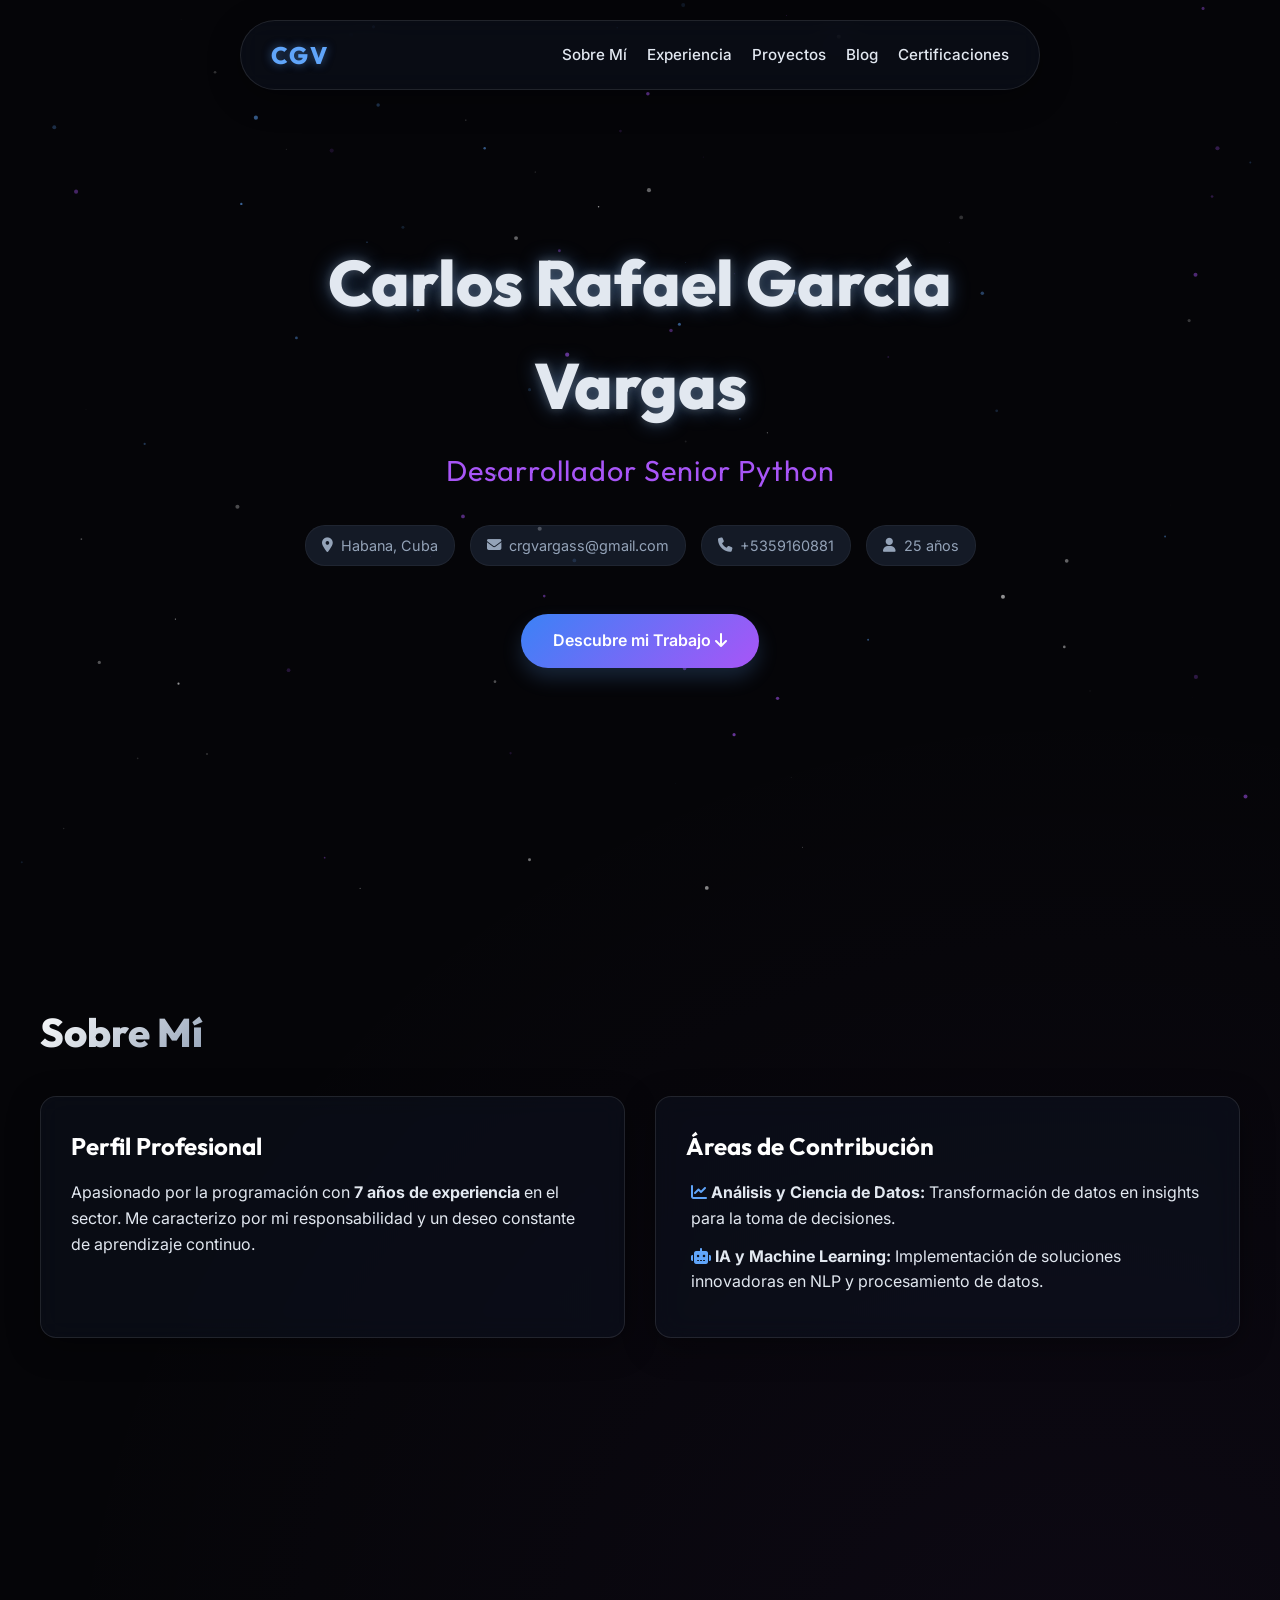
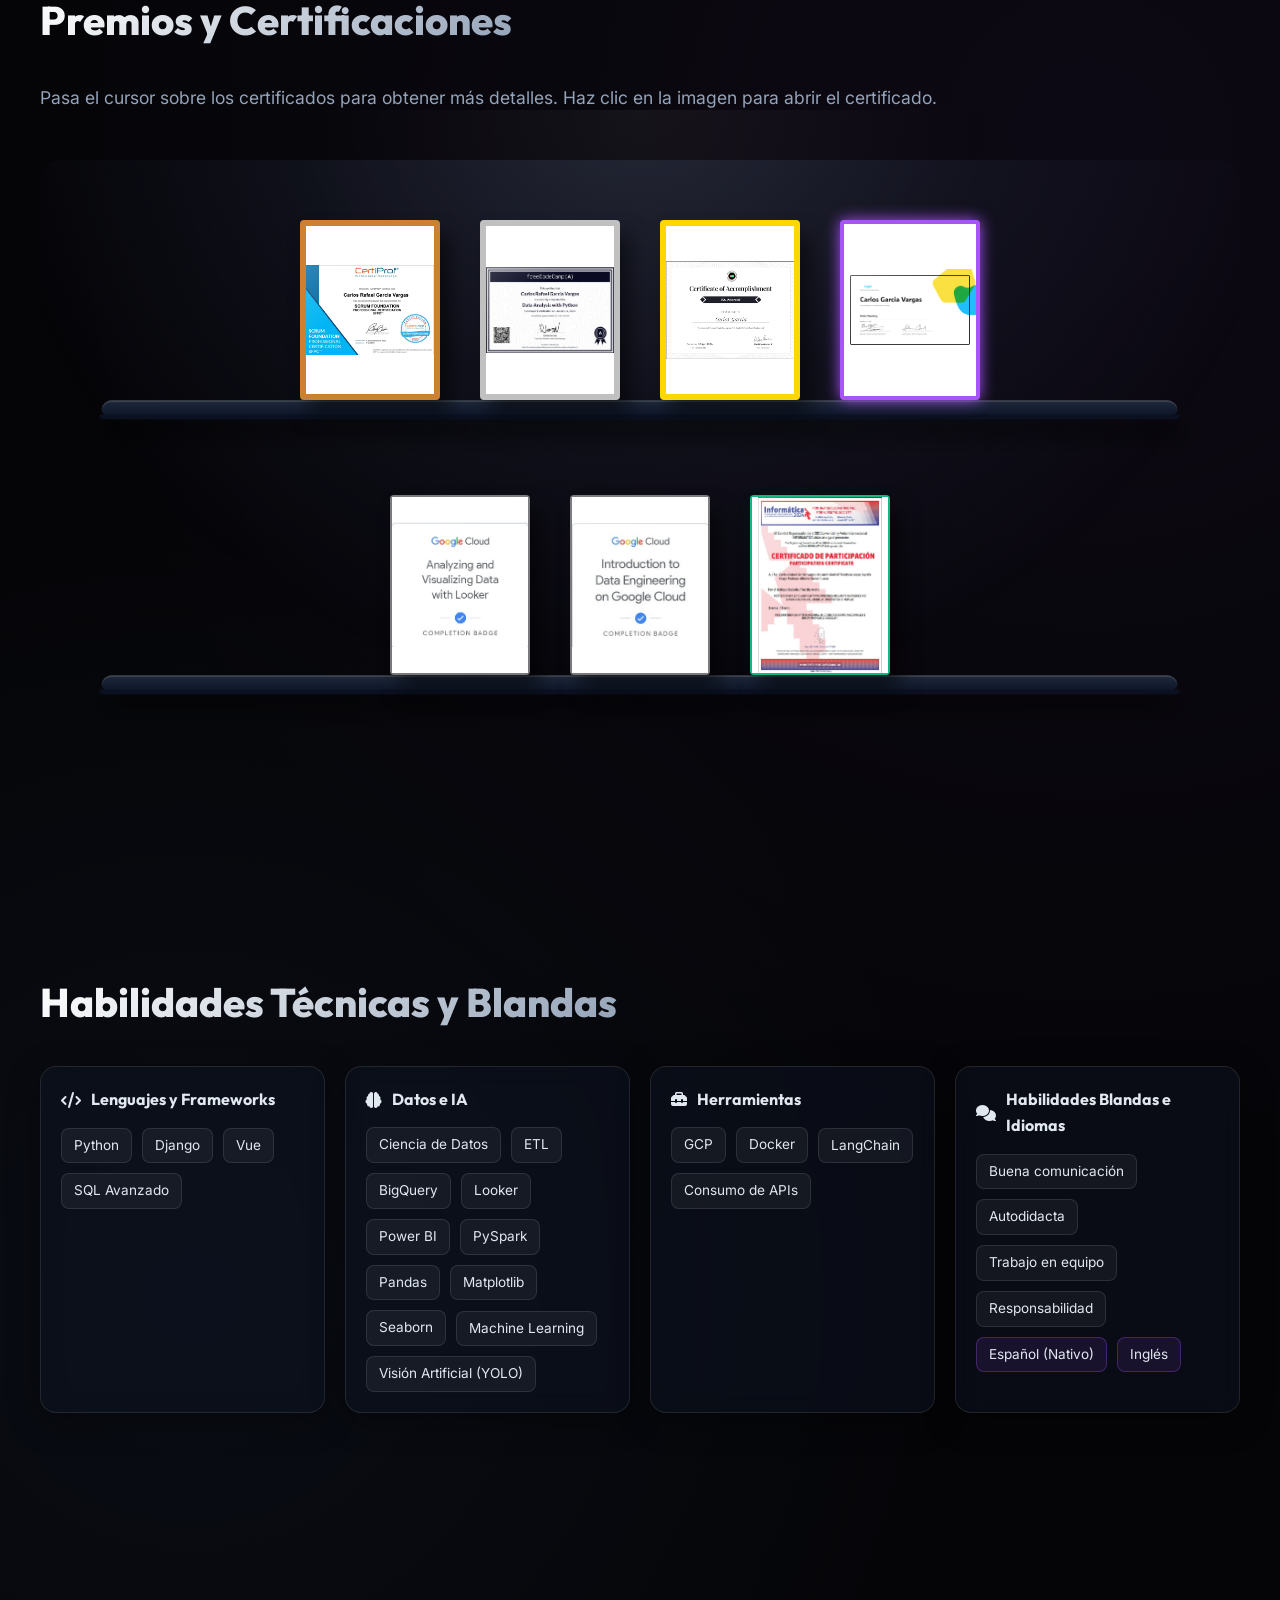
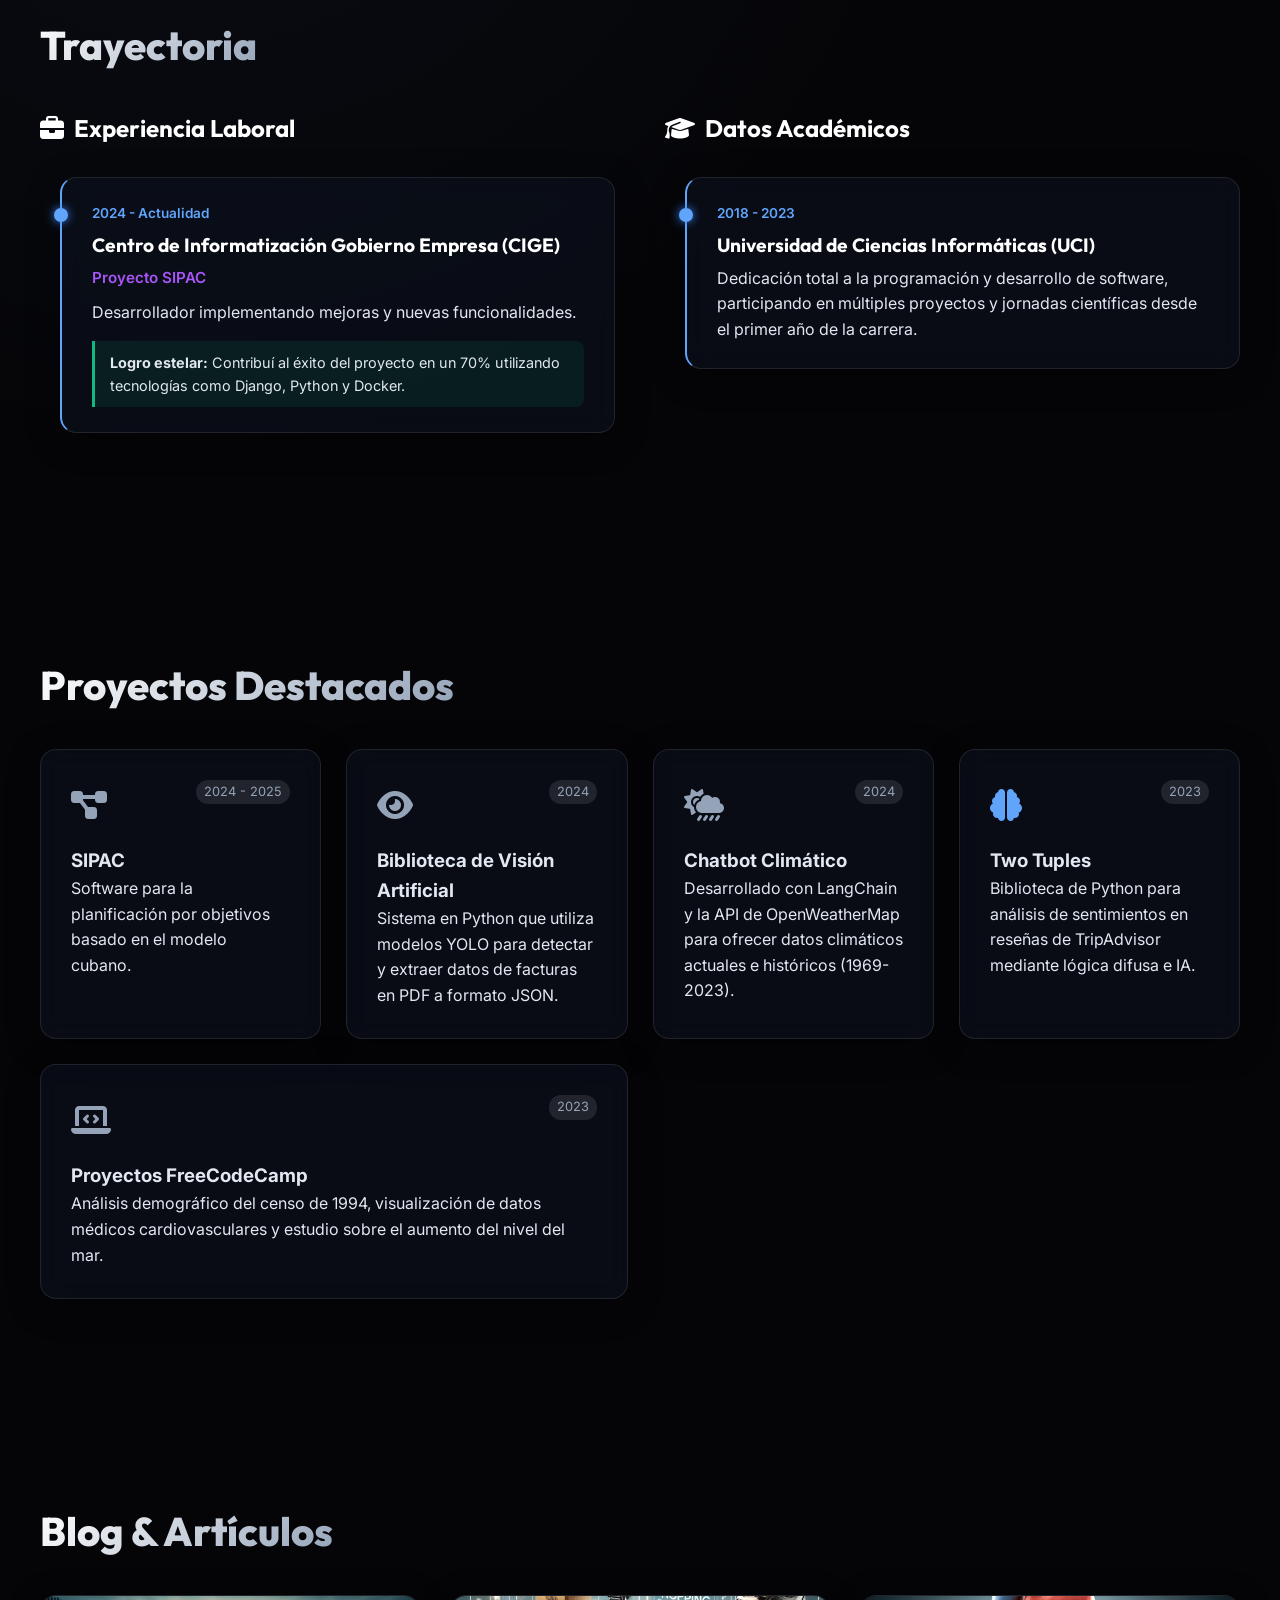
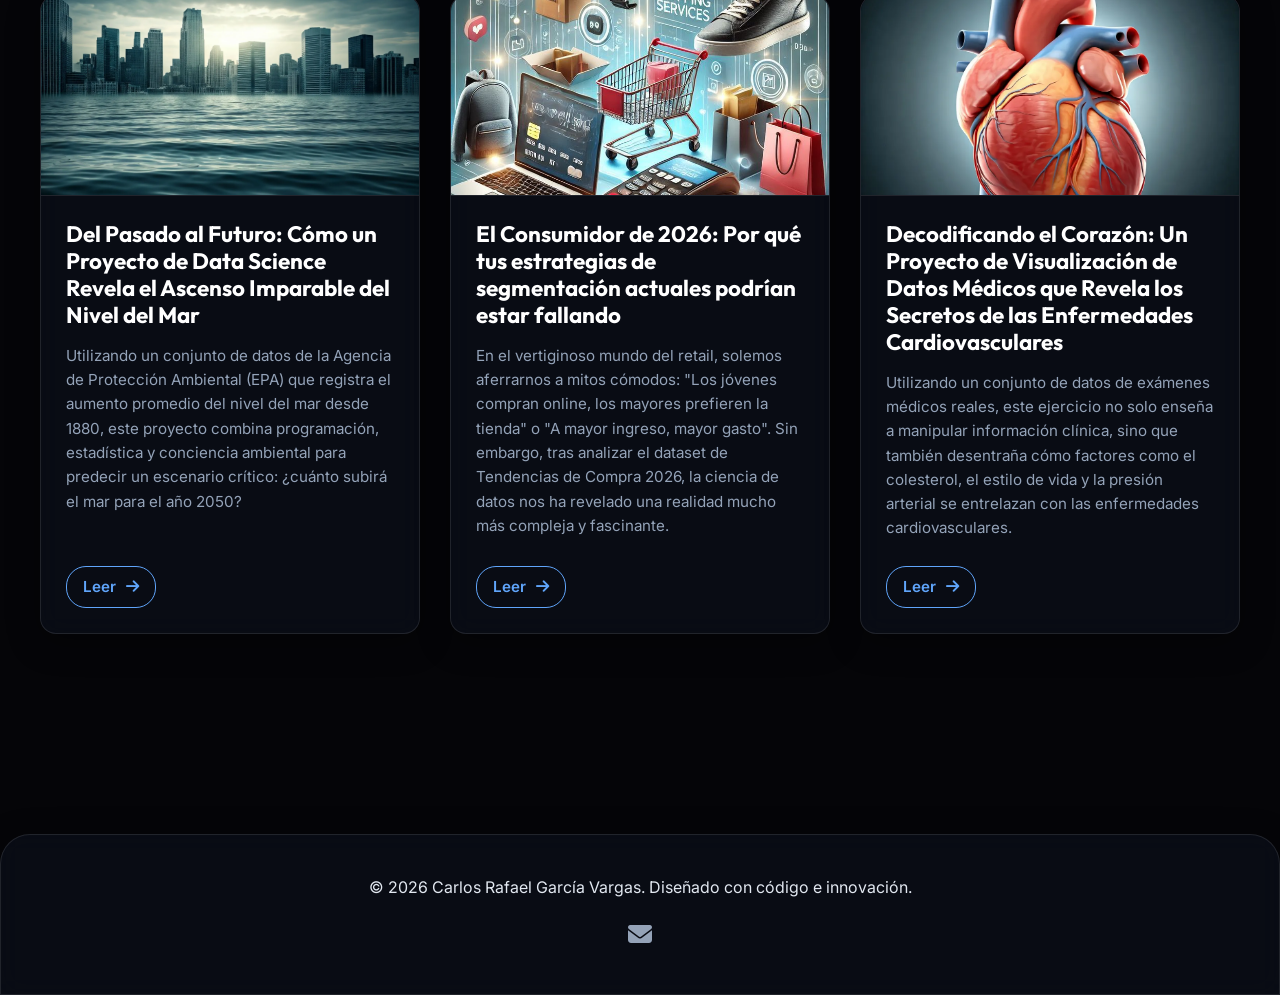
==== index.html @ f87a9d44 "crendo blog" ====
<!DOCTYPE html>
<html lang="es">

<head>
    <meta charset="UTF-8">
    <meta name="viewport" content="width=device-width, initial-scale=1.0">
    <title>Carlos García - Desarrollador Senior Python</title>
    <link
        href="https://fonts.googleapis.com/css2?family=Outfit:wght@300;400;600;800&family=Inter:wght@400;500;700&display=swap"
        rel="stylesheet">
    <link rel="stylesheet" href="style.css">
    <link rel="stylesheet" href="https://cdnjs.cloudflare.com/ajax/libs/font-awesome/6.4.0/css/all.min.css">
</head>

<body>
    <!-- Partículas de fondo / Estrellas / Espacio -->
    <div id="particles-bg"></div>

    <nav class="navbar glass">
        <div class="nav-brand">CGV</div>
        <ul class="nav-links">
            <li><a href="#about">Sobre Mí</a></li>
            <li><a href="#experience">Experiencia</a></li>
            <li><a href="#projects">Proyectos</a></li>
            <li><a href="#blog">Blog</a></li>
            <li><a href="#certifications">Certificaciones</a></li>
        </ul>
    </nav>

    <header class="hero" id="home">
        <div class="hero-content fade-in">
            <h1 class="glitch" data-text="Carlos Rafael García Vargas">Carlos Rafael García Vargas</h1>
            <h2 class="subtitle">Desarrollador Senior Python</h2>
            <div class="contact-info">
                <span class="badge"><i class="fas fa-map-marker-alt"></i> Habana, Cuba</span>
                <span class="badge"><i class="fas fa-envelope"></i> crgvargass@gmail.com</span>
                <span class="badge"><i class="fas fa-phone"></i> +5359160881</span>
                <span class="badge"><i class="fas fa-user"></i> 25 años</span>
            </div>
            <a href="#about" class="btn-primary">Descubre mi Trabajo <i class="fas fa-arrow-down"></i></a>
        </div>
    </header>

    <main>
        <!-- SOBRE MI -->
        <section id="about" class="section">
            <div class="container fade-in">
                <h2 class="section-title">Sobre Mí</h2>
                <div class="about-grid">
                    <div class="about-card glass">
                        <h3>Perfil Profesional</h3>
                        <p>Apasionado por la programación con <strong>7 años de experiencia</strong> en el sector. Me
                            caracterizo por mi responsabilidad y un deseo constante de aprendizaje continuo.</p>
                    </div>
                    <div class="about-card glass">
                        <h3>Áreas de Contribución</h3>
                        <ul class="contribution-list">
                            <li><i class="fas fa-chart-line text-accent"></i> <strong>Análisis y Ciencia de
                                    Datos:</strong> Transformación de datos en insights para la toma de decisiones.</li>
                            <li><i class="fas fa-robot text-accent"></i> <strong>IA y Machine Learning:</strong>
                                Implementación de soluciones innovadoras en NLP y procesamiento de datos.</li>
                        </ul>
                    </div>
                </div>

            </div>
        </section>

        <!-- PREMIOS Y CERTIFICACIONES (EL ESTANTE) -->
        <section id="certifications" class="section">
            <div class="container">
                <h2 class="section-title fade-in">Premios y Certificaciones</h2>
                <p class="section-subtitle fade-in">Pasa el cursor sobre los certificados para obtener más detalles. Haz
                    clic en la imagen para abrir el certificado.</p>

                <div class="wall-environment fade-in">
                    <!-- Light effect on the wall -->
                    <div class="wall-light"></div>

                    <!-- Shelf and wall items -->
                    <div class="shelf-container">
                        <div class="wall-grid">

                            <!-- Certificado 1 -->
                            <div class="cert-frame bronze-frame" tabindex="0">
                                <a href="https://www.credly.com/badges/8314c0b2-046e-4b58-b0bf-1d7f9577ef21/public_url"
                                    target="_blank" class="cert-inner-link"
                                    style="display: block; width: 100%; height: 100%;">
                                    <img src="6.jpg" alt="SFPC™"
                                        style="width: 100%; height: 100%; object-fit: contain; background-color: #fff; border-radius: inherit;">
                                </a>
                                <div class="cert-shine"></div>
                                <div class="cert-tooltip glass">
                                    <h4>Scrum Foundation Professional Certification (SFPC™)</h4>
                                    <p class="cert-date"><i class="fas fa-calendar-alt"></i> 11 de noviembre de 2023</p>
                                    <p>Validando conocimientos en metodologías ágiles.</p>
                                </div>
                            </div>

                            <!-- Certificado 2 -->
                            <div class="cert-frame silver-frame" tabindex="0">
                                <a href="https://www.freecodecamp.org/certification/carlosrgv99/data-analysis-with-python-v7"
                                    target="_blank" class="cert-inner-link"
                                    style="display: block; width: 100%; height: 100%;">
                                    <img src="5.jpg" alt="FCC"
                                        style="width: 100%; height: 100%; object-fit: contain; background-color: #fff; border-radius: inherit;">
                                </a>
                                <div class="cert-shine"></div>
                                <div class="cert-tooltip glass">
                                    <h4>Data Analysis with Python</h4>
                                    <p class="cert-date"><i class="fas fa-calendar-alt"></i> 24 de enero de 2024</p>
                                    <p>Otorgado por FreeCodeCamp. Pruebas superadas en análisis de datos con ecosistema
                                        Python.</p>
                                </div>
                            </div>

                            <!-- Certificado 3 -->
                            <div class="cert-frame gold-frame" tabindex="0">
                                <a href="https://www.hackerrank.com/certificates/fe15d62f1e8d" target="_blank"
                                    class="cert-inner-link" style="display: block; width: 100%; height: 100%;">
                                    <img src="2.jpg" alt="SQL Adv"
                                        style="width: 100%; height: 100%; object-fit: contain; background-color: #fff; border-radius: inherit;">
                                </a>
                                <div class="cert-shine"></div>
                                <div class="cert-tooltip glass">
                                    <h4>Advanced SQL (HackerRank)</h4>
                                    <p class="cert-date"><i class="fas fa-calendar-alt"></i> 2024</p>
                                    <p>Especialista en consultas complejas y automatización de procesos.</p>
                                </div>
                            </div>

                            <!-- Certificado 4 -->
                            <div class="cert-frame neon-frame" tabindex="0">
                                <a href="https://www.kaggle.com/learn/certification/carlosgarciavargas/data-cleaning"
                                    target="_blank" class="cert-inner-link"
                                    style="display: block; width: 100%; height: 100%;">
                                    <img src="3.png" alt="Kaggle"
                                        style="width: 100%; height: 100%; object-fit: contain; background-color: #fff; border-radius: inherit;">
                                </a>
                                <div class="cert-shine"></div>
                                <div class="cert-tooltip glass">
                                    <h4>Data Cleaning with Python (Kaggle)</h4>
                                    <p class="cert-date"><i class="fas fa-calendar-alt"></i> 2026</p>
                                    <p>Acreditación en saneamiento y análisis visual de información.</p>
                                </div>
                            </div>

                        </div>
                        <div class="wood-shelf">
                            <div class="shelf-edge"></div>
                            <div class="shelf-shadow"></div>
                        </div>
                    </div>

                    <div class="shelf-container" style="margin-top: 80px;">
                        <div class="wall-grid">

                            <!-- Certificado 5 -->
                            <div class="cert-frame glass-frame" tabindex="0">
                                <a href="https://www.skills.google/public_profiles/56981cb4-8067-48f9-b7c7-7e701fced62c/badges/23692061"
                                    target="_blank" class="cert-inner-link"
                                    style="display: block; width: 100%; height: 100%;">
                                    <img src="1.jpg" alt="Looker"
                                        style="width: 100%; height: 100%; object-fit: contain; background-color: #fff; border-radius: inherit;">
                                </a>
                                <div class="cert-shine"></div>
                                <div class="cert-tooltip glass">
                                    <h4>Analyzing and Visualizing Data with Looker (Google Cloud)</h4>
                                    <p class="cert-date"><i class="fas fa-calendar-alt"></i> 2026</p>
                                    <p>Especialización en dashboards interactivos para Business Intelligence.</p>
                                </div>
                            </div>

                            <div class="cert-frame glass-frame" tabindex="0">
                                <a href="https://www.skills.google/public_profiles/56981cb4-8067-48f9-b7c7-7e701fced62c/badges/23730218"
                                    target="_blank" class="cert-inner-link"
                                    style="display: block; width: 100%; height: 100%;">
                                    <img src="32.jpg" alt="Looker"
                                        style="width: 100%; height: 100%; object-fit: contain; background-color: #fff; border-radius: inherit;">
                                </a>
                                <div class="cert-shine"></div>
                                <div class="cert-tooltip glass">
                                    <h4>Google Cloud | Introduction to Data Engineering</h4>
                                    <p class="cert-date"><i class="fas fa-calendar-alt"></i> 2026</p>
                                    <p>Competencias adquiridas: Pipeline de datos, almacenamiento escalable
                                        (BigQuery/Cloud Storage) y fundamentos de analítica en la nube.</p>
                                </div>
                            </div>

                            <!-- Certificado 6 -->
                            <div class="cert-frame cyber-frame" tabindex="0">
                                <a href="https://www.canva.com/design/DAGdHoaZs_Q/wWjKJNlVRxASJ-v2mp9iyA/view"
                                    target="_blank" class="cert-inner-link"
                                    style="display: block; width: 100%; height: 100%;">
                                    <img src="4.jpg" alt="Informática 2024"
                                        style="width: 100%; height: 100%; object-fit: contain; background-color: #fff; border-radius: inherit;">
                                </a>
                                <div class="cert-shine"></div>
                                <div class="cert-tooltip glass">
                                    <h4>Evento Informática</h4>
                                    <p class="cert-date"><i class="fas fa-calendar-alt"></i> marzo 2024</p>
                                    <p>Exposición oral del paper <em>"Sistema de clasificación de opiniones mediante
                                            modelos lingüísticos 2-tuplas y técnicas no supervisadas"</em> en la sesión
                                        de Procesamiento de Lenguaje Natural (NLP).</p>
                                </div>
                            </div>

                        </div>
                        <div class="wood-shelf">
                            <div class="shelf-edge"></div>
                            <div class="shelf-shadow"></div>
                        </div>
                    </div>
                </div>

            </div>
        </section>

        <!-- SKILLS -->
        <section id="skills" class="section">
            <div class="container fade-in">
                <h2 class="section-title">Habilidades Técnicas y Blandas</h2>
                <div class="skills-container">
                    <div class="skill-category glass fade-in">
                        <h4><i class="fas fa-code"></i> Lenguajes y Frameworks</h4>
                        <div class="tags">
                            <span>Python</span><span>Django</span><span>Vue</span><span>SQL
                                Avanzado</span>
                        </div>
                    </div>
                    <div class="skill-category glass fade-in">
                        <h4><i class="fas fa-brain"></i> Datos e IA</h4>
                        <div class="tags">
                            <span>Ciencia de
                                Datos</span><span>ETL</span><span>BigQuery</span><span>Looker</span><span>Power
                                BI</span><span>PySpark</span><span>Pandas</span><span>Matplotlib</span><span>Seaborn</span><span>Machine
                                Learning</span><span>Visión Artificial (YOLO)</span>
                        </div>
                    </div>
                    <div class="skill-category glass fade-in">
                        <h4><i class="fas fa-toolbox"></i> Herramientas</h4>
                        <div class="tags">
                            <span>GCP</span><span>Docker</span><span>LangChain</span><span>Consumo de APIs</span>
                        </div>
                    </div>
                    <div class="skill-category glass fade-in">
                        <h4><i class="fas fa-comments"></i> Habilidades Blandas e Idiomas</h4>
                        <div class="tags">
                            <span>Buena comunicación</span><span>Autodidacta</span><span>Trabajo en
                                equipo</span><span>Responsabilidad</span>
                            <span class="lang-tag">Español (Nativo)</span><span class="lang-tag">Inglés</span>
                        </div>
                    </div>
                </div>
            </div>
        </section>

        <!-- EXPERIENCIA Y EDUCACION -->
        <section id="experience" class="section">
            <div class="container fade-in">
                <h2 class="section-title">Trayectoria</h2>
                <div class="timeline-grid">

                    <!-- Laboral -->
                    <div class="timeline-column">
                        <h3><i class="fas fa-briefcase"></i> Experiencia Laboral</h3>
                        <div class="timeline-item glass">
                            <div class="timeline-dot"></div>
                            <div class="timeline-date">2024 - Actualidad</div>
                            <h4>Centro de Informatización Gobierno Empresa (CIGE)</h4>
                            <p class="project-name">Proyecto SIPAC</p>
                            <p>Desarrollador implementando mejoras y nuevas funcionalidades.</p>
                            <div class="achievement">
                                <strong>Logro estelar:</strong> Contribuí al éxito del proyecto en un 70% utilizando
                                tecnologías como Django, Python y Docker.
                            </div>
                        </div>
                    </div>

                    <!-- Academica -->
                    <div class="timeline-column">
                        <h3><i class="fas fa-graduation-cap"></i> Datos Académicos</h3>
                        <div class="timeline-item glass">
                            <div class="timeline-dot"></div>
                            <div class="timeline-date">2018 - 2023</div>
                            <h4>Universidad de Ciencias Informáticas (UCI)</h4>
                            <p>Dedicación total a la programación y desarrollo de software, participando en múltiples
                                proyectos y jornadas científicas desde el primer año de la carrera.</p>
                        </div>
                    </div>

                </div>
            </div>
        </section>

        <!-- PROYECTOS -->
        <section id="projects" class="section">
            <div class="container fade-in">
                <h2 class="section-title">Proyectos Destacados</h2>
                <div class="projects-grid">

                    <div class="project-card glass">
                        <div class="project-icon"><i class="fas fa-project-diagram"></i></div>
                        <h3>SIPAC</h3>
                        <span class="project-year">2024 - 2025</span>
                        <p>Software para la planificación por objetivos basado en el modelo cubano.</p>
                    </div>

                    <div class="project-card glass">
                        <div class="project-icon"><i class="fas fa-eye"></i></div>
                        <h3>Biblioteca de Visión Artificial</h3>
                        <span class="project-year">2024</span>
                        <p>Sistema en Python que utiliza modelos YOLO para detectar y extraer datos de facturas en PDF a
                            formato JSON.</p>
                    </div>

                    <div class="project-card glass">
                        <div class="project-icon"><i class="fas fa-cloud-sun-rain"></i></div>
                        <h3>Chatbot Climático</h3>
                        <span class="project-year">2024</span>
                        <p>Desarrollado con LangChain y la API de OpenWeatherMap para ofrecer datos climáticos actuales
                            e históricos (1969-2023).</p>
                    </div>

                    <div class="project-card glass">
                        <div class="project-icon"><i class="fas fa-brain text-accent"></i></div>
                        <h3>Two Tuples</h3>
                        <span class="project-year">2023</span>
                        <p>Biblioteca de Python para análisis de sentimientos en reseñas de TripAdvisor mediante lógica
                            difusa e IA.</p>
                    </div>

                    <div class="project-card glass col-span-2">
                        <div class="project-icon"><i class="fas fa-laptop-code"></i></div>
                        <h3>Proyectos FreeCodeCamp</h3>
                        <span class="project-year">2023</span>
                        <p>Análisis demográfico del censo de 1994, visualización de datos médicos cardiovasculares y
                            estudio sobre el aumento del nivel del mar.</p>
                    </div>

                </div>
            </div>
        </section>

        <!-- BLOG -->
        <section id="blog" class="section">
            <div class="container fade-in">
                <h2 class="section-title">Blog & Artículos</h2>
                <div class="blog-grid">
                    <article class="blog-card glass">
                        <div class="blog-image">
                            <img src="7.webp" alt="PySpark Optimization">
                        </div>
                        <div class="blog-content">
                            <h3>Del Pasado al Futuro: Cómo un Proyecto de Data Science Revela el Ascenso Imparable del
                                Nivel del Mar</h3>
                            <p>Utilizando un conjunto de datos de la Agencia de Protección Ambiental (EPA) que registra
                                el aumento promedio del nivel del mar desde 1880, este proyecto combina programación,
                                estadística y conciencia ambiental para predecir un escenario crítico: ¿cuánto subirá el
                                mar para el año 2050?</p>
                            <a href="https://medium.com/@dangeveryrgooddog/del-pasado-al-futuro-c%C3%B3mo-un-proyecto-de-data-science-revela-el-ascenso-imparable-del-nivel-del-cf8fa39a4102"
                                class="btn-blog">Leer <i class="fas fa-arrow-right"></i></a>
                        </div>
                    </article>

                    <article class="blog-card glass">
                        <div class="blog-image">
                            <img src="9.jpg" alt="Future of AI">
                        </div>
                        <div class="blog-content">
                            <h3>El Consumidor de 2026: Por qué tus estrategias de segmentación actuales podrían estar
                                fallando</h3>
                            <p>En el vertiginoso mundo del retail, solemos aferrarnos a mitos cómodos: "Los jóvenes
                                compran online, los mayores prefieren la tienda" o "A mayor ingreso, mayor gasto". Sin
                                embargo, tras analizar el dataset de Tendencias de Compra 2026, la ciencia de datos nos
                                ha revelado una realidad mucho más compleja y fascinante.</p>
                            <a href="https://medium.com/@carlosrgarcia/el-consumidor-de-2026-por-qu%C3%A9-tus-estrategias-de-segmentaci%C3%B3n-actuales-podr%C3%ADan-estar-fallando-344791d4250e"
                                class="btn-blog">Leer <i class="fas fa-arrow-right"></i></a>
                        </div>
                    </article>

                    <article class="blog-card glass">
                        <div class="blog-image">
                            <img src="8.webp" alt="Microservices Architecture">
                        </div>
                        <div class="blog-content">
                            <h3>Decodificando el Corazón: Un Proyecto de Visualización de Datos Médicos que Revela los
                                Secretos de las Enfermedades Cardiovasculares</h3>
                            <p>Utilizando un conjunto de datos de exámenes médicos reales, este ejercicio no solo enseña
                                a manipular información clínica, sino que también desentraña cómo factores como el
                                colesterol, el estilo de vida y la presión arterial se entrelazan con las enfermedades
                                cardiovasculares.</p>
                            <a href="https://medium.com/@carlosrgarcia/decodificando-el-coraz%C3%B3n-un-proyecto-de-visualizaci%C3%B3n-de-datos-m%C3%A9dicos-que-revela-los-secretos-de-5470920f572c"
                                class="btn-blog">Leer <i class="fas fa-arrow-right"></i></a>
                        </div>
                    </article>
                </div>
            </div>
        </section>


    </main>

    <footer class="footer glass">
        <p>&copy; 2026 Carlos Rafael García Vargas. Diseñado con código e innovación.</p>
        <div class="social-links">
            <a href="mailto:crgvargass@gmail.com"><i class="fas fa-envelope"></i></a>
            <!-- Agrega tus enlaces reales de github o linkedin si los tienes -->
        </div>
    </footer>

    <script src="app.js"></script>
</body>

</html>
---- style.css ----
/* ==========================================================================
   Variables y Reseteo
   ========================================================================== */
:root {
    --bg-main: #050508;
    --bg-secondary: #0a0b12;
    --text-main: #e2e8f0;
    --text-muted: #94a3b8;
    --accent: #60a5fa;
    --accent-glow: #3b82f6;
    --accent-purple: #a855f7;
    --accent-green: #10b981;
    --accent-gold: #fbbf24;
    
    --glass-bg: rgba(15, 23, 42, 0.4);
    --glass-border: rgba(255, 255, 255, 0.1);
    --glass-shadow: 0 8px 32px 0 rgba(0, 0, 0, 0.37);
    
    --font-heading: 'Outfit', sans-serif;
    --font-body: 'Inter', sans-serif;
}

* {
    margin: 0;
    padding: 0;
    box-sizing: border-box;
    scroll-behavior: smooth;
}

body {
    background-color: var(--bg-main);
    color: var(--text-main);
    font-family: var(--font-body);
    line-height: 1.6;
    overflow-x: hidden;
    position: relative;
    background-image: 
        radial-gradient(circle at 15% 50%, rgba(96, 165, 250, 0.05), transparent 25%),
        radial-gradient(circle at 85% 30%, rgba(168, 85, 247, 0.05), transparent 25%);
}

/* Fondo animado */
#particles-bg {
    position: fixed;
    top: 0;
    left: 0;
    width: 100vw;
    height: 100vh;
    z-index: -1;
    pointer-events: none;
}

/* ==========================================================================
   Utilidades (Glassmorphism, Textos)
   ========================================================================== */
.glass {
    background: var(--glass-bg);
    backdrop-filter: blur(12px);
    -webkit-backdrop-filter: blur(12px);
    border: 1px solid var(--glass-border);
    border-radius: 16px;
    box-shadow: var(--glass-shadow);
}

.text-accent {
    color: var(--accent);
}

.section {
    padding: 100px 20px;
    position: relative;
}

.container {
    max-width: 1200px;
    margin: 0 auto;
}

.section-title {
    font-family: var(--font-heading);
    font-size: 2.5rem;
    font-weight: 800;
    margin-bottom: 2rem;
    background: linear-gradient(135deg, #fff, var(--text-muted));
    -webkit-background-clip: text;
    -webkit-text-fill-color: transparent;
    display: inline-block;
}

.section-subtitle {
    font-size: 1.1rem;
    color: var(--text-muted);
    margin-bottom: 3rem;
}

/* ==========================================================================
   Navegación
   ========================================================================== */
.navbar {
    position: fixed;
    top: 20px;
    left: 50%;
    transform: translateX(-50%);
    width: 90%;
    max-width: 800px;
    z-index: 1000;
    display: flex;
    justify-content: space-between;
    align-items: center;
    padding: 15px 30px;
    border-radius: 50px;
    transition: all 0.3s ease;
}

.nav-brand {
    font-family: var(--font-heading);
    font-weight: 800;
    font-size: 1.5rem;
    letter-spacing: 2px;
    color: var(--accent);
    text-shadow: 0 0 10px rgba(96, 165, 250, 0.5);
}

.nav-links {
    list-style: none;
    display: flex;
    gap: 20px;
}

.nav-links a {
    color: var(--text-main);
    text-decoration: none;
    font-weight: 500;
    font-size: 0.95rem;
    transition: color 0.2s;
}

.nav-links a:hover {
    color: var(--accent);
}

/* ==========================================================================
   Hero Section
   ========================================================================== */
.hero {
    height: 100vh;
    display: flex;
    align-items: center;
    justify-content: center;
    text-align: center;
    padding: 0 20px;
    position: relative;
}

.hero-content {
    max-width: 800px;
    z-index: 1;
}

.glitch {
    font-family: var(--font-heading);
    font-size: clamp(3rem, 5vw, 5rem);
    font-weight: 800;
    margin-bottom: 10px;
    position: relative;
    /* Efecto neon basico */
    text-shadow: 0 0 10px rgba(255,255,255,0.2), 0 0 20px rgba(96, 165, 250, 0.4);
}

.subtitle {
    font-family: var(--font-heading);
    font-weight: 400;
    font-size: 1.8rem;
    color: var(--accent-purple);
    margin-bottom: 2rem;
    letter-spacing: 1px;
}

.contact-info {
    display: flex;
    flex-wrap: wrap;
    justify-content: center;
    gap: 15px;
    margin-bottom: 3rem;
}

.badge {
    background: rgba(30, 41, 59, 0.6);
    border: 1px solid rgba(255, 255, 255, 0.05);
    padding: 8px 16px;
    border-radius: 20px;
    font-size: 0.9rem;
    color: var(--text-muted);
    display: flex;
    align-items: center;
    gap: 8px;
    transition: all 0.3s ease;
}

.badge:hover {
    background: rgba(96, 165, 250, 0.1);
    color: var(--text-main);
    border-color: rgba(96, 165, 250, 0.3);
    transform: translateY(-2px);
}

.btn-primary {
    display: inline-block;
    padding: 14px 32px;
    background: linear-gradient(135deg, var(--accent-glow), var(--accent-purple));
    color: #fff;
    text-decoration: none;
    border-radius: 30px;
    font-weight: 600;
    box-shadow: 0 10px 20px rgba(96, 165, 250, 0.2);
    transition: all 0.3s ease;
}

.btn-primary:hover {
    box-shadow: 0 15px 30px rgba(168, 85, 247, 0.4);
    transform: translateY(-3px);
}

/* ==========================================================================
   Sobre Mi & Skills
   ========================================================================== */
.about-grid {
    display: grid;
    grid-template-columns: 1fr 1fr;
    gap: 30px;
    margin-bottom: 50px;
}

.about-card {
    padding: 30px;
    transition: transform 0.3s ease;
}

.about-card:hover {
    transform: translateY(-5px);
}

.about-card h3 {
    font-family: var(--font-heading);
    font-size: 1.5rem;
    margin-bottom: 15px;
    color: #fff;
}

.contribution-list {
    list-style: none;
}

.contribution-list li {
    margin-bottom: 12px;
    padding-left: 5px;
}

.subsection-title {
    font-family: var(--font-heading);
    font-size: 1.8rem;
    margin: 2rem 0;
    color: #fff;
}

.skills-container {
    display: grid;
    grid-template-columns: repeat(auto-fit, minmax(250px, 1fr));
    gap: 20px;
}

.skill-category {
    padding: 20px;
}

.skill-category h4 {
    margin-bottom: 15px;
    display: flex;
    align-items: center;
    gap: 10px;
    font-family: var(--font-heading);
}

.tags {
    display: flex;
    flex-wrap: wrap;
    gap: 10px;
}

.tags span {
    background: rgba(255, 255, 255, 0.05);
    border: 1px solid rgba(255, 255, 255, 0.1);
    padding: 6px 12px;
    border-radius: 8px;
    font-size: 0.85rem;
    transition: all 0.2s;
}

.tags span:hover {
    background: rgba(96, 165, 250, 0.2);
    border-color: rgba(96, 165, 250, 0.5);
    color: #fff;
}

.lang-tag {
    background: rgba(168, 85, 247, 0.1) !important;
    border-color: rgba(168, 85, 247, 0.3) !important;
}

/* ==========================================================================
   Experiencia
   ========================================================================== */
.timeline-grid {
    display: grid;
    grid-template-columns: 1fr 1fr;
    gap: 50px;
}

.timeline-column h3 {
    font-family: var(--font-heading);
    font-size: 1.5rem;
    margin-bottom: 30px;
    color: #fff;
    display: flex;
    align-items: center;
    gap: 10px;
}

.timeline-item {
    position: relative;
    padding: 25px 30px;
    margin-bottom: 20px;
    margin-left: 20px;
    border-left: 2px solid var(--accent);
}

.timeline-dot {
    position: absolute;
    left: -8px;
    top: 30px;
    width: 14px;
    height: 14px;
    border-radius: 50%;
    background: var(--accent);
    box-shadow: 0 0 10px var(--accent-glow);
}

.timeline-date {
    font-size: 0.85rem;
    color: var(--accent);
    font-weight: 600;
    margin-bottom: 5px;
}

.timeline-item h4 {
    font-family: var(--font-heading);
    font-size: 1.2rem;
    margin-bottom: 5px;
    color: #fff;
}

.project-name {
    color: var(--accent-purple);
    font-weight: 600;
    margin-bottom: 10px;
    font-size: 0.95rem;
}

.achievement {
    margin-top: 15px;
    padding: 10px 15px;
    background: rgba(16, 185, 129, 0.1);
    border-left: 3px solid var(--accent-green);
    font-size: 0.9rem;
    border-radius: 0 8px 8px 0;
}

/* ==========================================================================
   Proyectos
   ========================================================================== */
.projects-grid {
    display: grid;
    grid-template-columns: repeat(auto-fit, minmax(280px, 1fr));
    gap: 25px;
}

.col-span-2 {
    grid-column: span 2;
}

.project-card {
    padding: 30px;
    position: relative;
    overflow: hidden;
    transition: all 0.3s cubic-bezier(0.4, 0, 0.2, 1);
}

.project-card::before {
    content: '';
    position: absolute;
    top: 0; left: 0; width: 100%; height: 100%;
    background: linear-gradient(45deg, transparent, rgba(255,255,255,0.03), transparent);
    transform: translateX(-100%);
    transition: transform 0.6s;
}

.project-card:hover {
    transform: translateY(-10px);
    box-shadow: 0 20px 40px rgba(0,0,0,0.4);
    border-color: rgba(96, 165, 250, 0.4);
}

.project-card:hover::before {
    transform: translateX(100%);
}

.project-icon {
    font-size: 2rem;
    color: var(--text-muted);
    margin-bottom: 15px;
    transition: color 0.3s;
}

.project-card:hover .project-icon {
    color: var(--accent);
}

.project-year {
    font-size: 0.8rem;
    background: rgba(255,255,255,0.1);
    padding: 2px 8px;
    border-radius: 12px;
    color: var(--text-muted);
    position: absolute;
    top: 30px;
    right: 30px;
}

/* ==========================================================================
   Muro de Certificaciones (SHELF EN 3D/CSS)
   ========================================================================== */
.wall-environment {
    position: relative;
    padding: 60px 40px;
    margin-top: 20px;
    perspective: 1000px;
    border-radius: 20px;
    background: radial-gradient(circle at 50% -20%, #1a1e2e 0%, transparent 70%);
}

.wall-light {
    position: absolute;
    top: -50px;
    left: 50%;
    transform: translateX(-50%);
    width: 60%;
    height: 300px;
    background: radial-gradient(ellipse at top, rgba(255,255,255,0.05) 0%, transparent 70%);
    pointer-events: none;
    z-index: 0;
}

.shelf-container {
    position: relative;
    z-index: 2;
    margin-bottom: 20px;
}

/* El grid de cuadros reclinados en la repisa */
.wall-grid {
    display: flex;
    justify-content: center;
    flex-wrap: wrap;
    gap: 40px;
    padding-bottom: 15px; /* Espacio para que descansen sobre la repisa */
    position: relative;
    z-index: 3;
}

/* Diseño del Marco del Certificado */
.cert-frame {
    width: 140px;
    height: 180px;
    position: relative;
    cursor: pointer;
    border-radius: 4px;
    transition: all 0.4s cubic-bezier(0.175, 0.885, 0.32, 1.275);
    transform-style: preserve-3d;
    box-shadow: 
        10px 15px 20px rgba(0,0,0,0.5),
        inset 0 0 0 1px rgba(255,255,255,0.1);
    background-color: #111;
    display: flex;
    align-items: center;
    justify-content: center;
    text-align: center;
}

.cert-inner {
    font-family: var(--font-heading);
    font-weight: 800;
    font-size: 1.2rem;
    color: rgba(255,255,255,0.7);
    padding: 10px;
    text-shadow: 1px 1px 2px #000;
}

/* Variaciones de Marcos (Oro, Plata, Bronce, Neon, Glass, Cyber) */
.bronze-frame { border: 6px solid #cd7f32; background: linear-gradient(45deg, #2a1b10, #362215); }
.silver-frame { border: 6px solid #c0c0c0; background: linear-gradient(45deg, #1f2228, #2b3038); }
.gold-frame { border: 6px solid #ffd700; background: linear-gradient(45deg, #2e2600, #403600); }
.neon-frame { border: 4px solid var(--accent-purple); box-shadow: 0 0 15px var(--accent-purple), inset 0 0 10px var(--accent-purple); }
.glass-frame { border: 2px solid rgba(255,255,255,0.4); background: rgba(255,255,255,0.1); backdrop-filter: blur(10px); }
.cyber-frame { border: 2px solid var(--accent-green); background: #000; background-image: repeating-linear-gradient(45deg, transparent, transparent 10px, rgba(16, 185, 129, 0.1) 10px, rgba(16, 185, 129, 0.1) 20px); }

/* Brillo del cristal */
.cert-shine {
    position: absolute;
    top: 0; left: 0; width: 100%; height: 100%;
    background: linear-gradient(135deg, rgba(255,255,255,0.3) 0%, transparent 40%, rgba(255,255,255,0) 100%);
    pointer-events: none;
}

/* Hover State de los cuadros */
.cert-frame:hover {
    transform: translateY(-20px) scale(1.05) rotateX(5deg);
    z-index: 10;
    box-shadow: 
        0 25px 40px rgba(0,0,0,0.8),
        0 0 20px rgba(255,255,255,0.1);
}

.cert-frame:hover .cert-inner {
    color: #fff;
    text-shadow: 0 0 10px rgba(255,255,255,0.5);
}

/* Tooltip (Información Flotante) */
.cert-tooltip {
    position: absolute;
    bottom: 200px;
    left: 50%;
    transform: translateX(-50%) translateY(20px);
    width: 260px;
    padding: 20px;
    opacity: 0;
    visibility: hidden;
    transition: all 0.3s ease;
    border-left: 3px solid var(--accent);
    text-align: left;
    pointer-events: none;
    background: rgba(10, 11, 18, 0.95) !important; /* Fondo más sólido para legibilidad */
    backdrop-filter: blur(20px);
    z-index: 100;
    box-shadow: 0 10px 30px rgba(0,0,0,0.8);
}

.cert-frame:hover .cert-tooltip {
    opacity: 1;
    visibility: visible;
    transform: translateX(-50%) translateY(0);
}

.cert-tooltip h4 {
    font-size: 1.1rem;
    color: #fff;
    margin-bottom: 8px;
    line-height: 1.3;
}

.cert-date {
    font-size: 0.8rem;
    color: var(--accent);
    margin-bottom: 10px;
    font-weight: 500;
}

.cert-tooltip p:last-child {
    font-size: 0.85rem;
    color: #cbd5e1; /* Color más claro que el muted original para mejor contraste */
    line-height: 1.4;
}

/* La Repisa (Shelf base) */
.wood-shelf {
    position: absolute;
    bottom: 0;
    left: 2%;
    width: 96%;
    height: 15px;
    background: linear-gradient(to bottom, #1e293b, #0f172a);
    border-radius: 8px;
    box-shadow: 
        inset 0 1px 1px rgba(255,255,255,0.3),
        0 20px 30px rgba(0,0,0,0.8);
    z-index: 2;
    transform: perspective(600px) rotateX(20deg);
}

.shelf-edge {
    position: absolute;
    bottom: -5px;
    width: 100%;
    height: 5px;
    background: #0b1121;
    border-radius: 0 0 8px 8px;
}

/* ==========================================================================
   Animaciones de Scroll (Fade In)
   ========================================================================== */
.fade-in {
    opacity: 0;
    transform: translateY(30px);
    transition: opacity 0.8s ease-out, transform 0.8s ease-out;
}

.fade-in.visible {
    opacity: 1;
    transform: translateY(0);
}

/* ==========================================================================
   Footer
   ========================================================================== */
.footer {
    text-align: center;
    padding: 40px 20px;
    margin-top: 100px;
    border-radius: 30px 30px 0 0;
}

.social-links {
    margin-top: 15px;
}

.social-links a {
    color: var(--text-muted);
    font-size: 1.5rem;
    margin: 0 10px;
    transition: color 0.3s, transform 0.3s;
    display: inline-block;
}

.social-links a:hover {
    color: var(--accent);
    transform: translateY(-3px);
}

/* ==========================================================================
   Blog Section
   ========================================================================== */
.blog-grid {
    display: grid;
    grid-template-columns: repeat(auto-fit, minmax(300px, 1fr));
    gap: 30px;
}

.blog-card {
    display: flex;
    flex-direction: column;
    overflow: hidden;
    transition: transform 0.4s cubic-bezier(0.175, 0.885, 0.32, 1.275), box-shadow 0.4s;
    height: 100%;
}

.blog-card:hover {
    transform: translateY(-10px) scale(1.02);
    box-shadow: 0 20px 40px rgba(0, 0, 0, 0.4);
    border-color: var(--accent);
}

.blog-image {
    width: 100%;
    height: 200px;
    overflow: hidden;
    border-bottom: 1px solid var(--glass-border);
}

.blog-image img {
    width: 100%;
    height: 100%;
    object-fit: cover;
    transition: transform 0.5s ease;
}

.blog-card:hover .blog-image img {
    transform: scale(1.1);
}

.blog-content {
    padding: 25px;
    display: flex;
    flex-direction: column;
    flex-grow: 1;
}

.blog-content h3 {
    font-family: var(--font-heading);
    font-size: 1.4rem;
    margin-bottom: 15px;
    color: #fff;
    line-height: 1.2;
}

.blog-content p {
    font-size: 0.95rem;
    color: var(--text-muted);
    margin-bottom: 25px;
    flex-grow: 1;
}

.btn-blog {
    display: inline-flex;
    align-items: center;
    gap: 10px;
    color: var(--accent);
    text-decoration: none;
    font-weight: 600;
    font-size: 0.95rem;
    transition: all 0.3s;
    align-self: flex-start;
    padding: 8px 16px;
    border: 1px solid var(--accent);
    border-radius: 20px;
}

.btn-blog:hover {
    background: var(--accent);
    color: #fff;
    box-shadow: 0 0 15px var(--accent-glow);
}

/* ==========================================================================
   Media Queries
   ========================================================================== */
@media (max-width: 900px) {
    .about-grid, .timeline-grid {
        grid-template-columns: 1fr;
    }
    .col-span-2 {
        grid-column: span 1;
    }
    
    .navbar {
        width: 95%;
        padding: 10px 20px;
    }
    
    .nav-links {
        display: none; /* simple hidden para mobile sin burger menu */
    }
}

@media (max-width: 600px) {
    .glitch { font-size: 2.5rem; }
    .subtitle { font-size: 1.3rem; }
    .cert-tooltip {
        width: 200px;
        bottom: 180px;
    }
    .wall-grid {
        gap: 20px;
    }
    .cert-frame {
        width: 110px;
        height: 150px;
    }
}
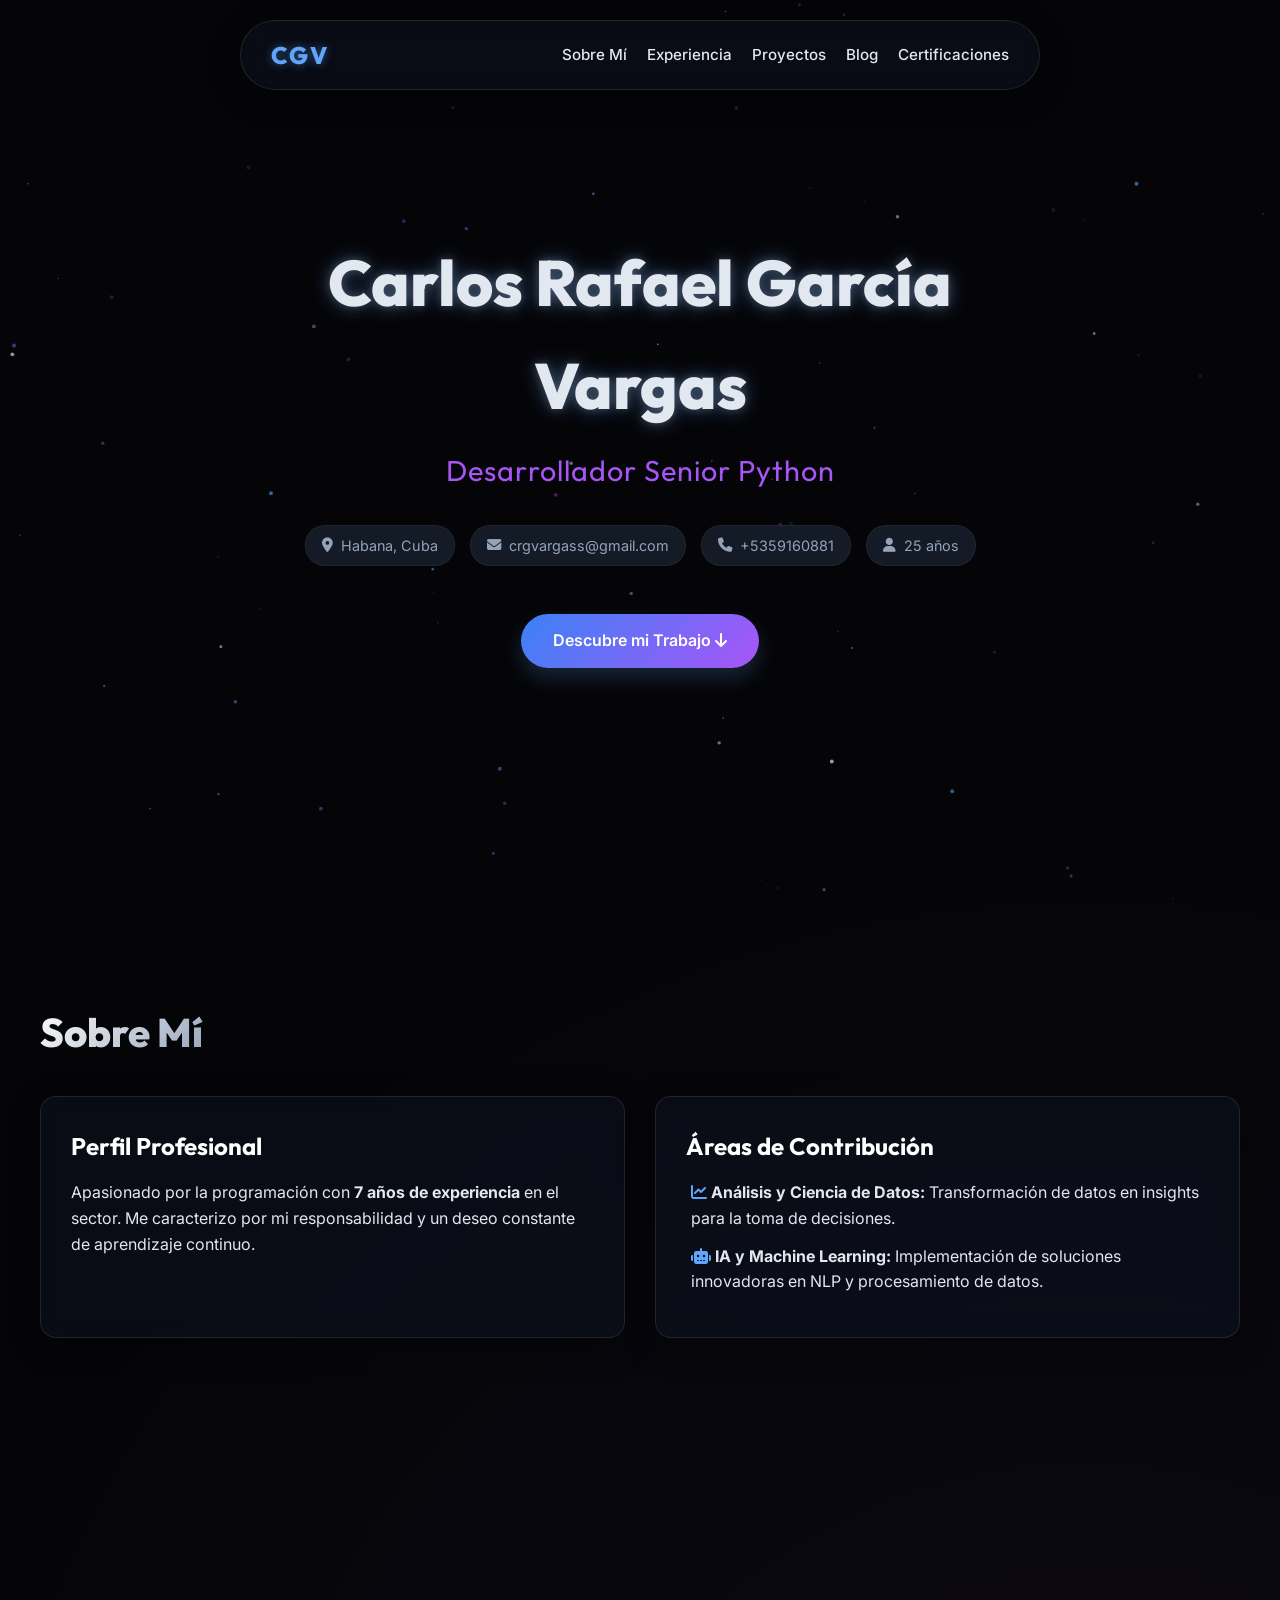
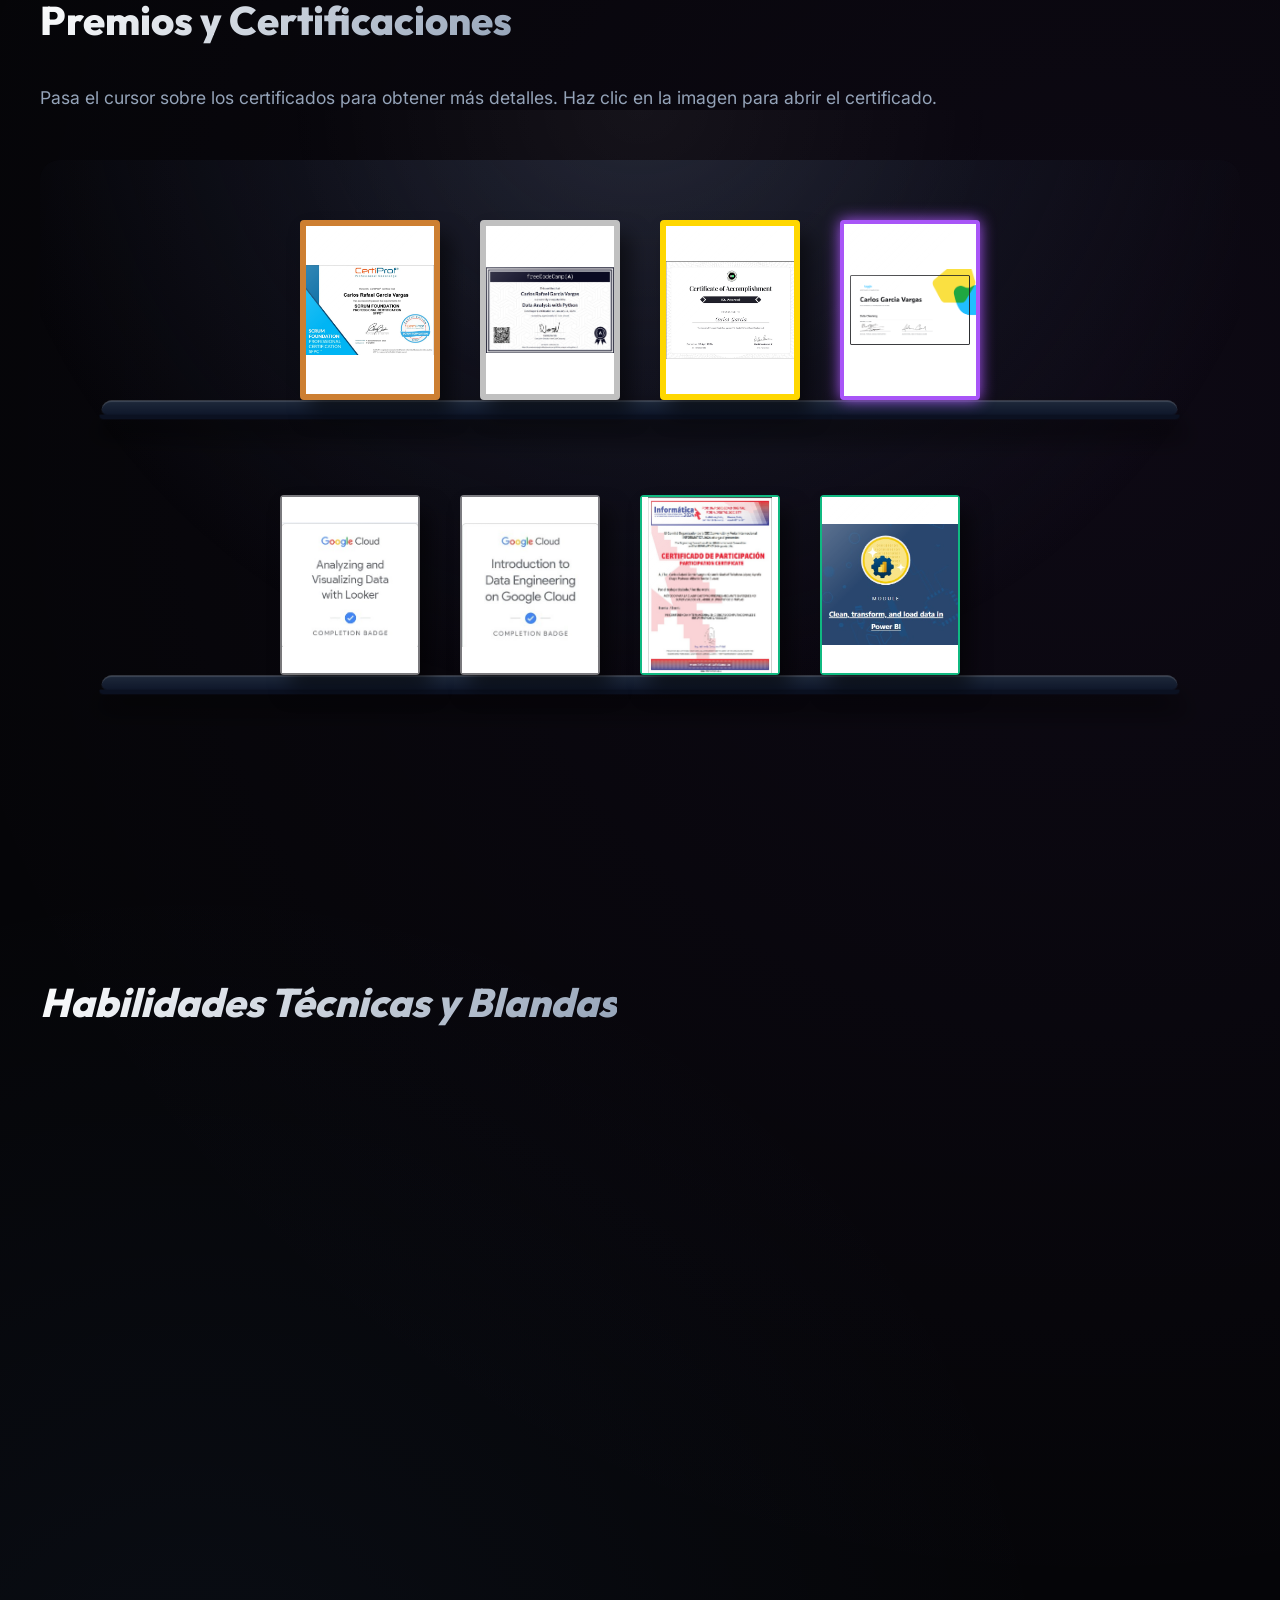
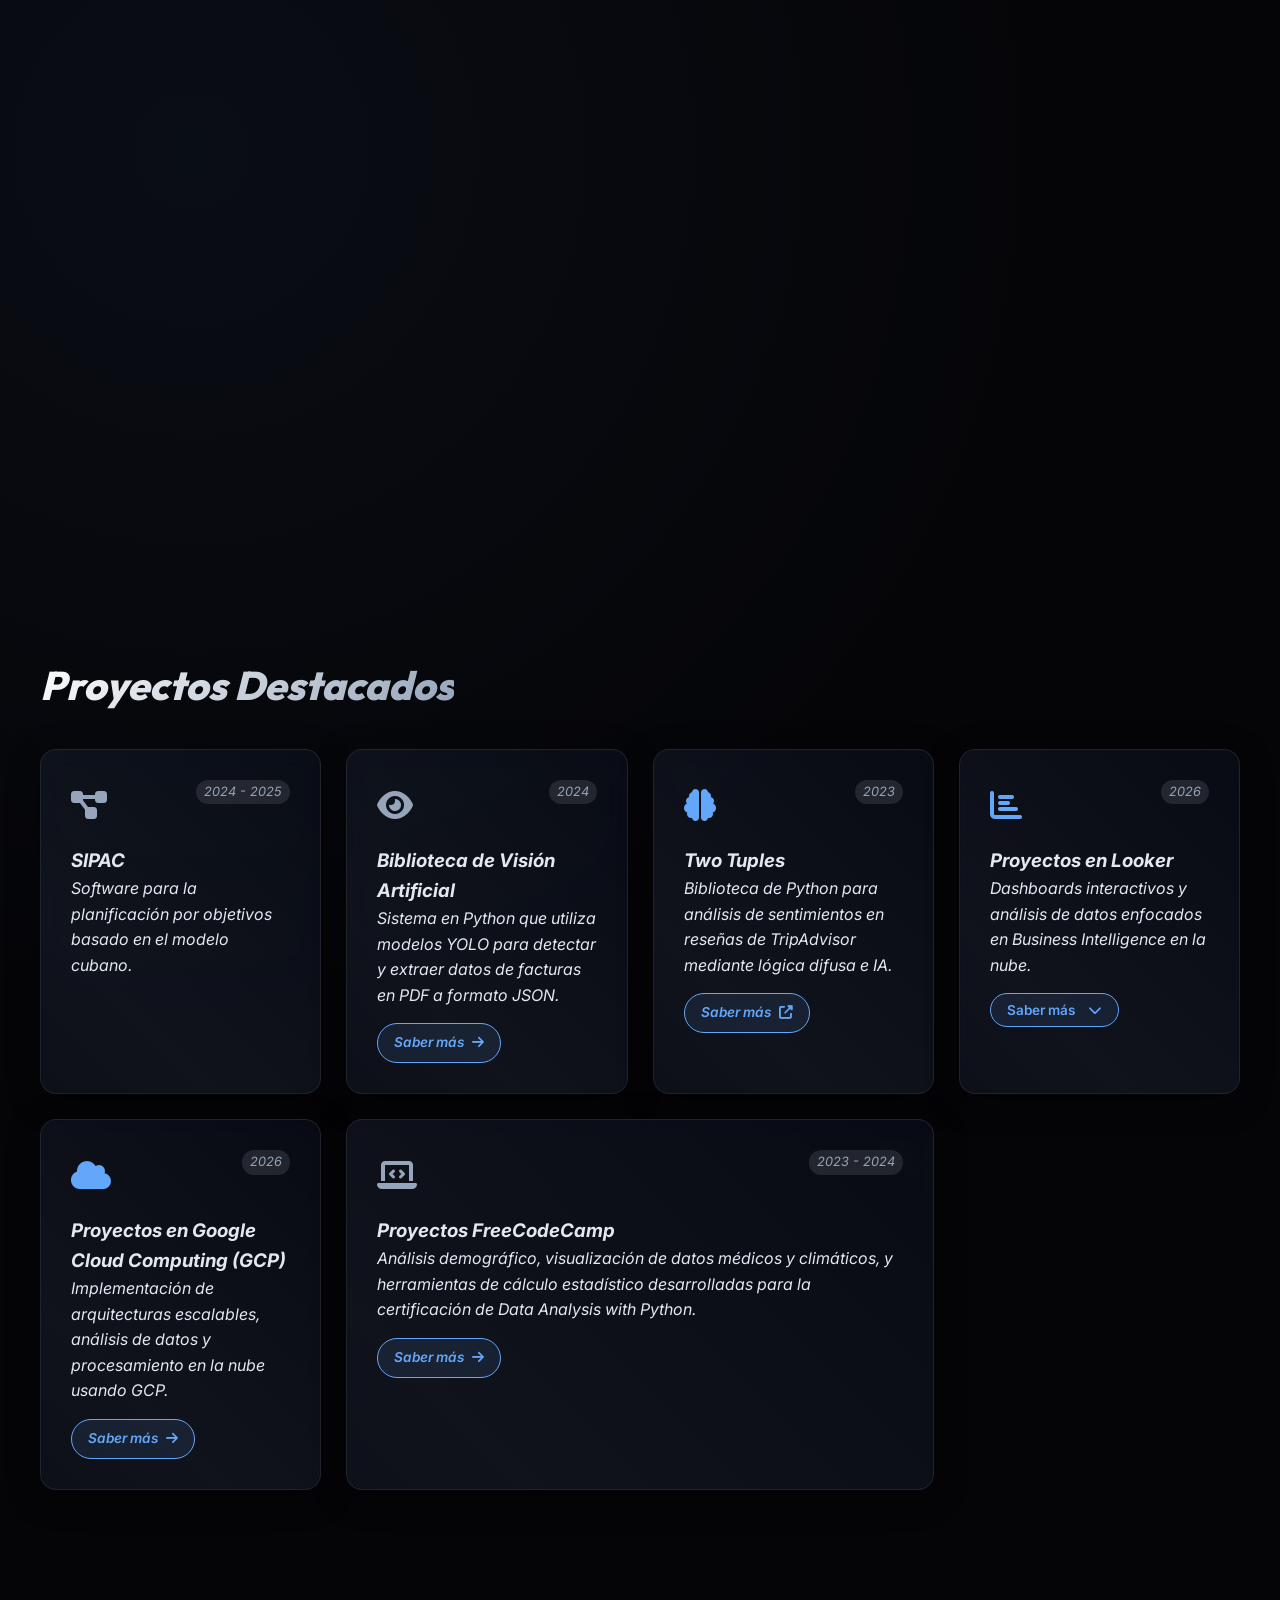
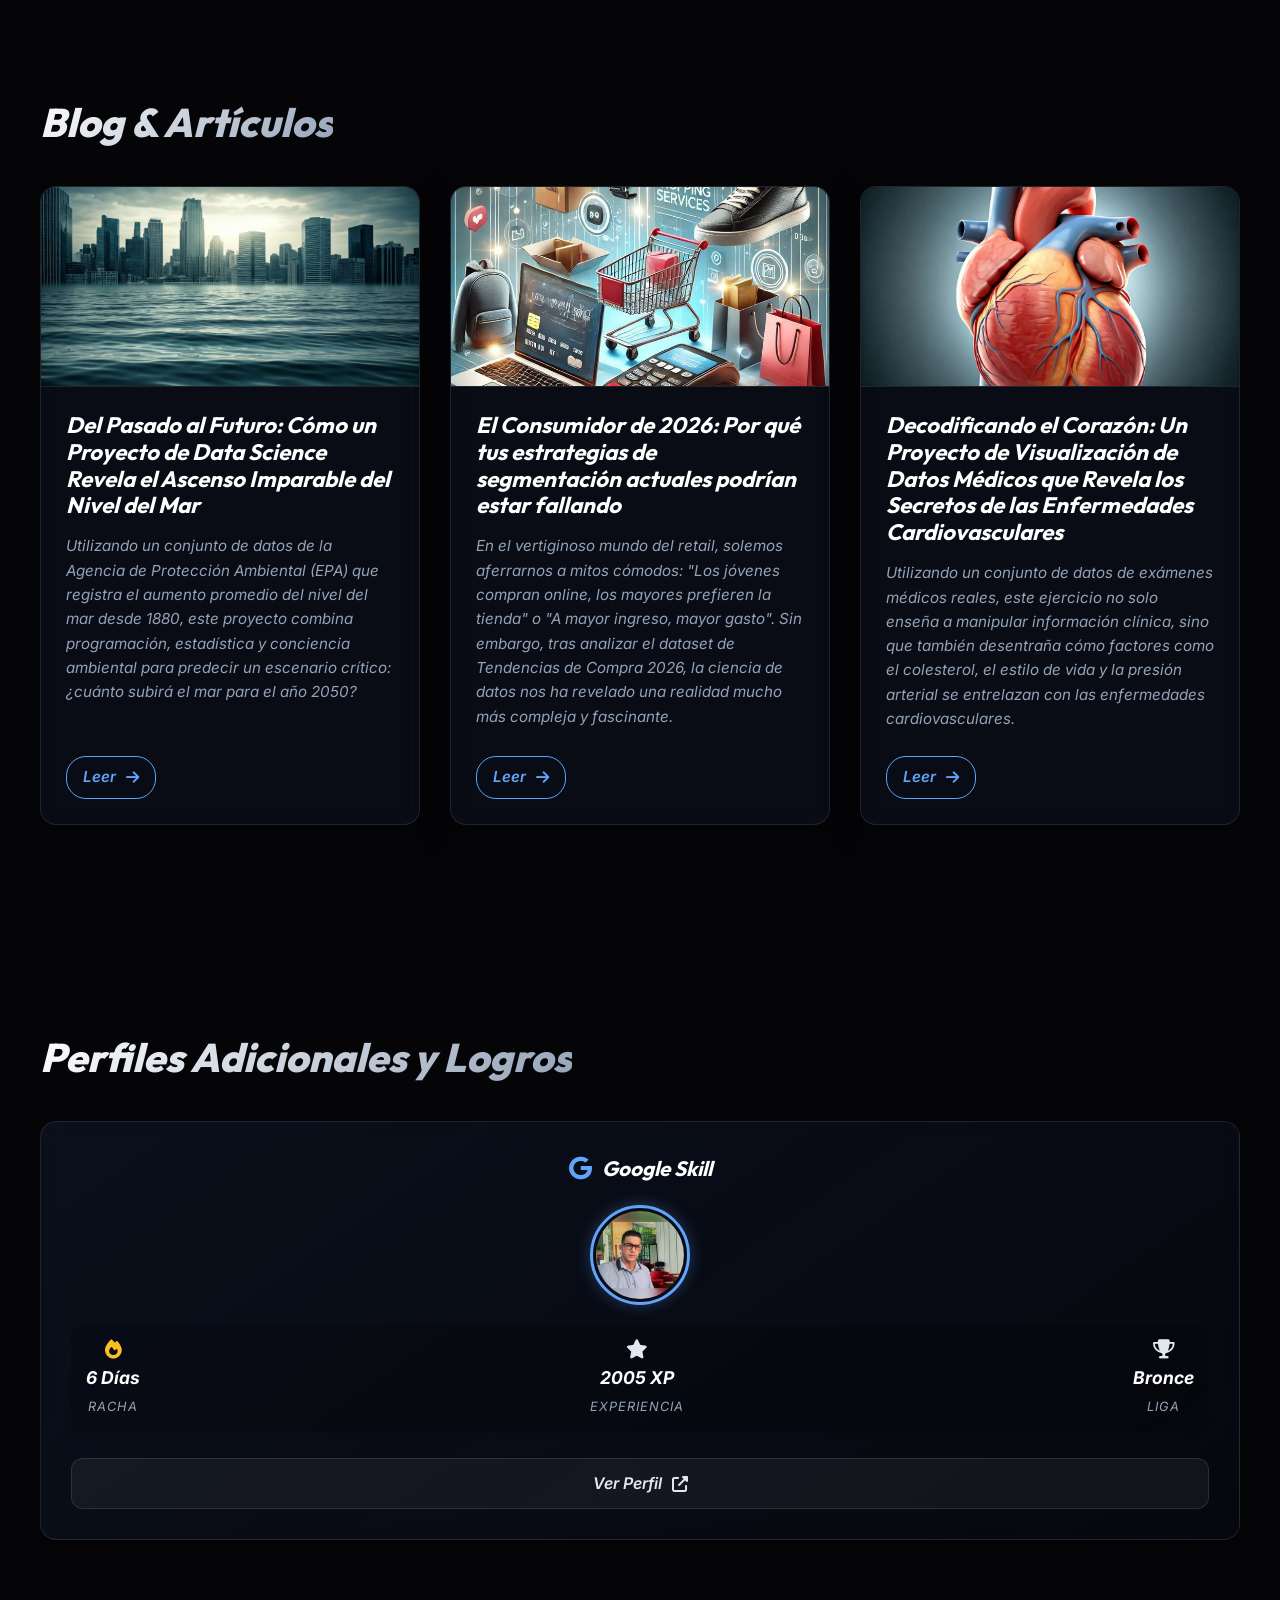
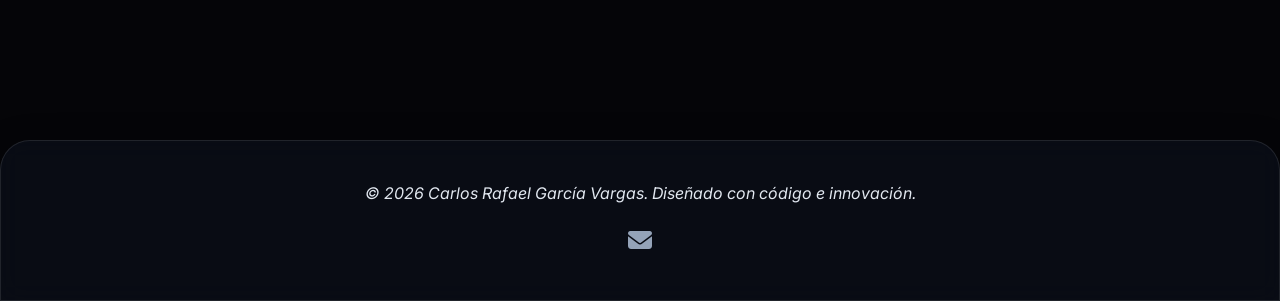
==== commit 522eb38c: "version1" ====
--- a/index.html
+++ b/index.html
@@ -202,6 +202,24 @@
                                     <p>Exposición oral del paper <em>"Sistema de clasificación de opiniones mediante
                                             modelos lingüísticos 2-tuplas y técnicas no supervisadas"</em> en la sesión
                                         de Procesamiento de Lenguaje Natural (NLP).</p>
+                                </div>
+                            </div>
+
+
+
+                            <div class="cert-frame cyber-frame" tabindex="0">
+                                <a href="powerbi-badges.html" class="cert-inner-link"
+                                    style="display: block; width: 100%; height: 100%;">
+                                    <img src="7649.jpg" alt="Informática 2024"
+                                        style="width: 100%; height: 100%; object-fit: contain; background-color: #fff; border-radius: inherit;">
+                                </a>
+                                <div class="cert-shine"></div>
+                                <div class="cert-tooltip glass">
+                                    <h4>Bagde Data transformation Power BI</h4>
+                                    <p class="cert-date"><i class="fas fa-calendar-alt"></i> marzo 2024</p>
+                                    <p>Bagde Data transformation Power BI <em>"Optimización de flujos de datos mediante
+                                            procesos de limpieza y modelado avanzado, reduciendo errores en los reportes
+                                            y facilitando la toma de decisiones basada en datos.</p>
                                 </div>
                             </div>
 
@@ -312,15 +330,11 @@
                         <span class="project-year">2024</span>
                         <p>Sistema en Python que utiliza modelos YOLO para detectar y extraer datos de facturas en PDF a
                             formato JSON.</p>
-                    </div>
-
-                    <div class="project-card glass">
-                        <div class="project-icon"><i class="fas fa-cloud-sun-rain"></i></div>
-                        <h3>Chatbot Climático</h3>
-                        <span class="project-year">2024</span>
-                        <p>Desarrollado con LangChain y la API de OpenWeatherMap para ofrecer datos climáticos actuales
-                            e históricos (1969-2023).</p>
-                    </div>
+                        <a href="ocr-details.html" class="btn-project">Saber más
+                            <i class="fas fa-arrow-right"></i></a>
+                    </div>
+
+
 
                     <div class="project-card glass">
                         <div class="project-icon"><i class="fas fa-brain text-accent"></i></div>
@@ -328,14 +342,45 @@
                         <span class="project-year">2023</span>
                         <p>Biblioteca de Python para análisis de sentimientos en reseñas de TripAdvisor mediante lógica
                             difusa e IA.</p>
+                        <a href="https://pypi.org/project/Twotuples" target="_blank" class="btn-project">Saber más <i
+                                class="fas fa-external-link-alt"></i></a>
+                    </div>
+
+                    <div class="project-card glass">
+                        <div class="project-icon"><i class="fas fa-chart-bar text-accent"></i></div>
+                        <h3>Proyectos en Looker</h3>
+                        <span class="project-year">2026</span>
+                        <p>Dashboards interactivos y análisis de datos enfocados en Business Intelligence en la nube.
+                        </p>
+                        <div class="dropdown">
+                            <button class="btn-project dropbtn" style="cursor: pointer; font-family: inherit;">Saber más
+                                <i class="fas fa-chevron-down" style="margin-left: 5px;"></i></button>
+                            <div class="dropdown-content">
+                                <a href="looker-project-1.html"><i class="fas fa-chart-line"></i> Proyecto 1</a>
+                                <a href="looker-project-2.html"><i class="fas fa-chart-pie"></i> Proyecto 2</a>
+                                <a href="looker-project-3.html"><i class="fas fa-table"></i> Proyecto 3</a>
+                                <a href="looker-project-4.html"><i class="fas fa-chart-area"></i> Proyecto 4</a>
+                            </div>
+                        </div>
+                    </div>
+
+                    <div class="project-card glass">
+                        <div class="project-icon"><i class="fas fa-cloud text-accent"></i></div>
+                        <h3>Proyectos en Google Cloud Computing (GCP)</h3>
+                        <span class="project-year">2026</span>
+                        <p>Implementación de arquitecturas escalables, análisis de datos y procesamiento en la nube
+                            usando GCP.</p>
+                        <a href="gcp-project-1.html" class="btn-project">Saber más
+                            <i class="fas fa-arrow-right"></i></a>
                     </div>
 
                     <div class="project-card glass col-span-2">
                         <div class="project-icon"><i class="fas fa-laptop-code"></i></div>
                         <h3>Proyectos FreeCodeCamp</h3>
-                        <span class="project-year">2023</span>
-                        <p>Análisis demográfico del censo de 1994, visualización de datos médicos cardiovasculares y
-                            estudio sobre el aumento del nivel del mar.</p>
+                        <span class="project-year">2023 - 2024</span>
+                        <p>Análisis demográfico, visualización de datos médicos y climáticos, y herramientas de cálculo
+                            estadístico desarrolladas para la certificación de Data Analysis with Python.</p>
+                        <a href="fcc-details.html" class="btn-project">Saber más <i class="fas fa-arrow-right"></i></a>
                     </div>
 
                 </div>
@@ -401,6 +446,44 @@
 
     </main>
 
+    <!-- OTROS PERFILES -->
+    <section id="profiles" class="section">
+        <div class="container fade-in">
+            <h2 class="section-title">Perfiles Adicionales y Logros</h2>
+            <div class="profiles-grid">
+                <!-- Tarjeta Google Skill -->
+                <div class="profile-card glass">
+                    <div class="profile-header">
+                        <i class="fab fa-google"></i>
+                        <h3>Google Skill</h3>
+                    </div>
+                    <div class="profile-avatar">
+                        <img src="10.jpg" alt="Mi Avatar">
+                    </div>
+                    <div class="profile-stats">
+                        <div class="stat-item">
+                            <i class="fas fa-fire text-accent-gold"></i>
+                            <span class="stat-value">6 Días</span>
+                            <span class="stat-label">Racha</span>
+                        </div>
+                        <div class="stat-item">
+                            <i class="fas fa-star text-accent-purple"></i>
+                            <span class="stat-value">2005 XP</span>
+                            <span class="stat-label">Experiencia</span>
+                        </div>
+                        <div class="stat-item">
+                            <i class="fas fa-trophy text-accent-green"></i>
+                            <span class="stat-value">Bronce</span>
+                            <span class="stat-label">Liga</span>
+                        </div>
+                    </div>
+                    <a href=" https://www.skills.google/public_profiles/56981cb4-8067-48f9-b7c7-7e701fced62c"
+                        target="_blank" class="btn-profile">Ver Perfil <i class="fas fa-external-link-alt"></i></a>
+                </div>
+            </div>
+        </div>
+    </section>
+
     <footer class="footer glass">
         <p>&copy; 2026 Carlos Rafael García Vargas. Diseñado con código e innovación.</p>
         <div class="social-links">
--- a/style.css
+++ b/style.css
@@ -391,8 +391,8 @@
 .project-card {
     padding: 30px;
     position: relative;
-    overflow: hidden;
     transition: all 0.3s cubic-bezier(0.4, 0, 0.2, 1);
+    border-radius: 16px;
 }
 
 .project-card::before {
@@ -400,8 +400,11 @@
     position: absolute;
     top: 0; left: 0; width: 100%; height: 100%;
     background: linear-gradient(45deg, transparent, rgba(255,255,255,0.03), transparent);
-    transform: translateX(-100%);
-    transition: transform 0.6s;
+    background-size: 200% 100%;
+    background-position: -100% 0;
+    transition: background-position 0.6s;
+    border-radius: inherit;
+    pointer-events: none;
 }
 
 .project-card:hover {
@@ -411,7 +414,7 @@
 }
 
 .project-card:hover::before {
-    transform: translateX(100%);
+    background-position: 100% 0;
 }
 
 .project-icon {
@@ -434,6 +437,80 @@
     position: absolute;
     top: 30px;
     right: 30px;
+}
+
+.btn-project {
+    display: inline-flex;
+    align-items: center;
+    gap: 8px;
+    margin-top: 15px;
+    padding: 8px 16px;
+    background: rgba(96, 165, 250, 0.1);
+    border: 1px solid var(--accent);
+    color: var(--accent);
+    text-decoration: none;
+    border-radius: 20px;
+    font-size: 0.85rem;
+    font-weight: 600;
+    transition: all 0.3s ease;
+}
+
+.btn-project:hover {
+    background: var(--accent);
+    color: #fff;
+    box-shadow: 0 0 15px var(--accent-glow);
+    transform: translateY(-2px);
+}
+
+/* ==========================================================================
+   Dropdowns (Proyectos)
+   ========================================================================== */
+.dropdown {
+    position: relative;
+    display: inline-block;
+}
+
+.dropdown-content {
+    display: none;
+    position: absolute;
+    background: var(--glass-bg);
+    backdrop-filter: blur(12px);
+    -webkit-backdrop-filter: blur(12px);
+    min-width: 200px;
+    box-shadow: var(--glass-shadow);
+    border: 1px solid var(--glass-border);
+    border-radius: 12px;
+    z-index: 100;
+    top: 100%;
+    left: 0;
+    margin-top: 10px;
+    overflow: hidden;
+    opacity: 0;
+    transform: translateY(-10px);
+    transition: all 0.3s ease;
+}
+
+.dropdown:hover .dropdown-content,
+.dropdown:focus-within .dropdown-content {
+    display: block;
+    opacity: 1;
+    transform: translateY(0);
+}
+
+.dropdown-content a {
+    color: var(--text-main);
+    padding: 12px 16px;
+    text-decoration: none;
+    display: flex;
+    align-items: center;
+    gap: 10px;
+    font-size: 0.9rem;
+    transition: background 0.3s, color 0.3s;
+}
+
+.dropdown-content a:hover {
+    background: rgba(96, 165, 250, 0.1);
+    color: var(--accent);
 }
 
 /* ==========================================================================
@@ -732,6 +809,126 @@
 }
 
 /* ==========================================================================
+   Otros Perfiles (Gamificación)
+   ========================================================================== */
+.profiles-grid {
+    display: grid;
+    grid-template-columns: repeat(auto-fit, minmax(280px, 1fr));
+    gap: 30px;
+    justify-content: center;
+}
+
+.profile-card {
+    padding: 30px;
+    display: flex;
+    flex-direction: column;
+    align-items: center;
+    text-align: center;
+    transition: transform 0.4s cubic-bezier(0.175, 0.885, 0.32, 1.275), box-shadow 0.4s;
+    background: linear-gradient(145deg, rgba(15, 23, 42, 0.6), rgba(15, 23, 42, 0.2));
+}
+
+.profile-card:hover {
+    transform: translateY(-10px);
+    box-shadow: 0 20px 40px rgba(0, 0, 0, 0.4);
+    border-color: var(--accent);
+}
+
+.profile-header {
+    display: flex;
+    align-items: center;
+    gap: 10px;
+    margin-bottom: 20px;
+    color: #fff;
+    font-family: var(--font-heading);
+}
+
+.profile-header i {
+    font-size: 1.5rem;
+    color: var(--accent);
+}
+
+.profile-header h3 {
+    font-size: 1.3rem;
+}
+
+.profile-avatar {
+    width: 100px;
+    height: 100px;
+    border-radius: 50%;
+    border: 3px solid var(--accent);
+    padding: 3px;
+    margin-bottom: 20px;
+    box-shadow: 0 0 15px rgba(96, 165, 250, 0.3);
+}
+
+.profile-avatar img {
+    width: 100%;
+    height: 100%;
+    border-radius: 50%;
+    object-fit: cover;
+}
+
+.profile-stats {
+    display: flex;
+    justify-content: space-between;
+    width: 100%;
+    margin-bottom: 25px;
+    background: rgba(0, 0, 0, 0.2);
+    padding: 15px;
+    border-radius: 12px;
+}
+
+.stat-item {
+    display: flex;
+    flex-direction: column;
+    align-items: center;
+    gap: 5px;
+}
+
+.stat-item i {
+    font-size: 1.2rem;
+}
+
+.text-accent-gold { color: var(--accent-gold); }
+
+.stat-value {
+    font-weight: 700;
+    color: #fff;
+    font-size: 1.1rem;
+}
+
+.stat-label {
+    font-size: 0.8rem;
+    color: var(--text-muted);
+    text-transform: uppercase;
+    letter-spacing: 1px;
+}
+
+.btn-profile {
+    display: inline-flex;
+    align-items: center;
+    gap: 10px;
+    width: 100%;
+    justify-content: center;
+    padding: 12px;
+    background: rgba(255, 255, 255, 0.05);
+    border: 1px solid rgba(255, 255, 255, 0.1);
+    color: var(--text-main);
+    text-decoration: none;
+    border-radius: 12px;
+    font-weight: 600;
+    transition: all 0.3s;
+}
+
+.btn-profile:hover {
+    background: var(--accent);
+    border-color: var(--accent);
+    color: #fff;
+    box-shadow: 0 0 15px rgba(96, 165, 250, 0.4);
+}
+
+/* ==========================================================================
    Media Queries
    ========================================================================== */
 @media (max-width: 900px) {
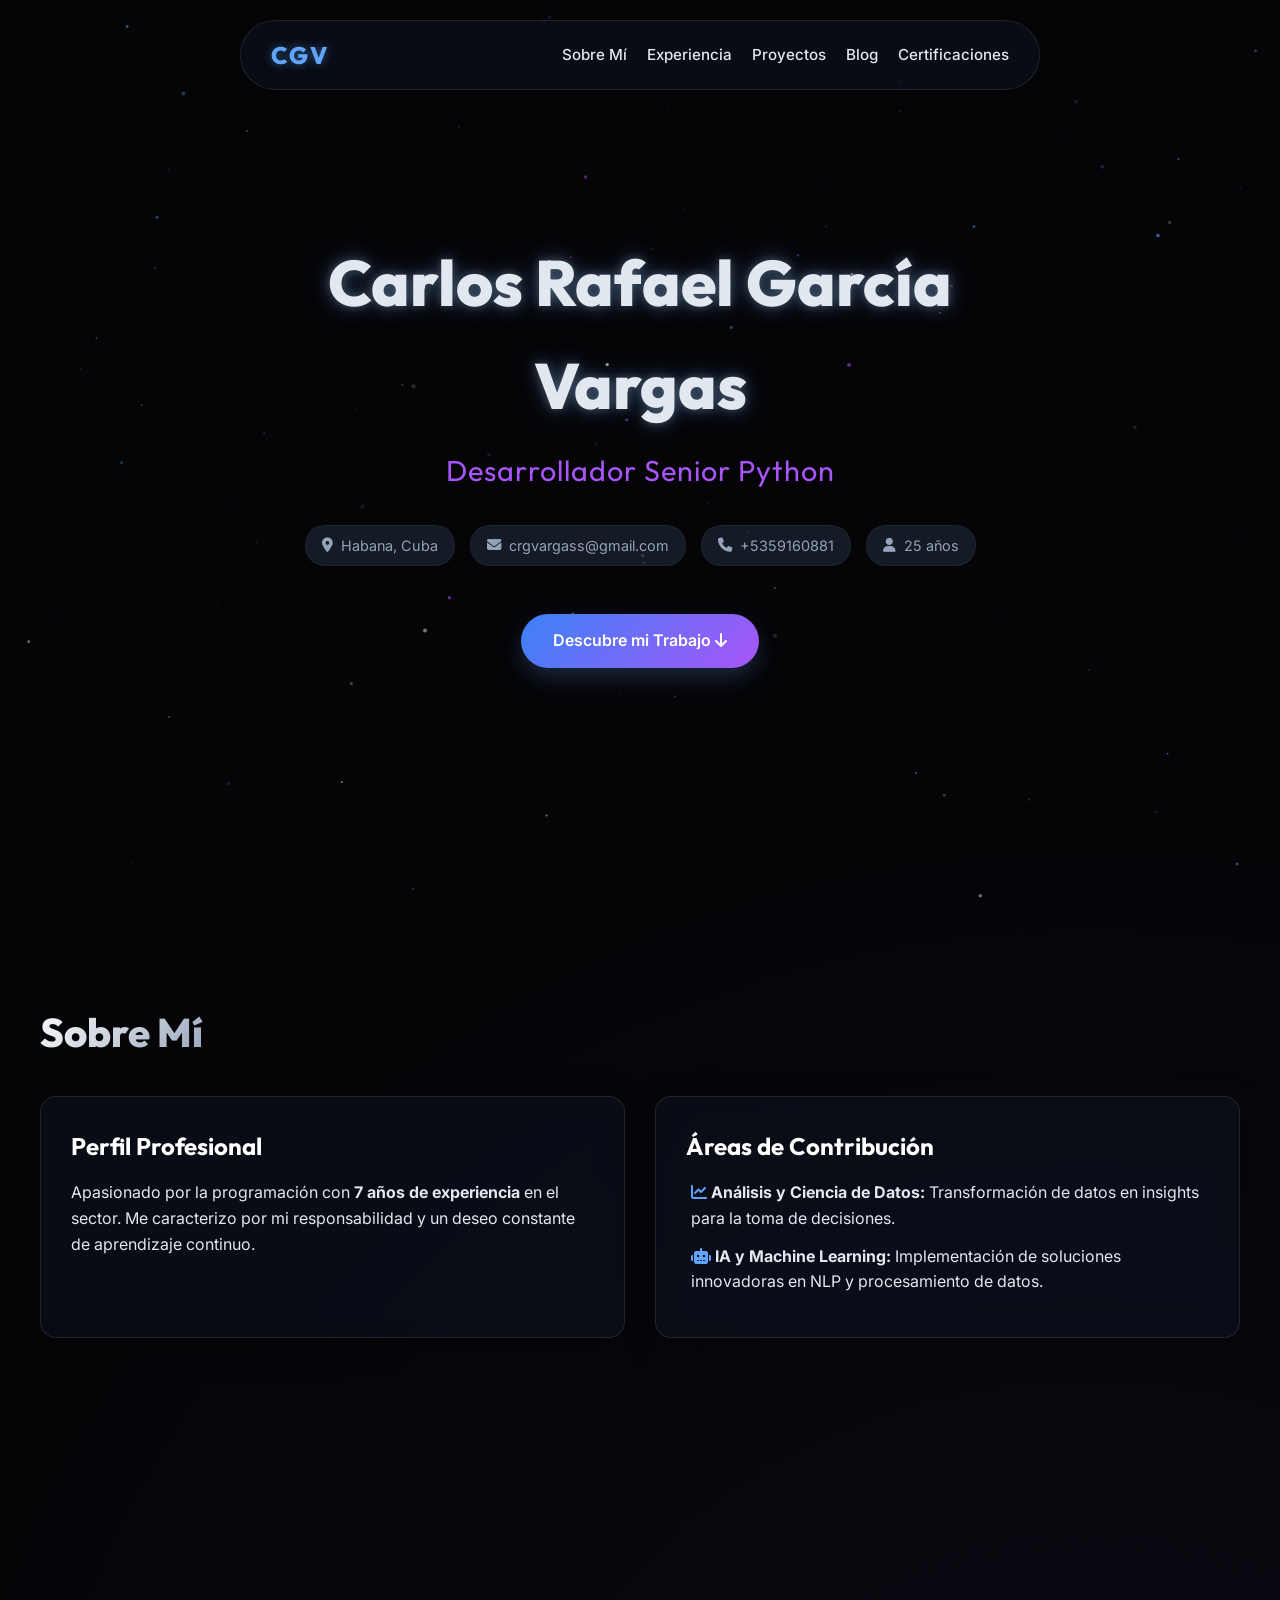
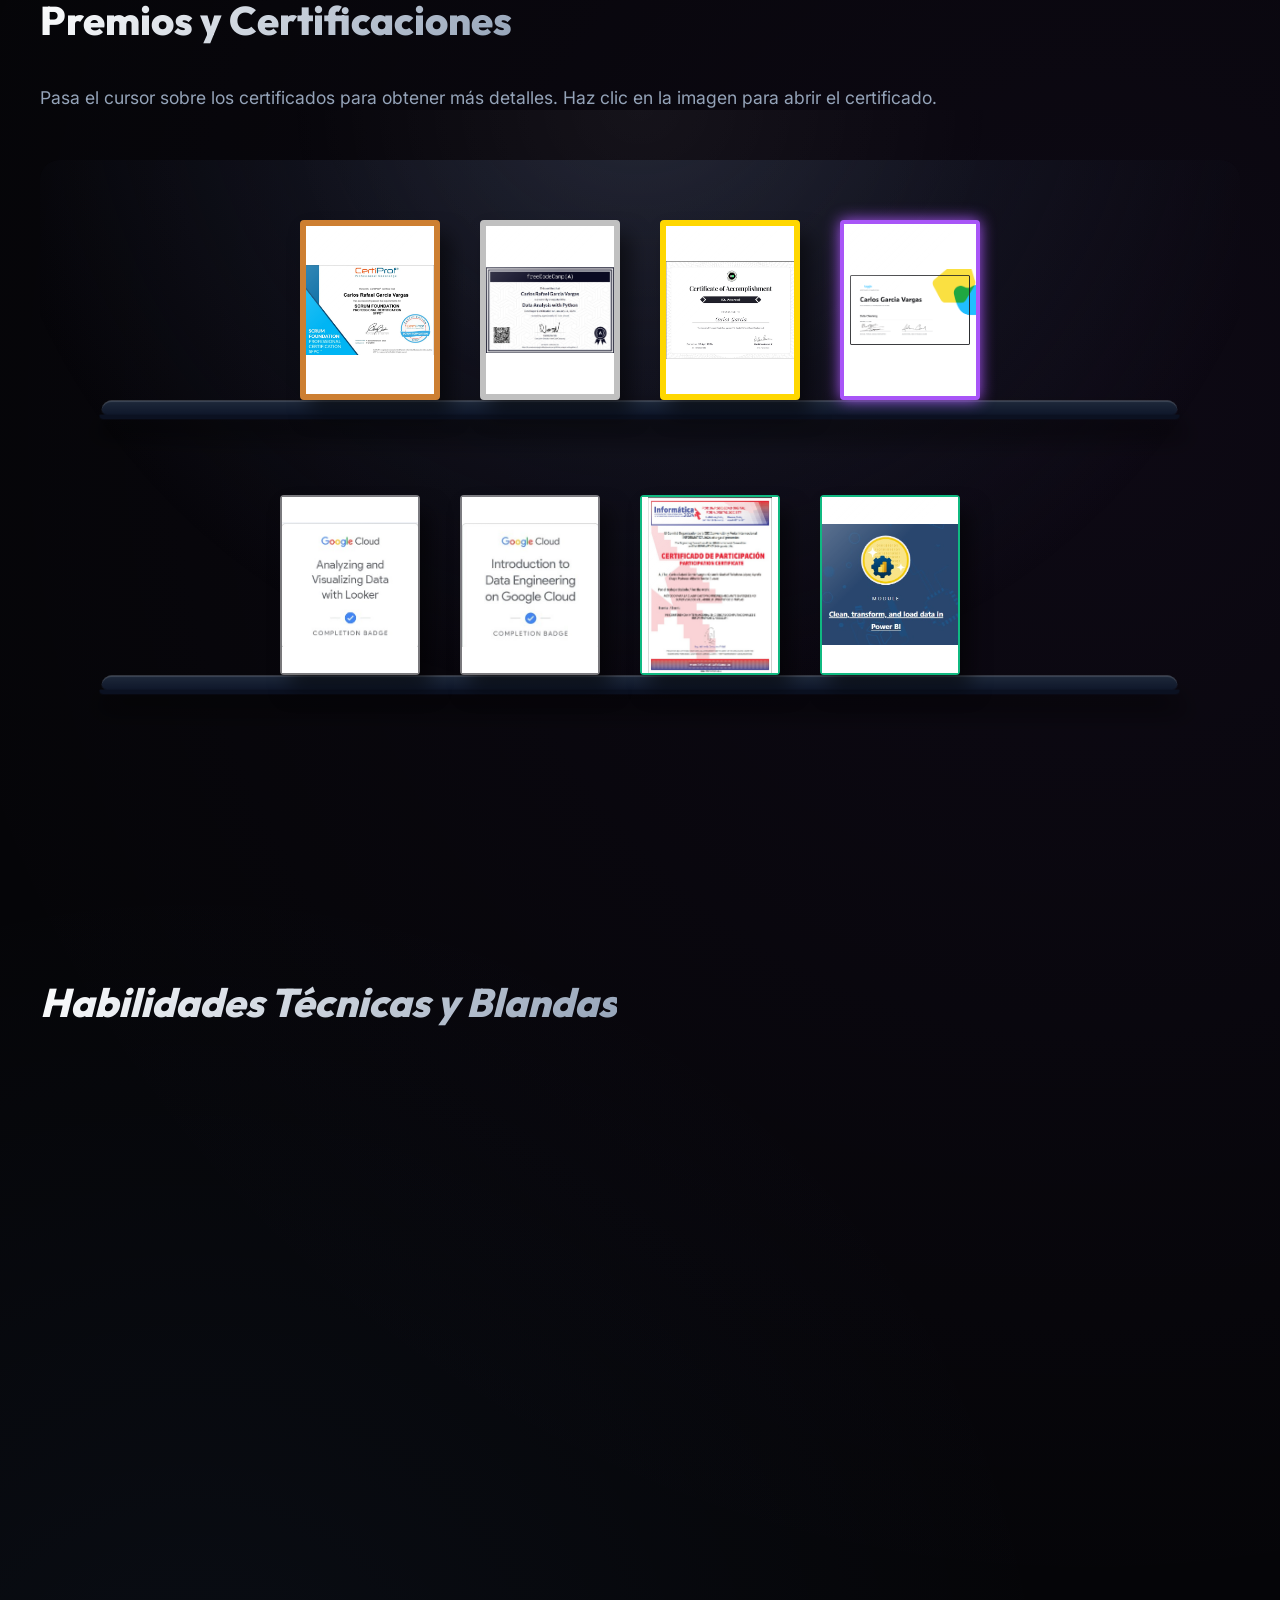
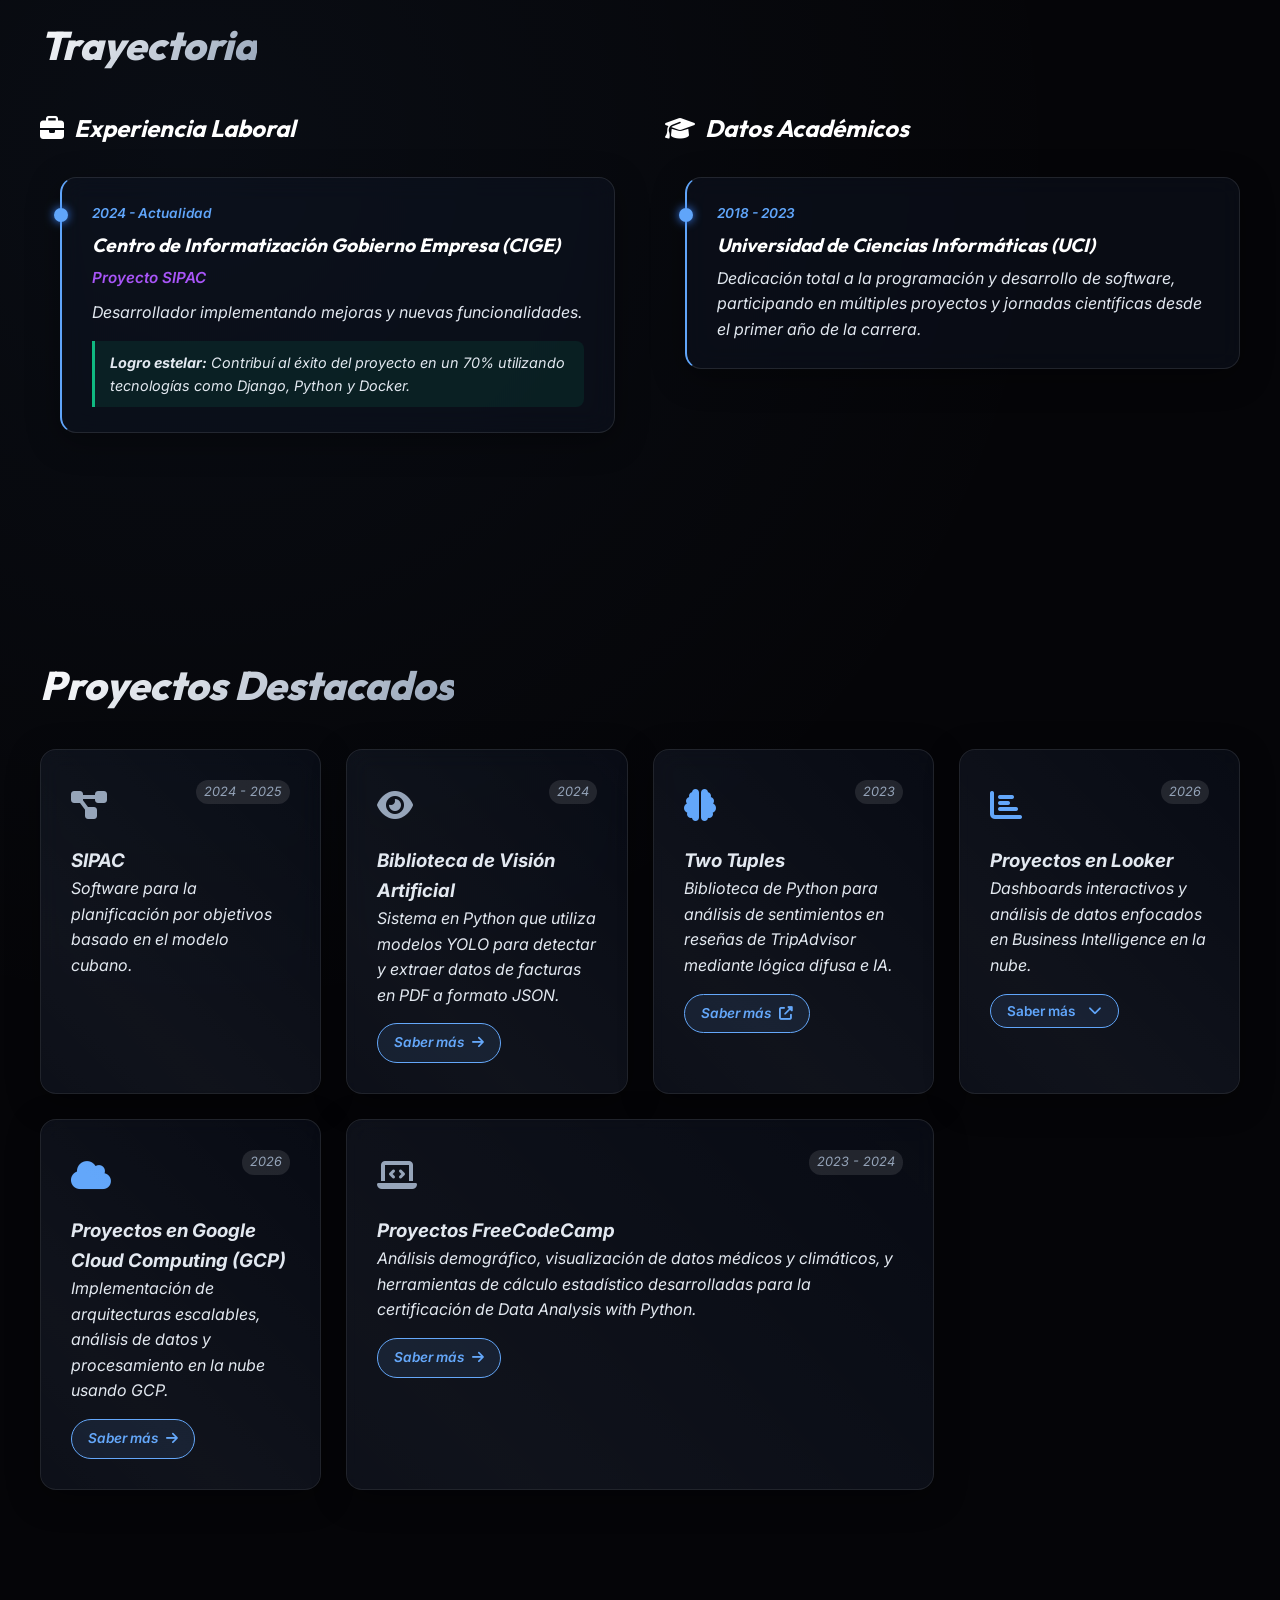
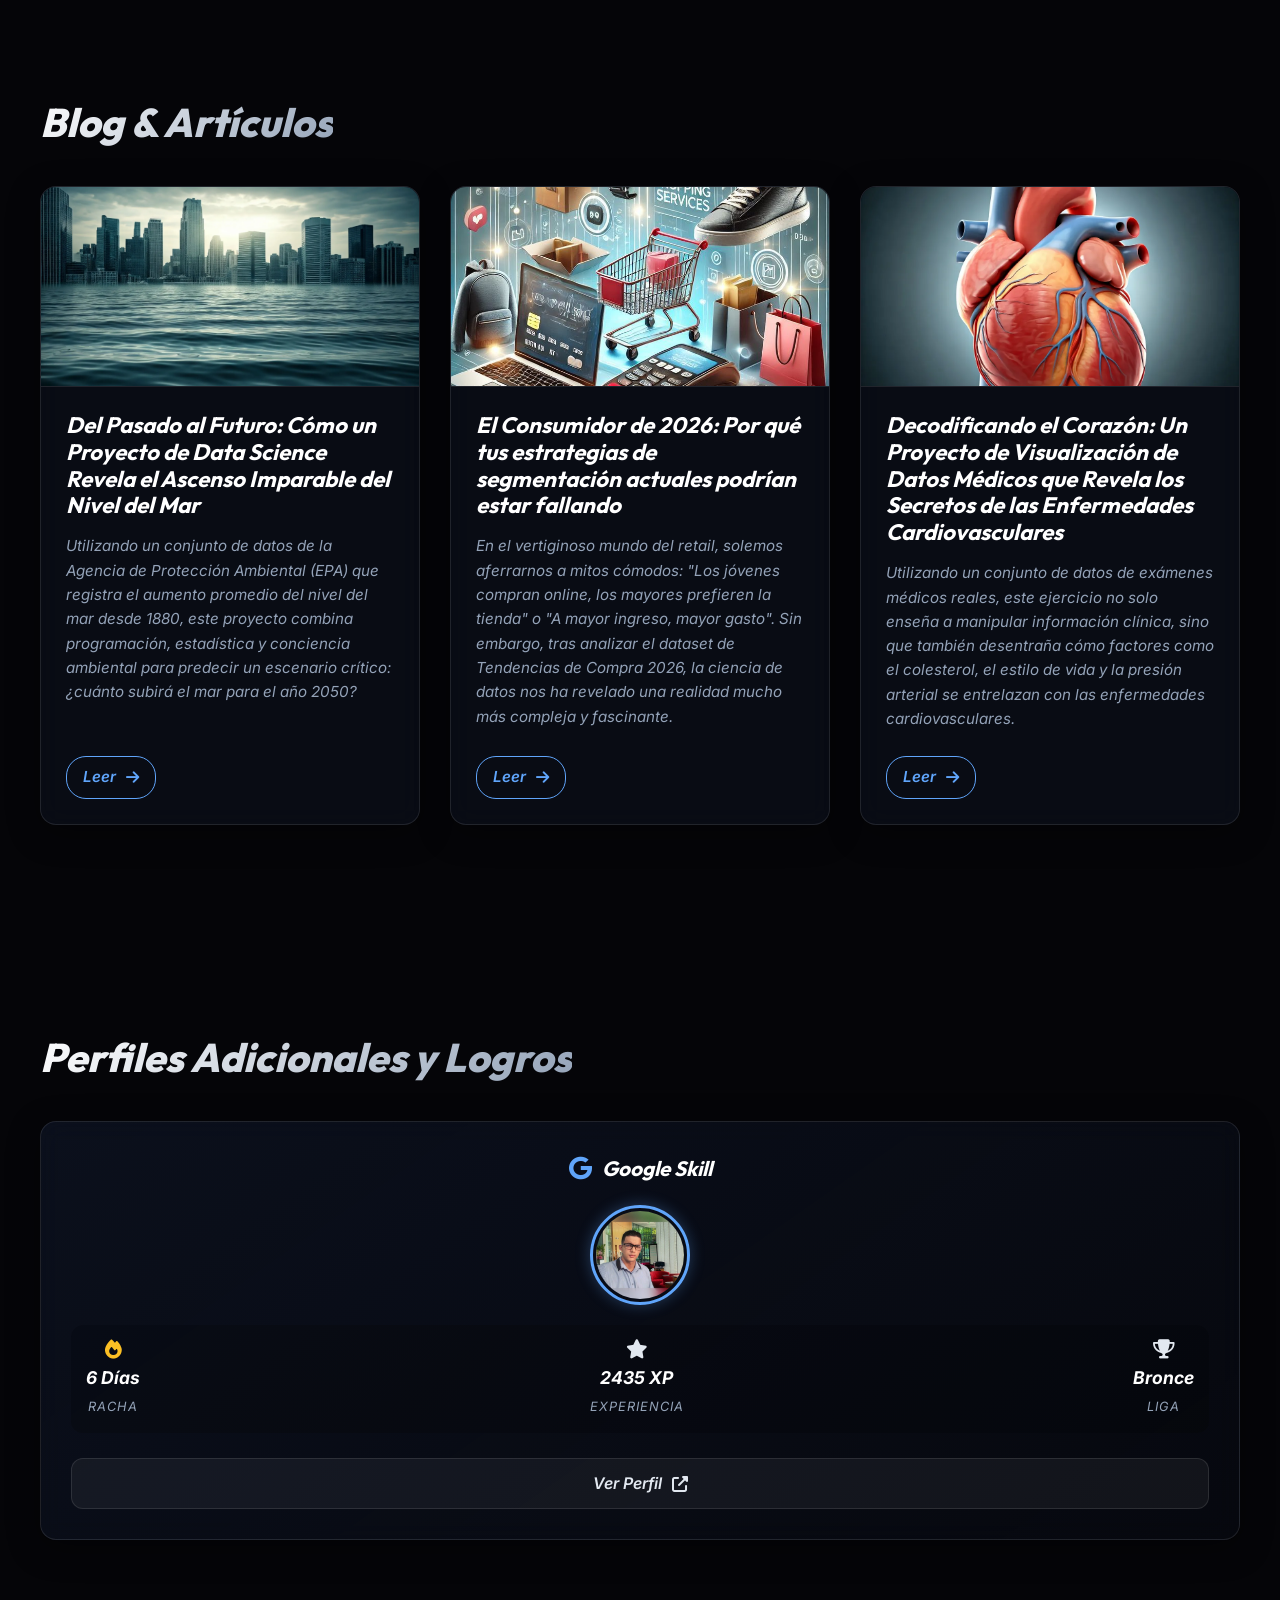
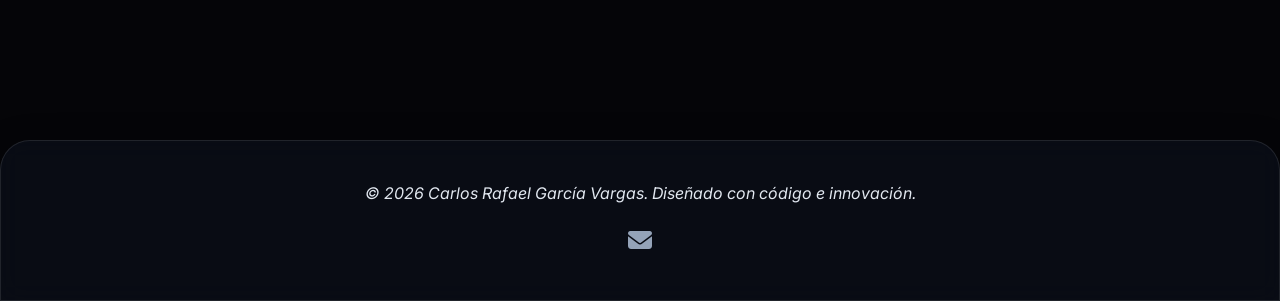
==== commit 540927a0: "update exp" ====
--- a/index.html
+++ b/index.html
@@ -468,7 +468,7 @@
                         </div>
                         <div class="stat-item">
                             <i class="fas fa-star text-accent-purple"></i>
-                            <span class="stat-value">2005 XP</span>
+                            <span class="stat-value">2435 XP</span>
                             <span class="stat-label">Experiencia</span>
                         </div>
                         <div class="stat-item">
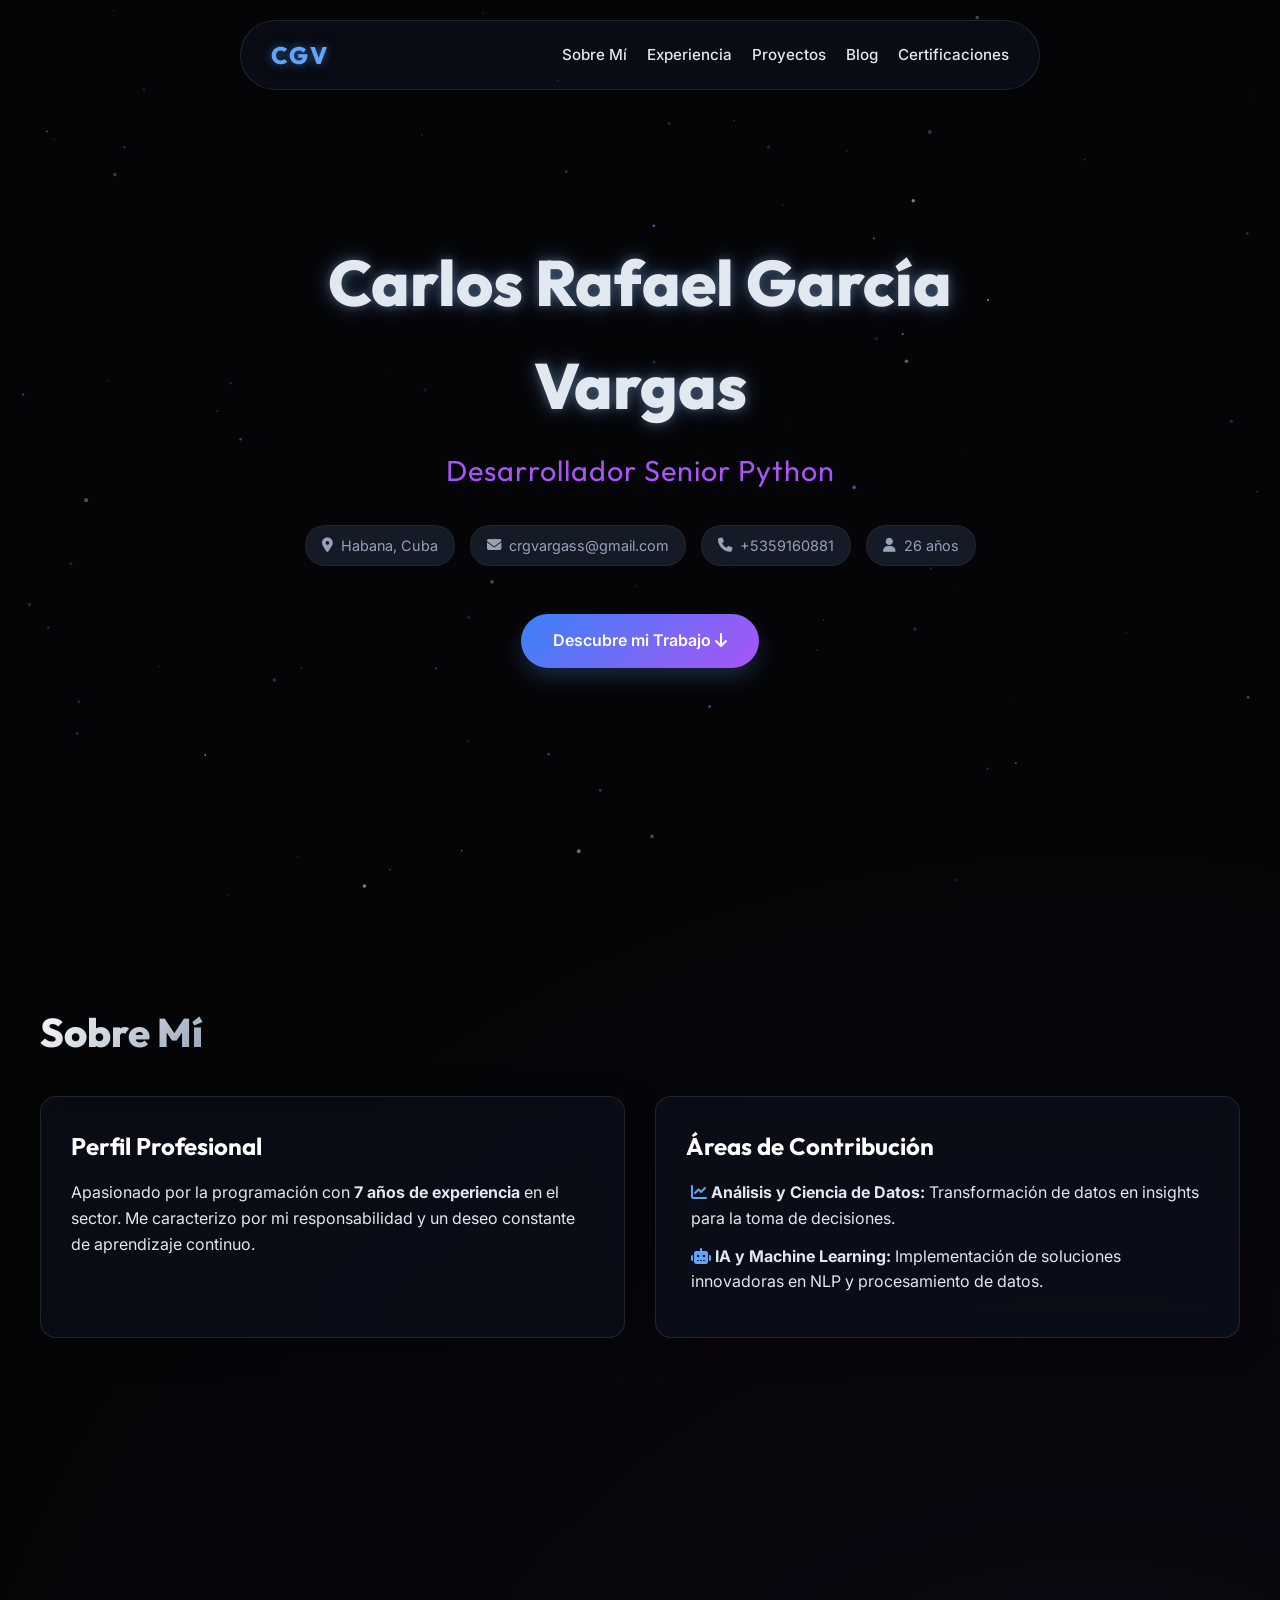
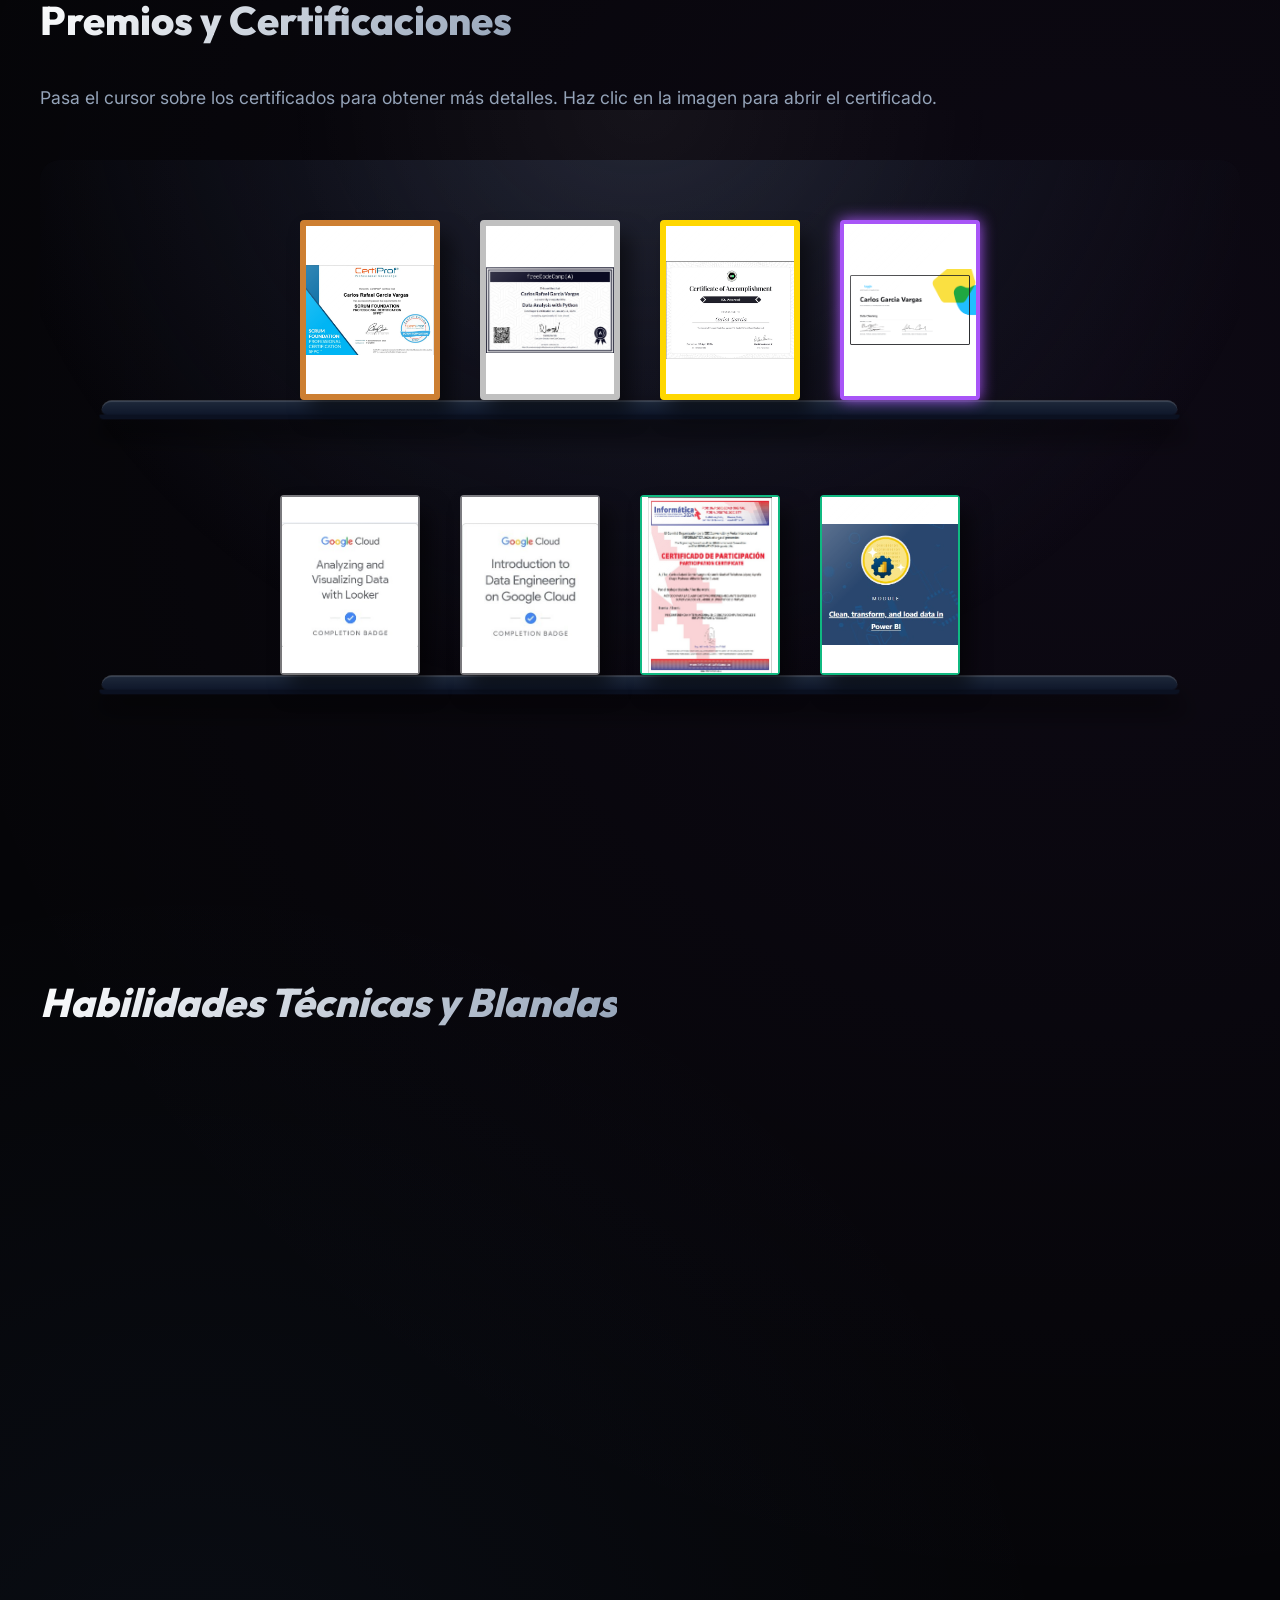
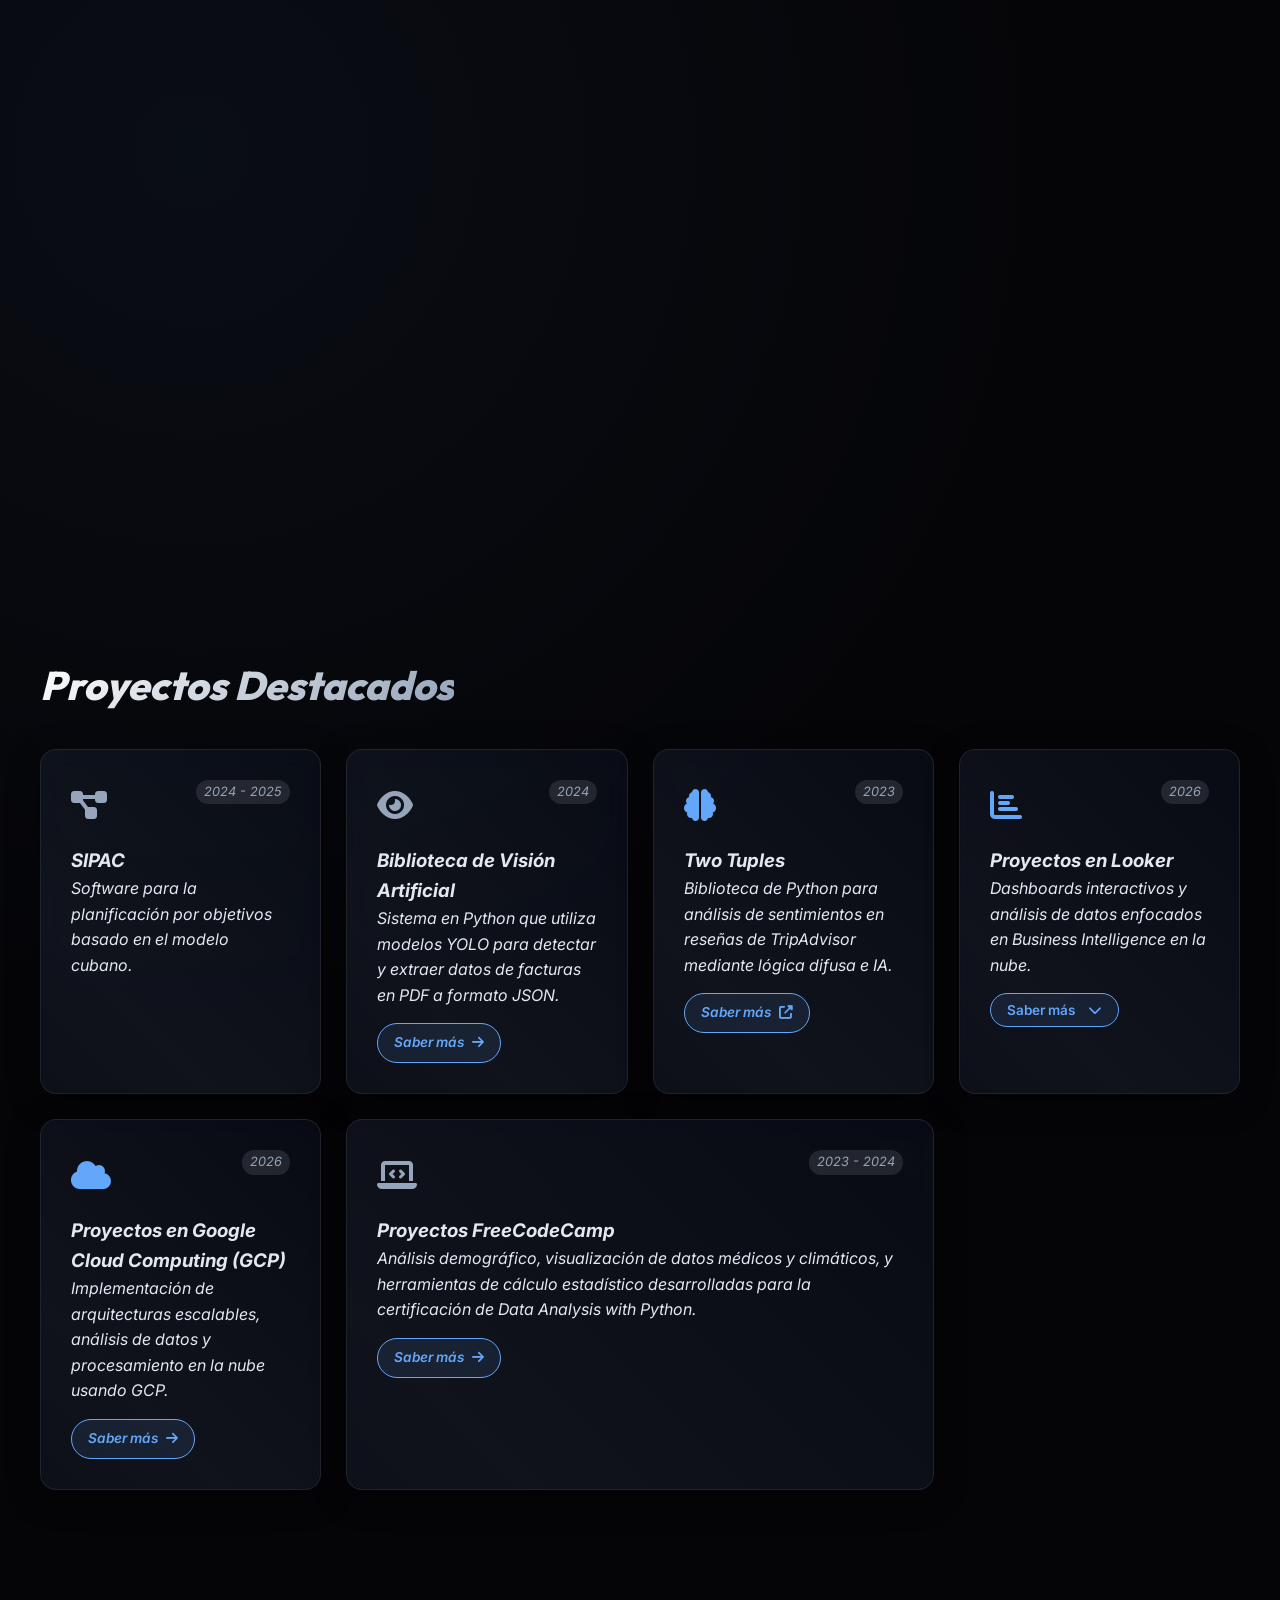
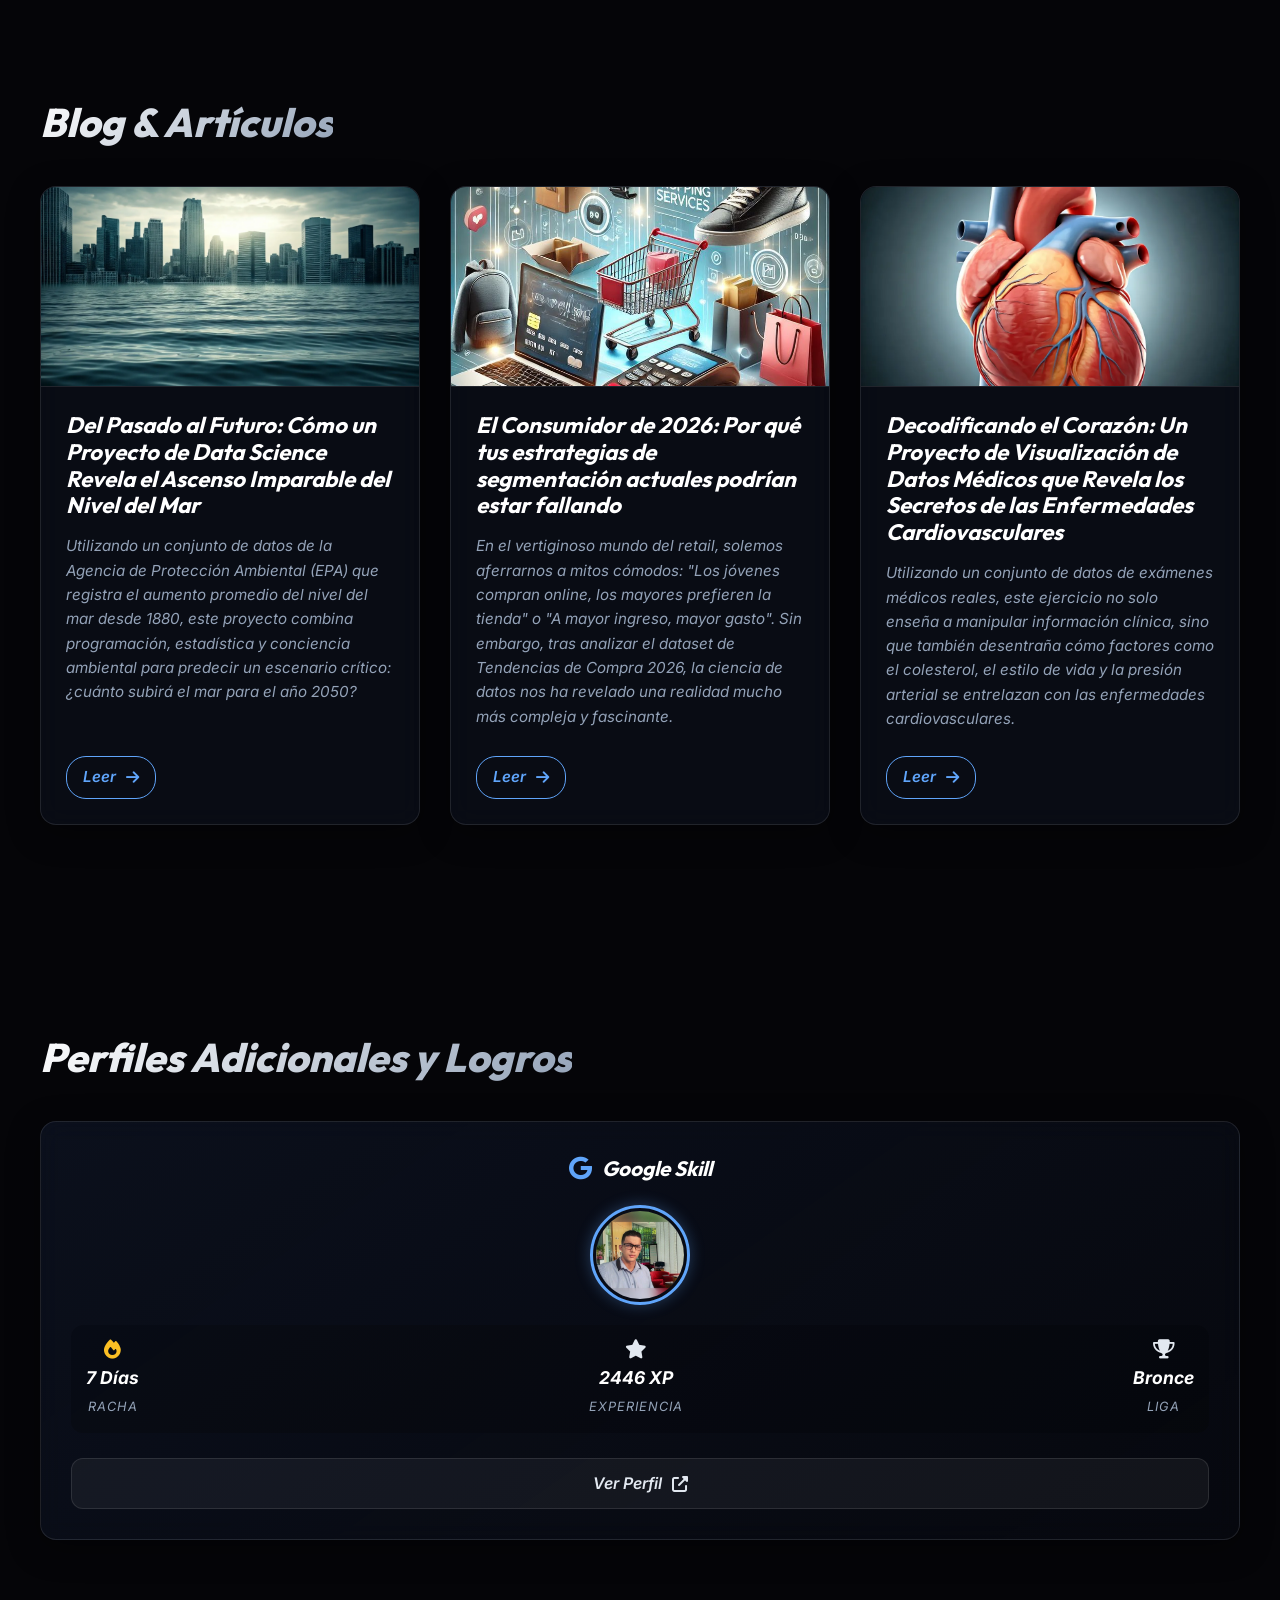
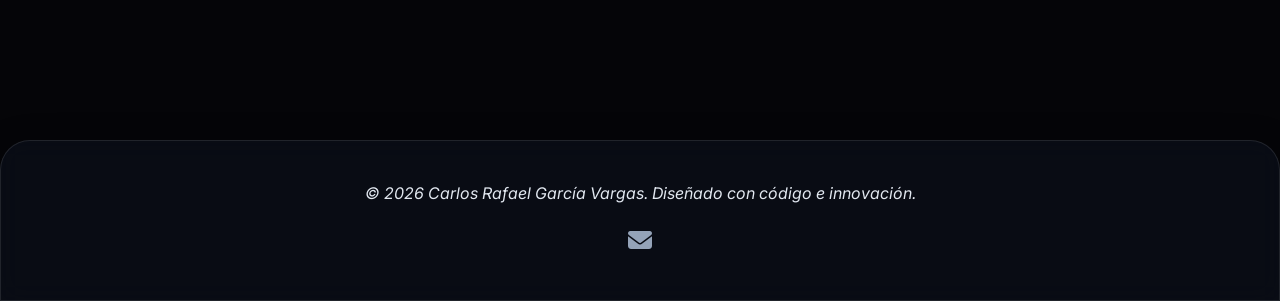
==== commit bb0f15a9: "update" ====
--- a/index.html
+++ b/index.html
@@ -35,7 +35,7 @@
                 <span class="badge"><i class="fas fa-map-marker-alt"></i> Habana, Cuba</span>
                 <span class="badge"><i class="fas fa-envelope"></i> crgvargass@gmail.com</span>
                 <span class="badge"><i class="fas fa-phone"></i> +5359160881</span>
-                <span class="badge"><i class="fas fa-user"></i> 25 años</span>
+                <span class="badge"><i class="fas fa-user"></i> 26 años</span>
             </div>
             <a href="#about" class="btn-primary">Descubre mi Trabajo <i class="fas fa-arrow-down"></i></a>
         </div>
@@ -463,12 +463,12 @@
                     <div class="profile-stats">
                         <div class="stat-item">
                             <i class="fas fa-fire text-accent-gold"></i>
-                            <span class="stat-value">6 Días</span>
+                            <span class="stat-value">7 Días</span>
                             <span class="stat-label">Racha</span>
                         </div>
                         <div class="stat-item">
                             <i class="fas fa-star text-accent-purple"></i>
-                            <span class="stat-value">2435 XP</span>
+                            <span class="stat-value">2446 XP</span>
                             <span class="stat-label">Experiencia</span>
                         </div>
                         <div class="stat-item">
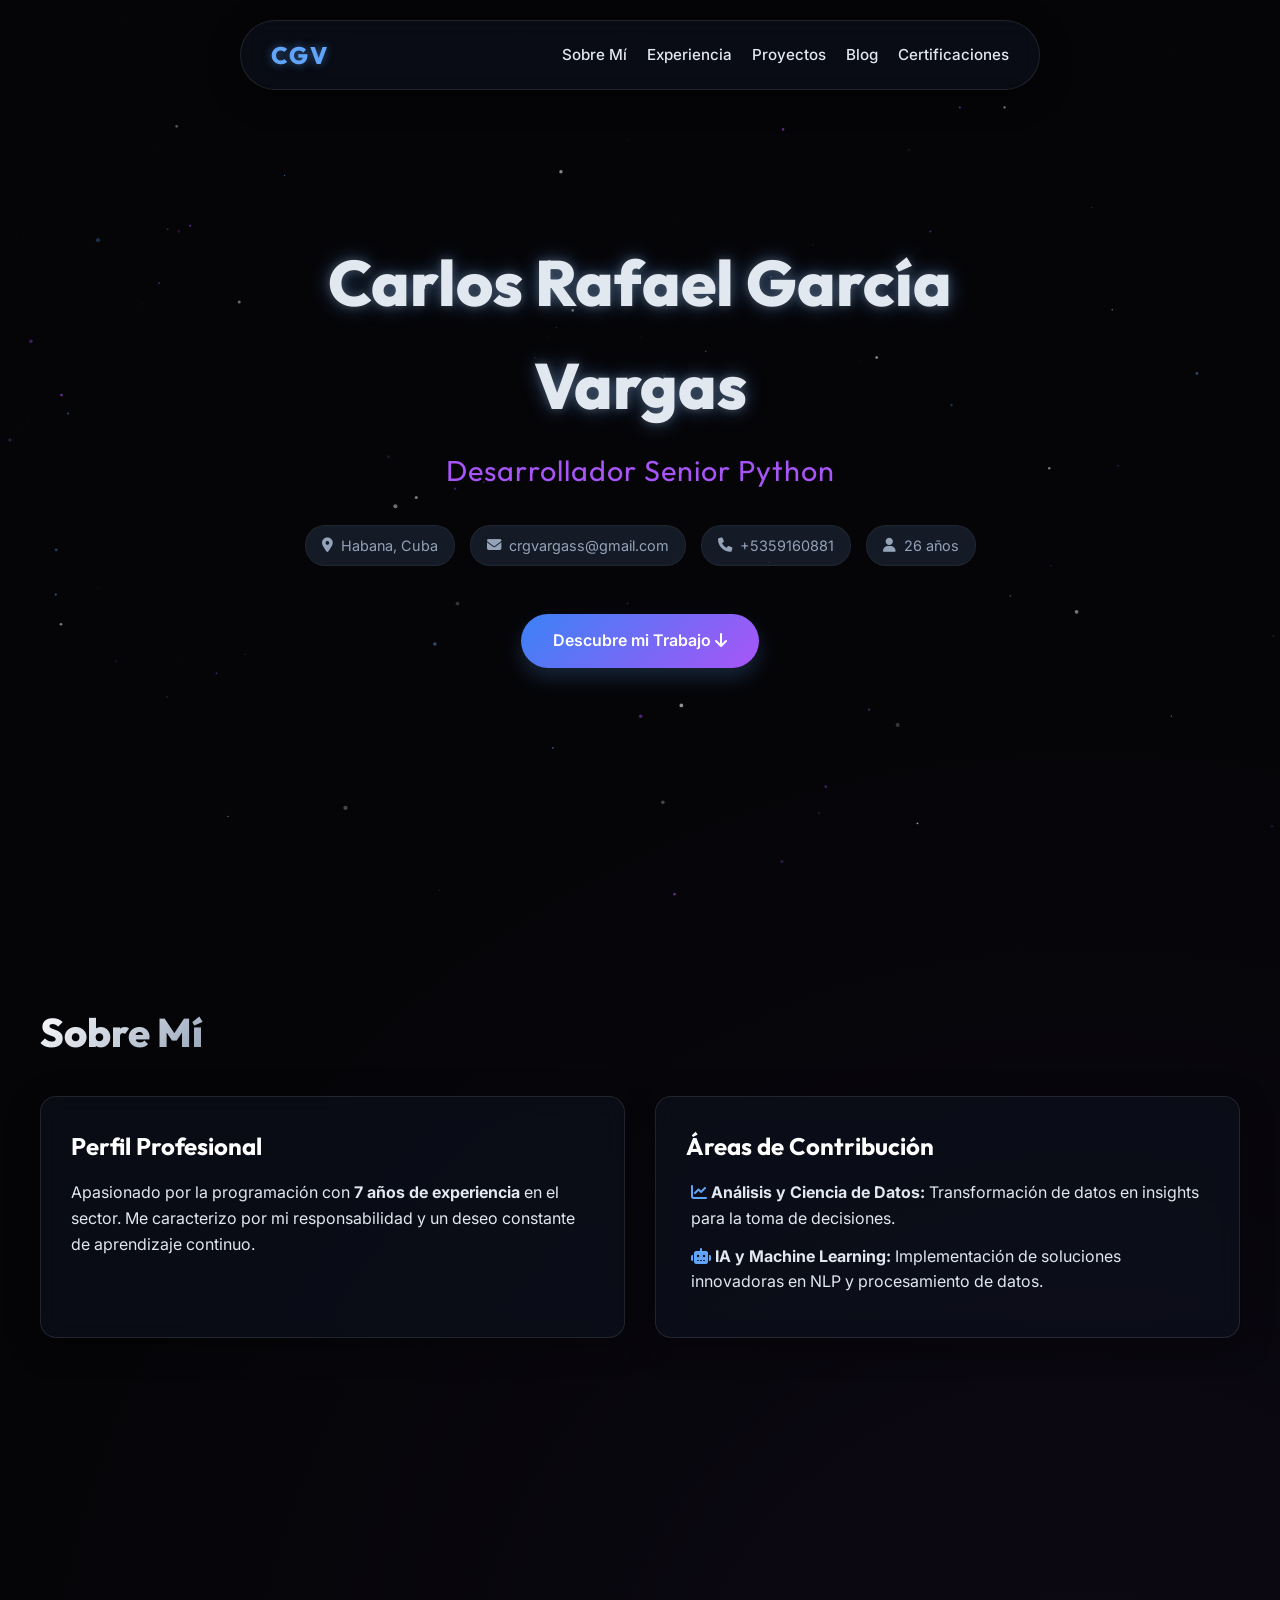
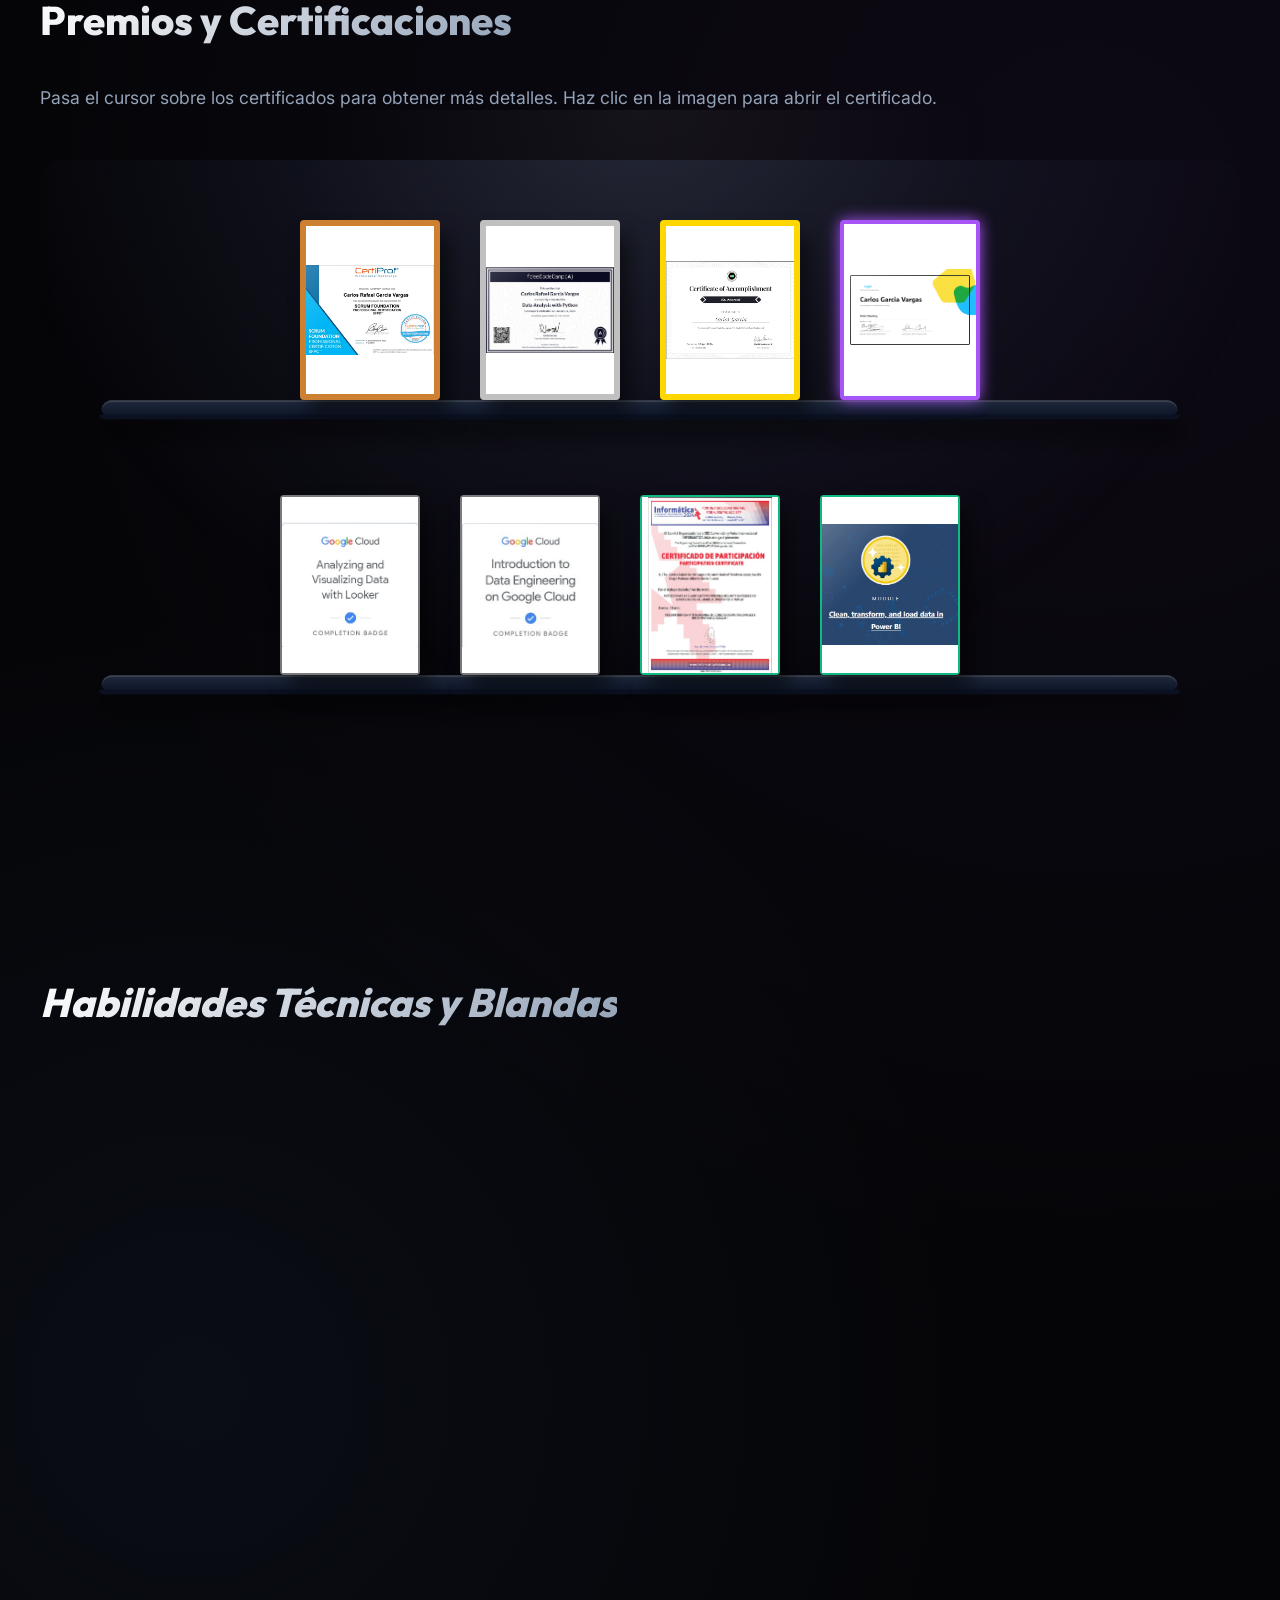
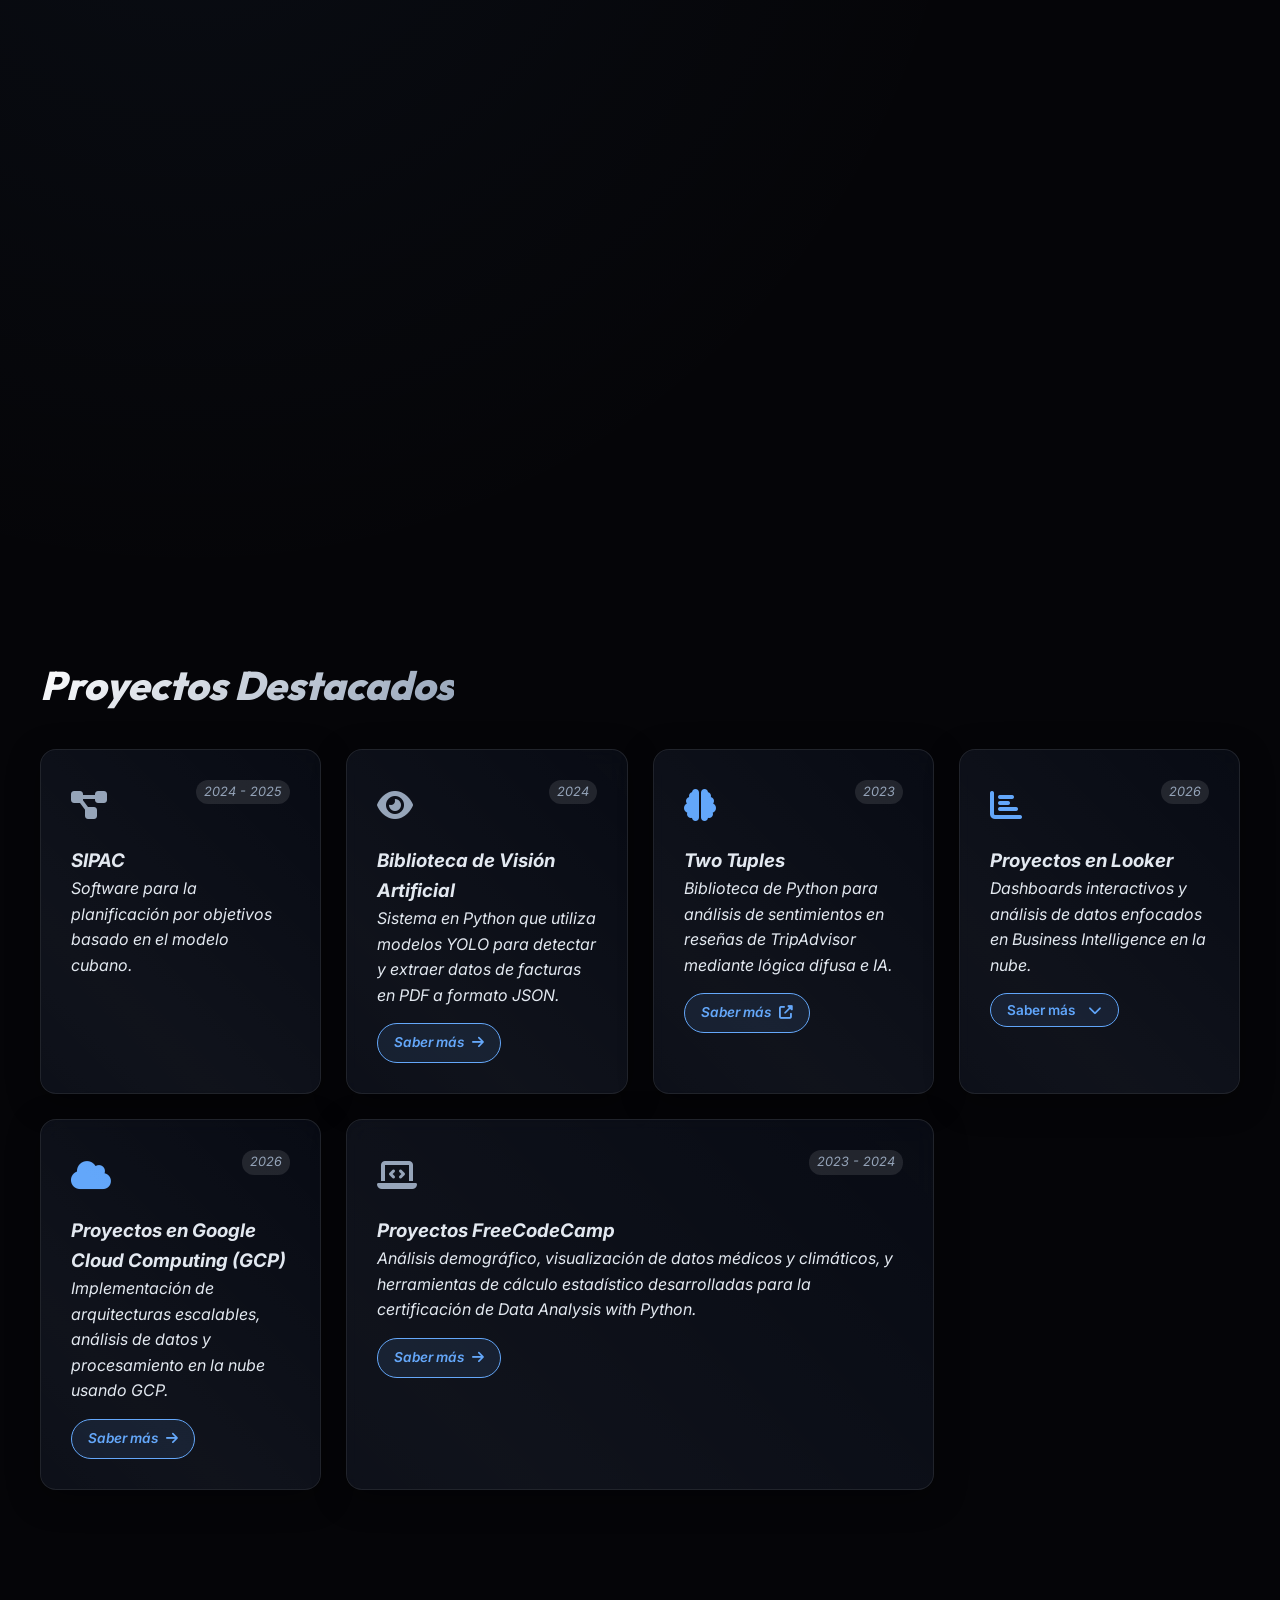
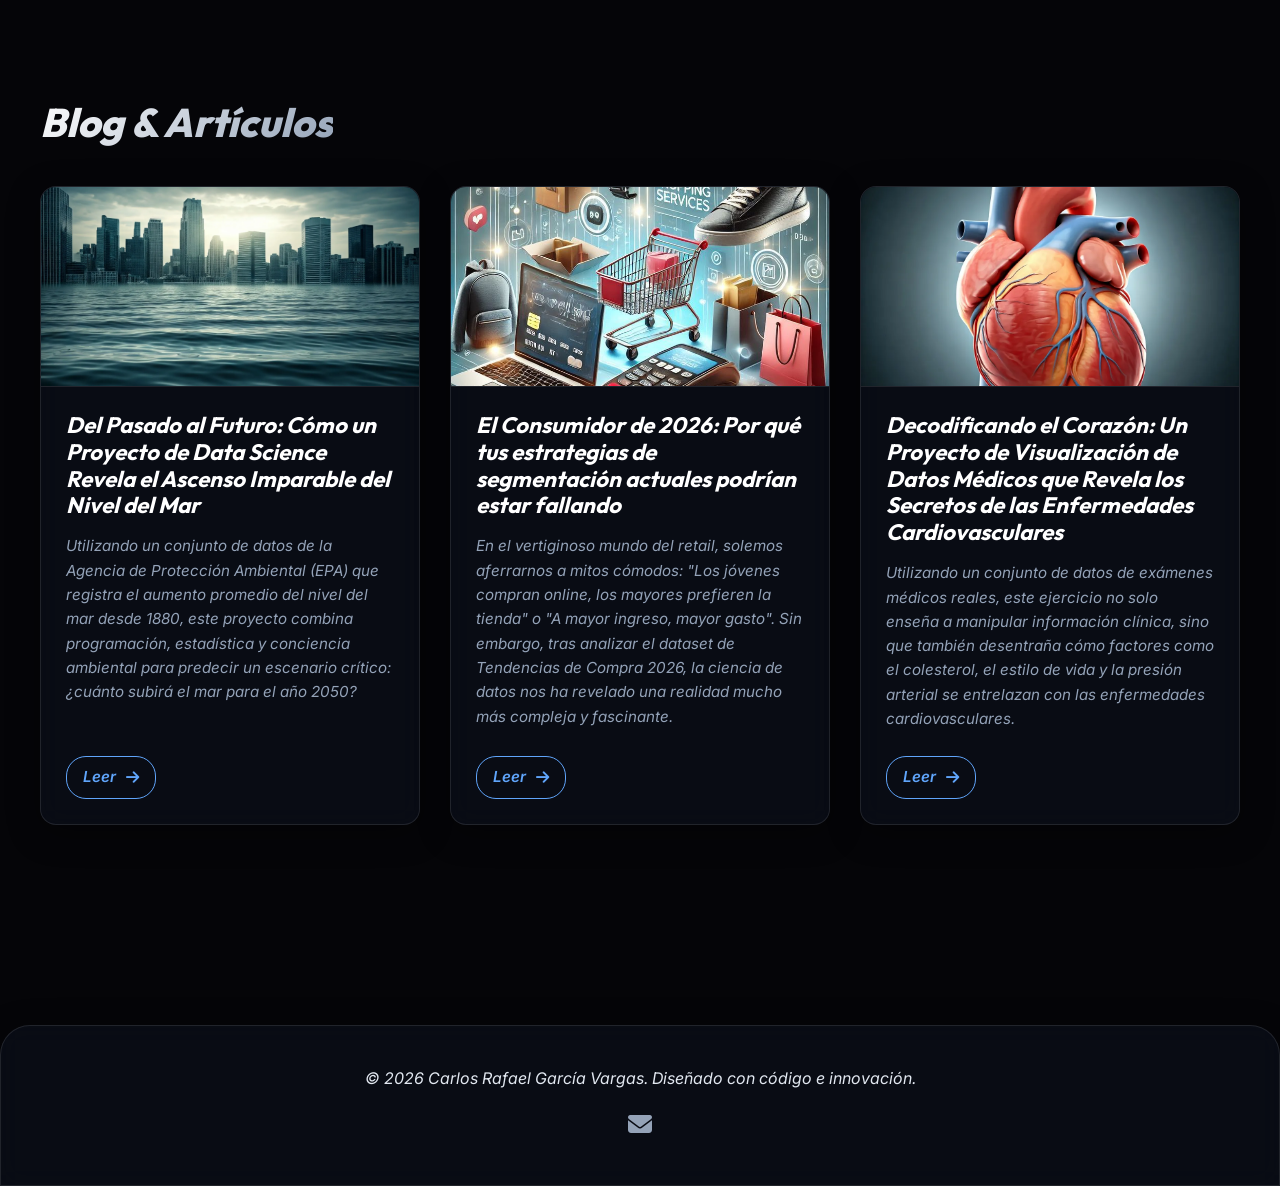
==== commit 78ff4864: "update" ====
--- a/index.html
+++ b/index.html
@@ -446,12 +446,11 @@
 
     </main>
 
-    <!-- OTROS PERFILES -->
+    <!-- OTROS PERFILES
     <section id="profiles" class="section">
         <div class="container fade-in">
             <h2 class="section-title">Perfiles Adicionales y Logros</h2>
             <div class="profiles-grid">
-                <!-- Tarjeta Google Skill -->
                 <div class="profile-card glass">
                     <div class="profile-header">
                         <i class="fab fa-google"></i>
@@ -483,6 +482,7 @@
             </div>
         </div>
     </section>
+    -->
 
     <footer class="footer glass">
         <p>&copy; 2026 Carlos Rafael García Vargas. Diseñado con código e innovación.</p>
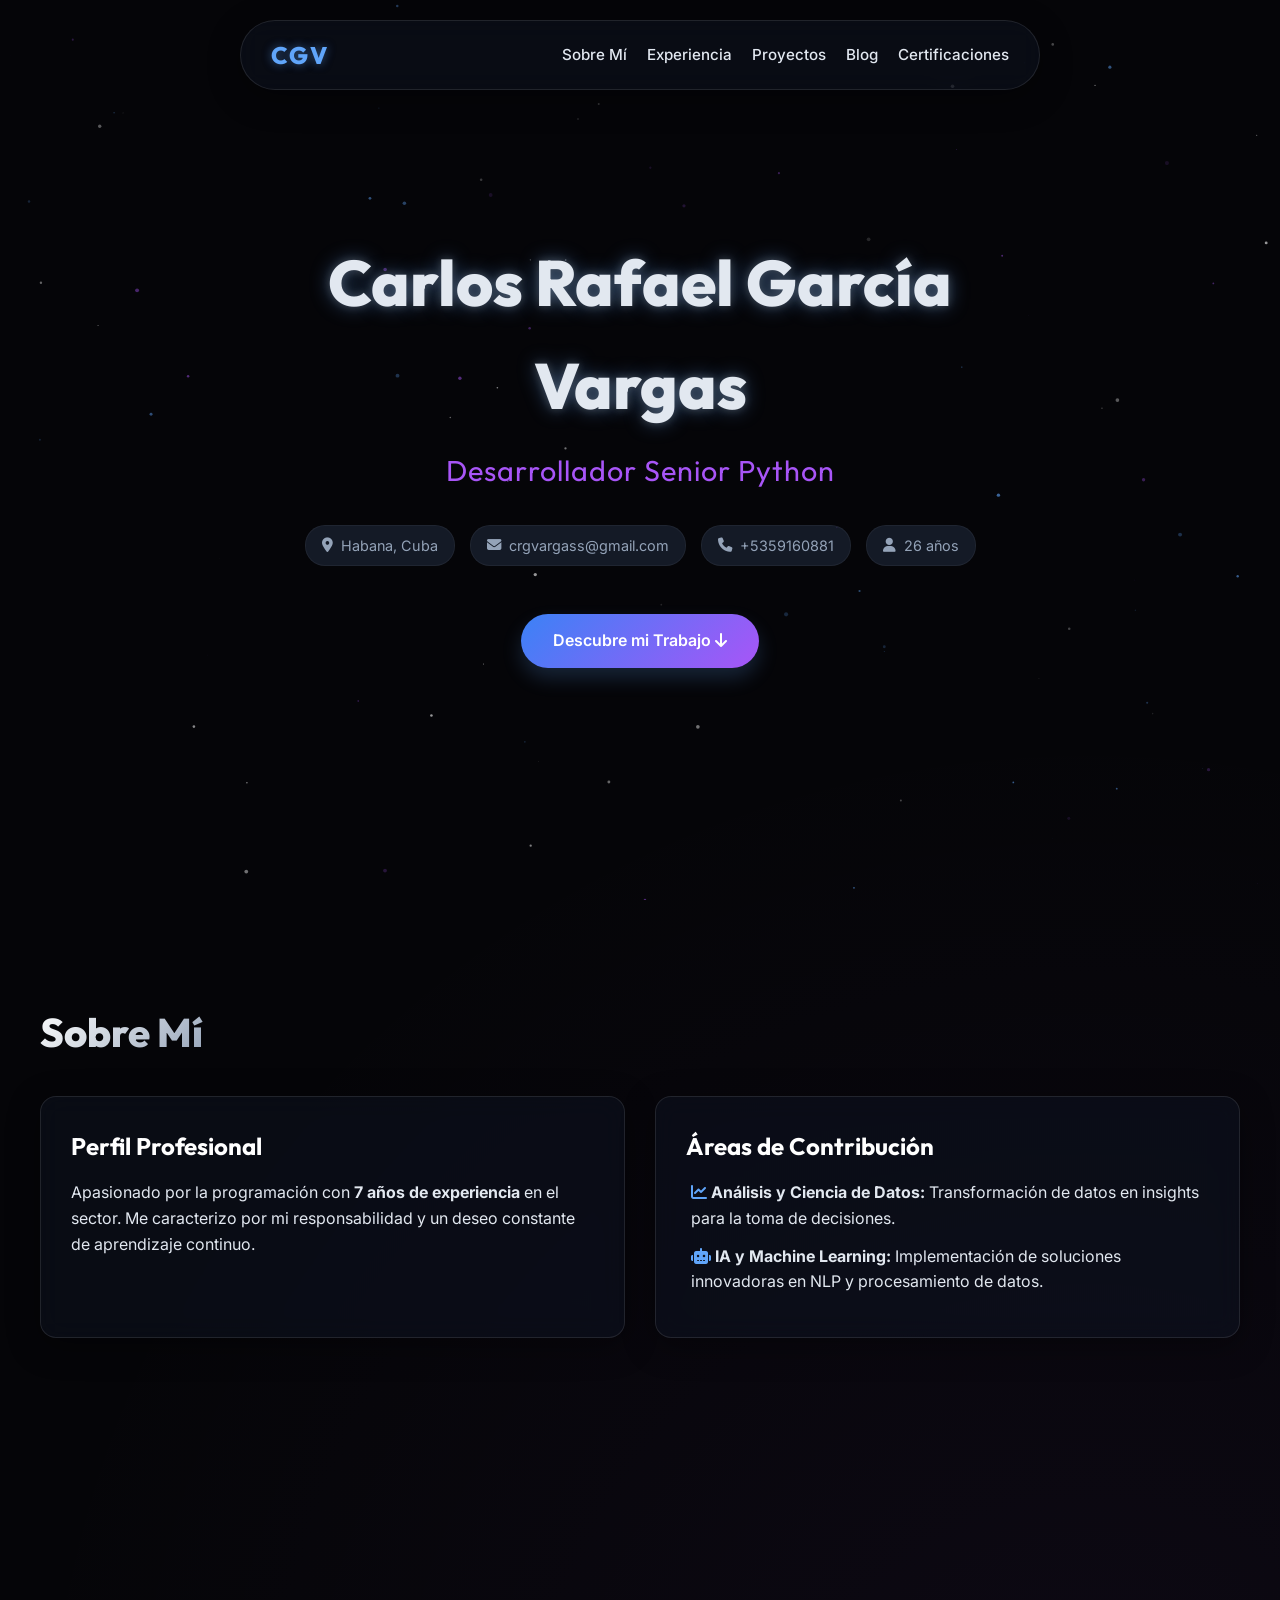
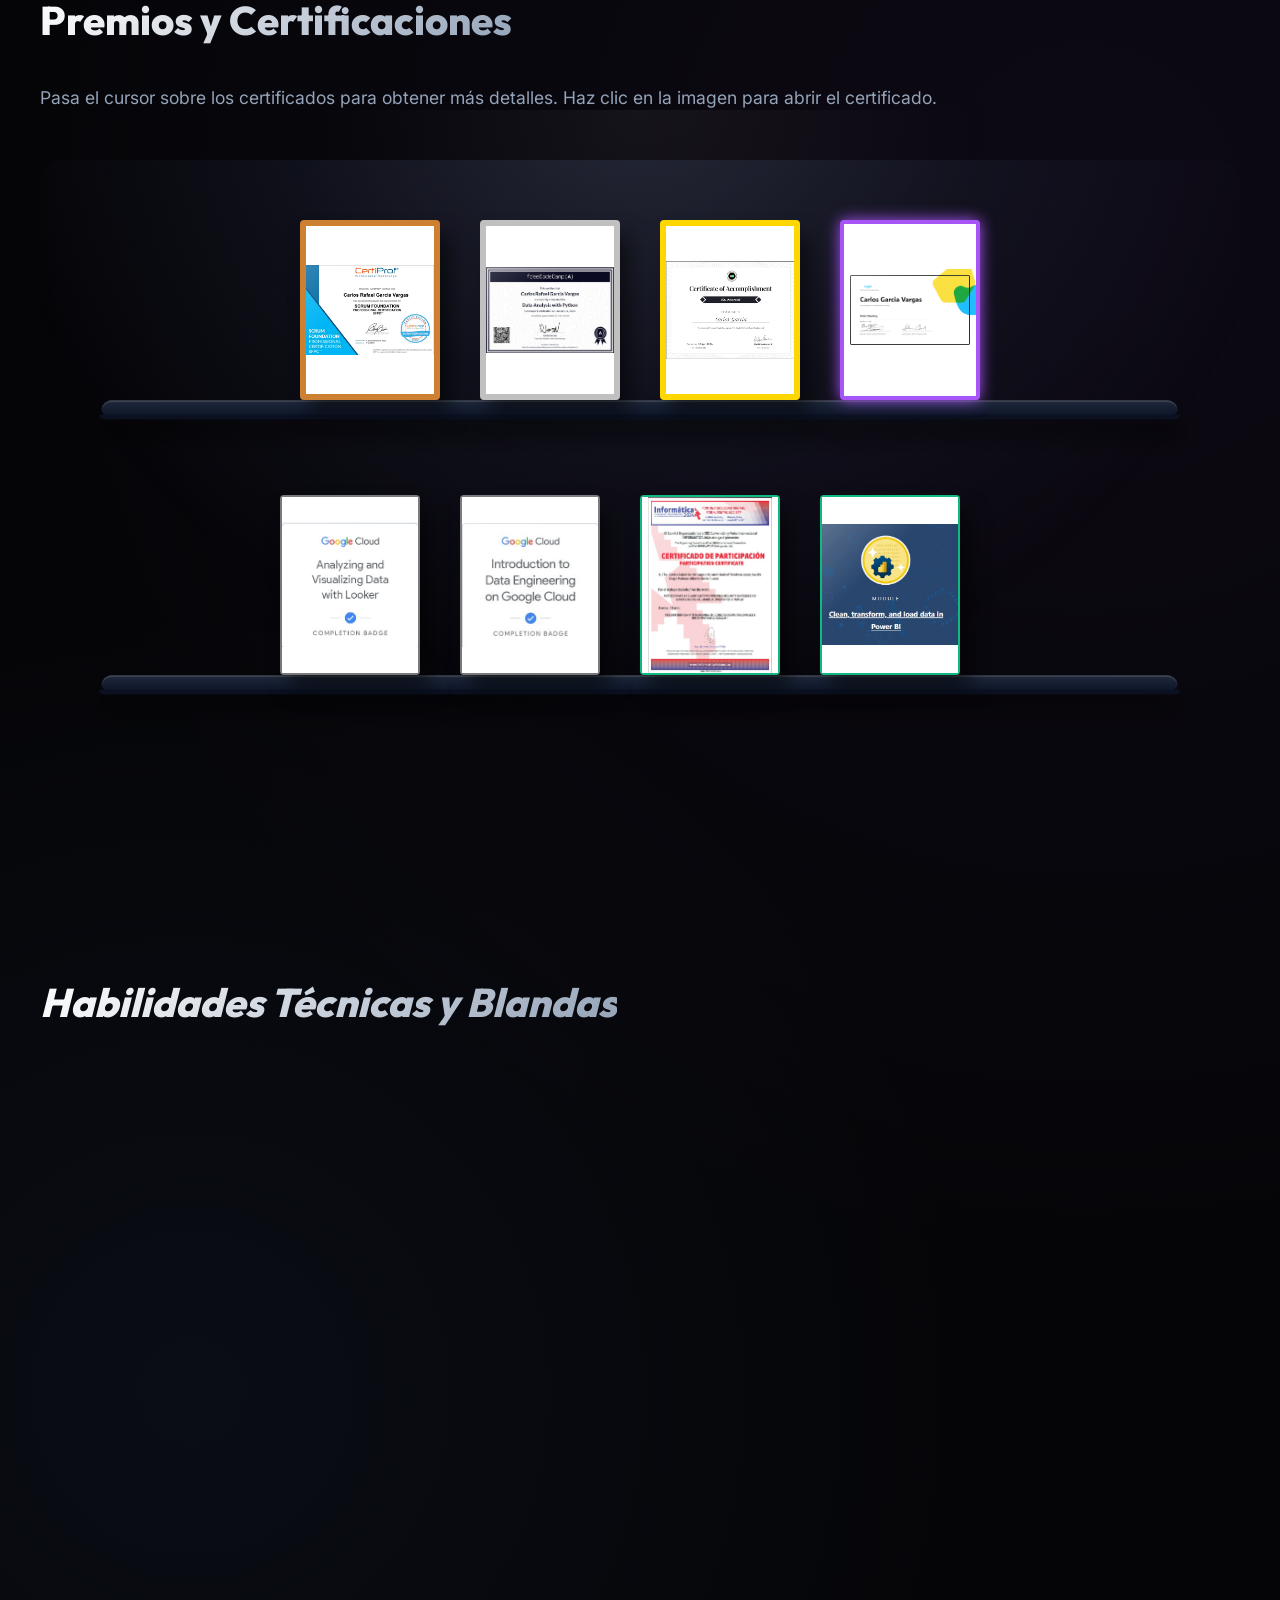
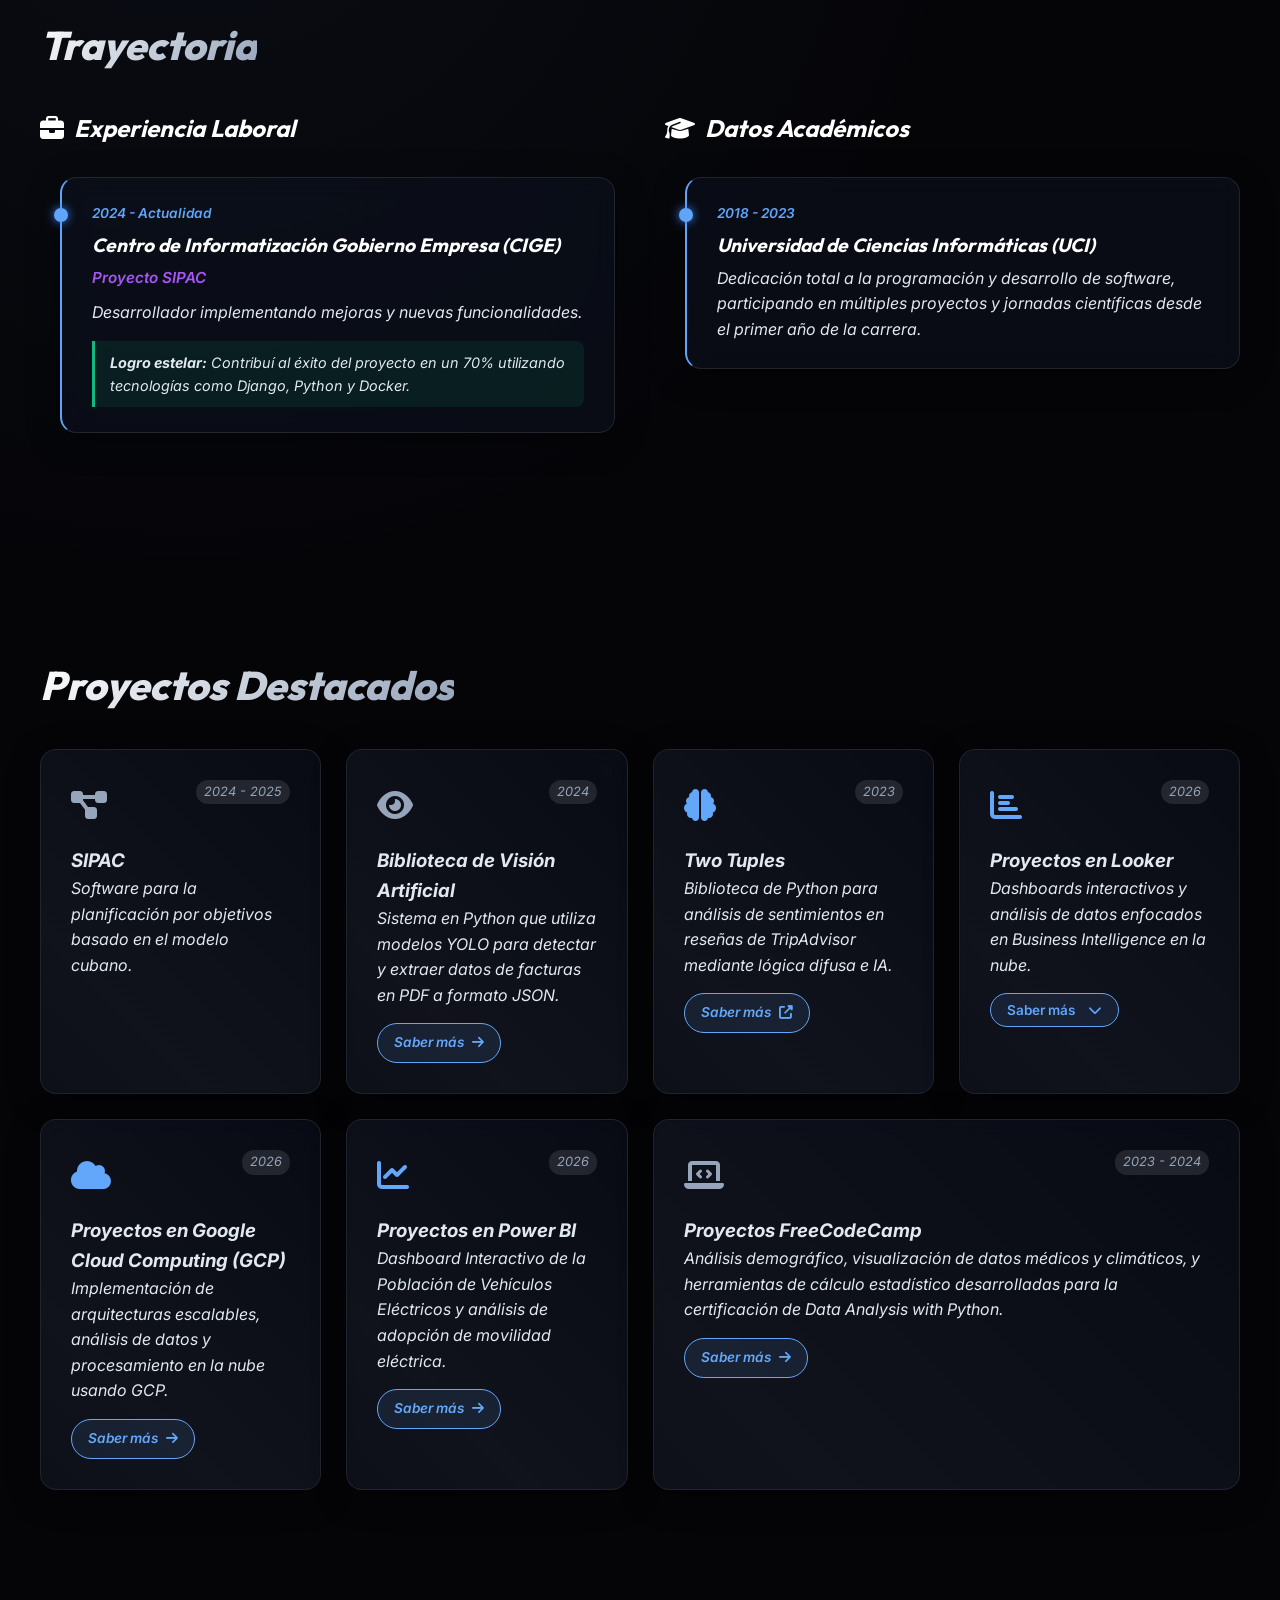
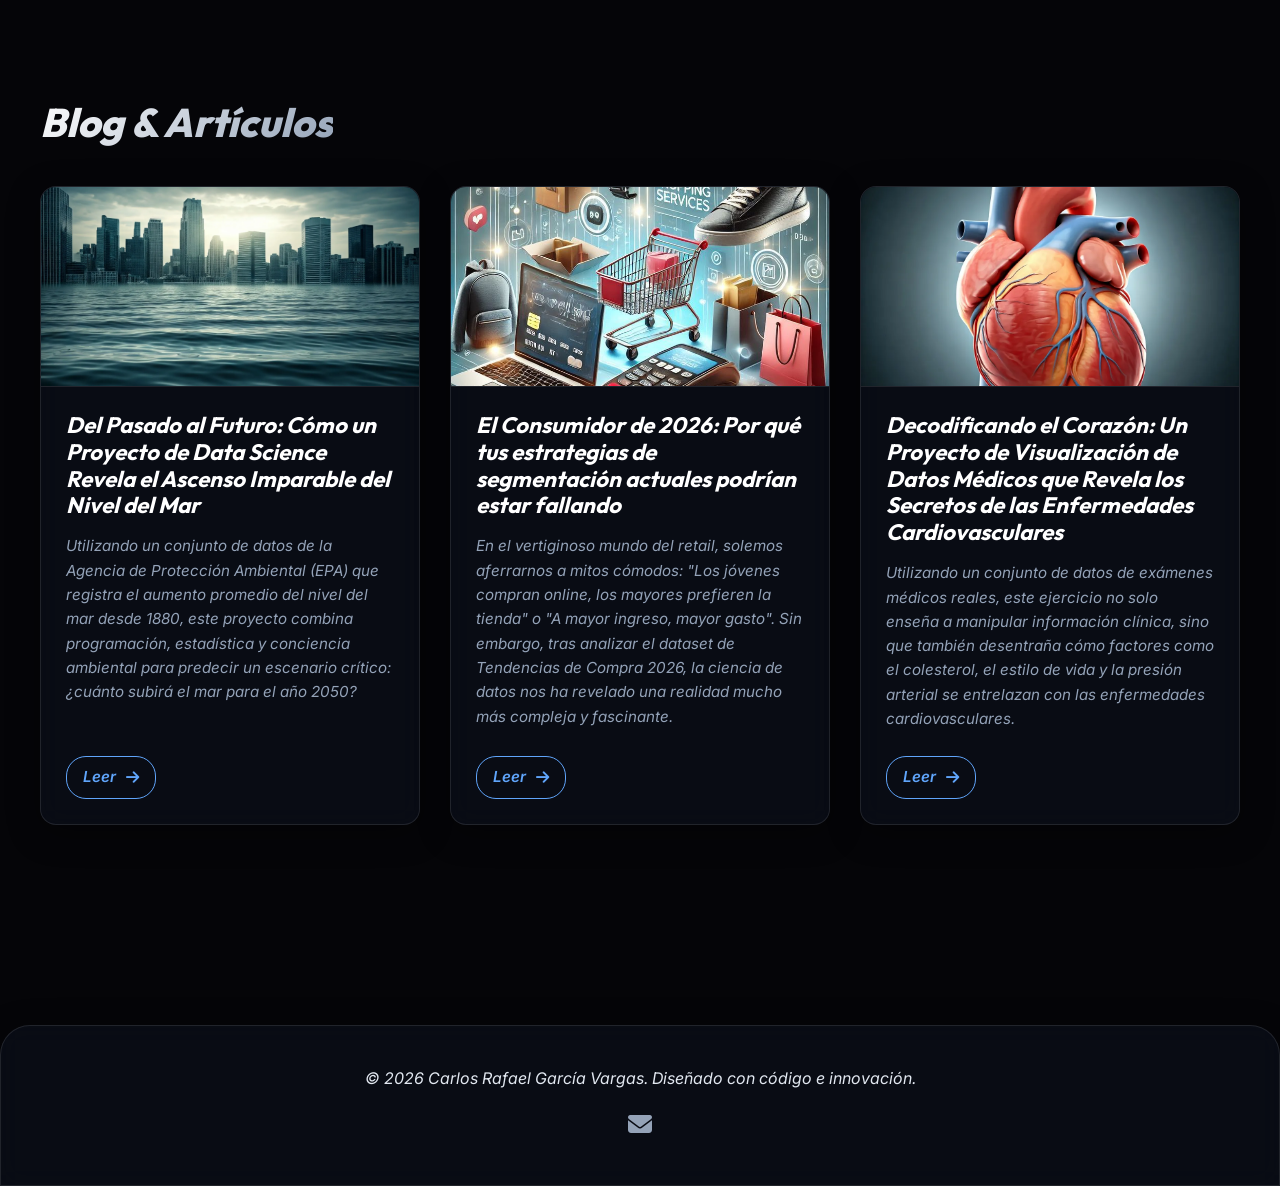
==== commit 88c7bff5: "update poewr bi" ====
--- a/index.html
+++ b/index.html
@@ -374,6 +374,15 @@
                             <i class="fas fa-arrow-right"></i></a>
                     </div>
 
+                    <div class="project-card glass">
+                        <div class="project-icon"><i class="fas fa-chart-line text-accent"></i></div>
+                        <h3>Proyectos en Power BI</h3>
+                        <span class="project-year">2026</span>
+                        <p>Dashboard Interactivo de la Población de Vehículos Eléctricos y análisis de adopción de movilidad eléctrica.</p>
+                        <a href="powerbi-project-1.html" class="btn-project">Saber más
+                            <i class="fas fa-arrow-right"></i></a>
+                    </div>
+
                     <div class="project-card glass col-span-2">
                         <div class="project-icon"><i class="fas fa-laptop-code"></i></div>
                         <h3>Proyectos FreeCodeCamp</h3>
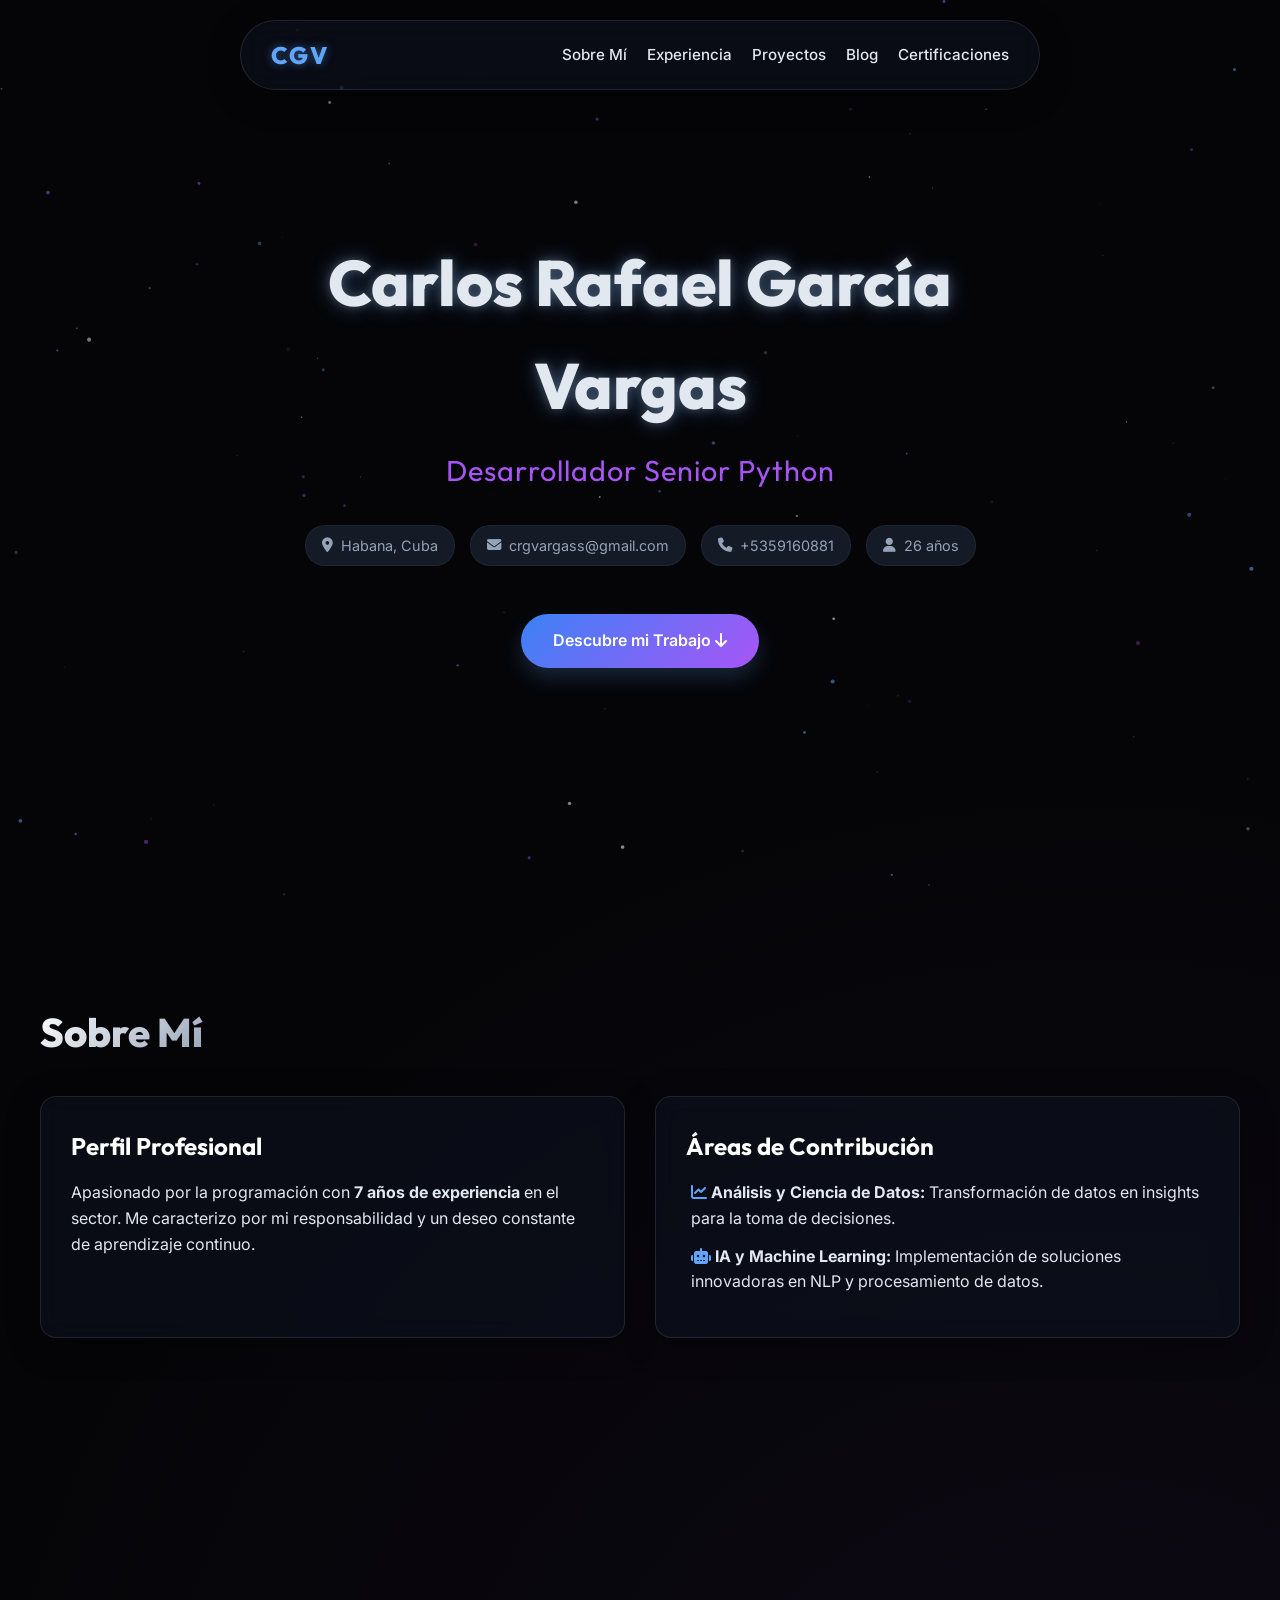
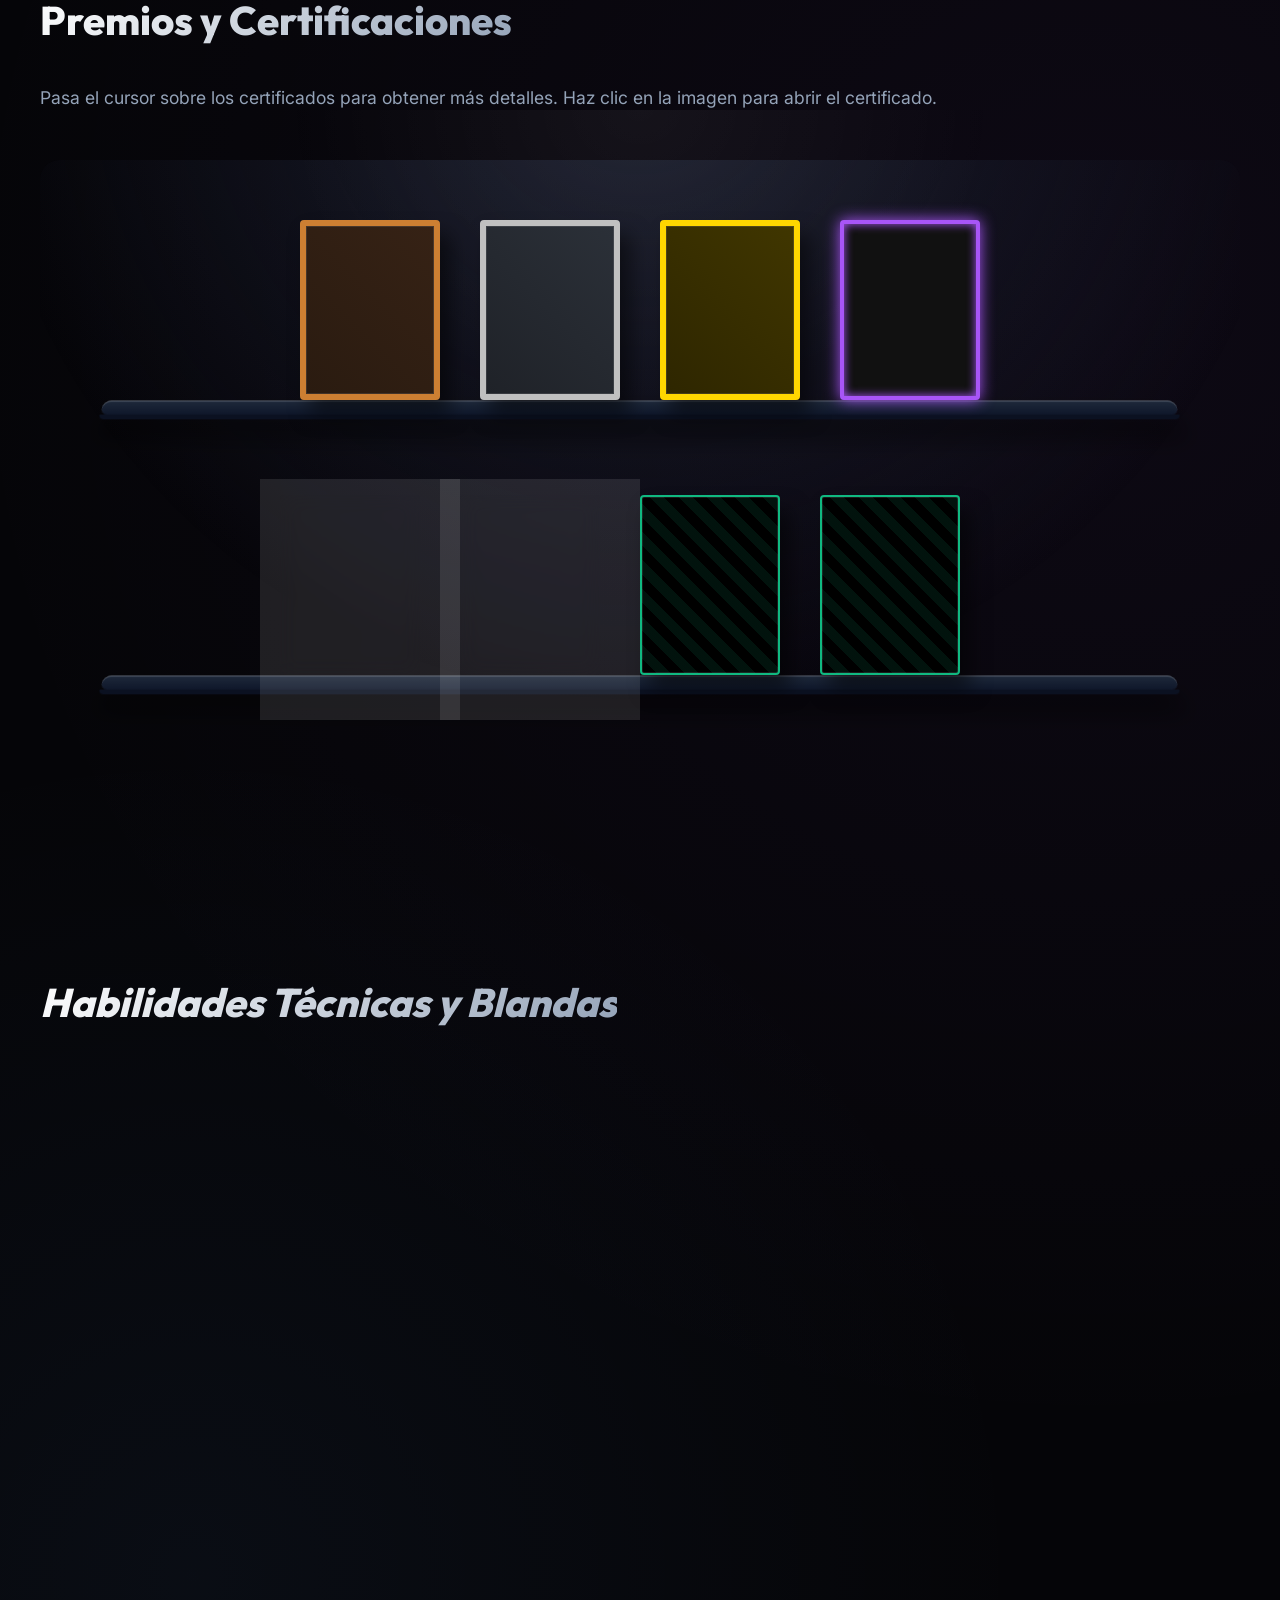
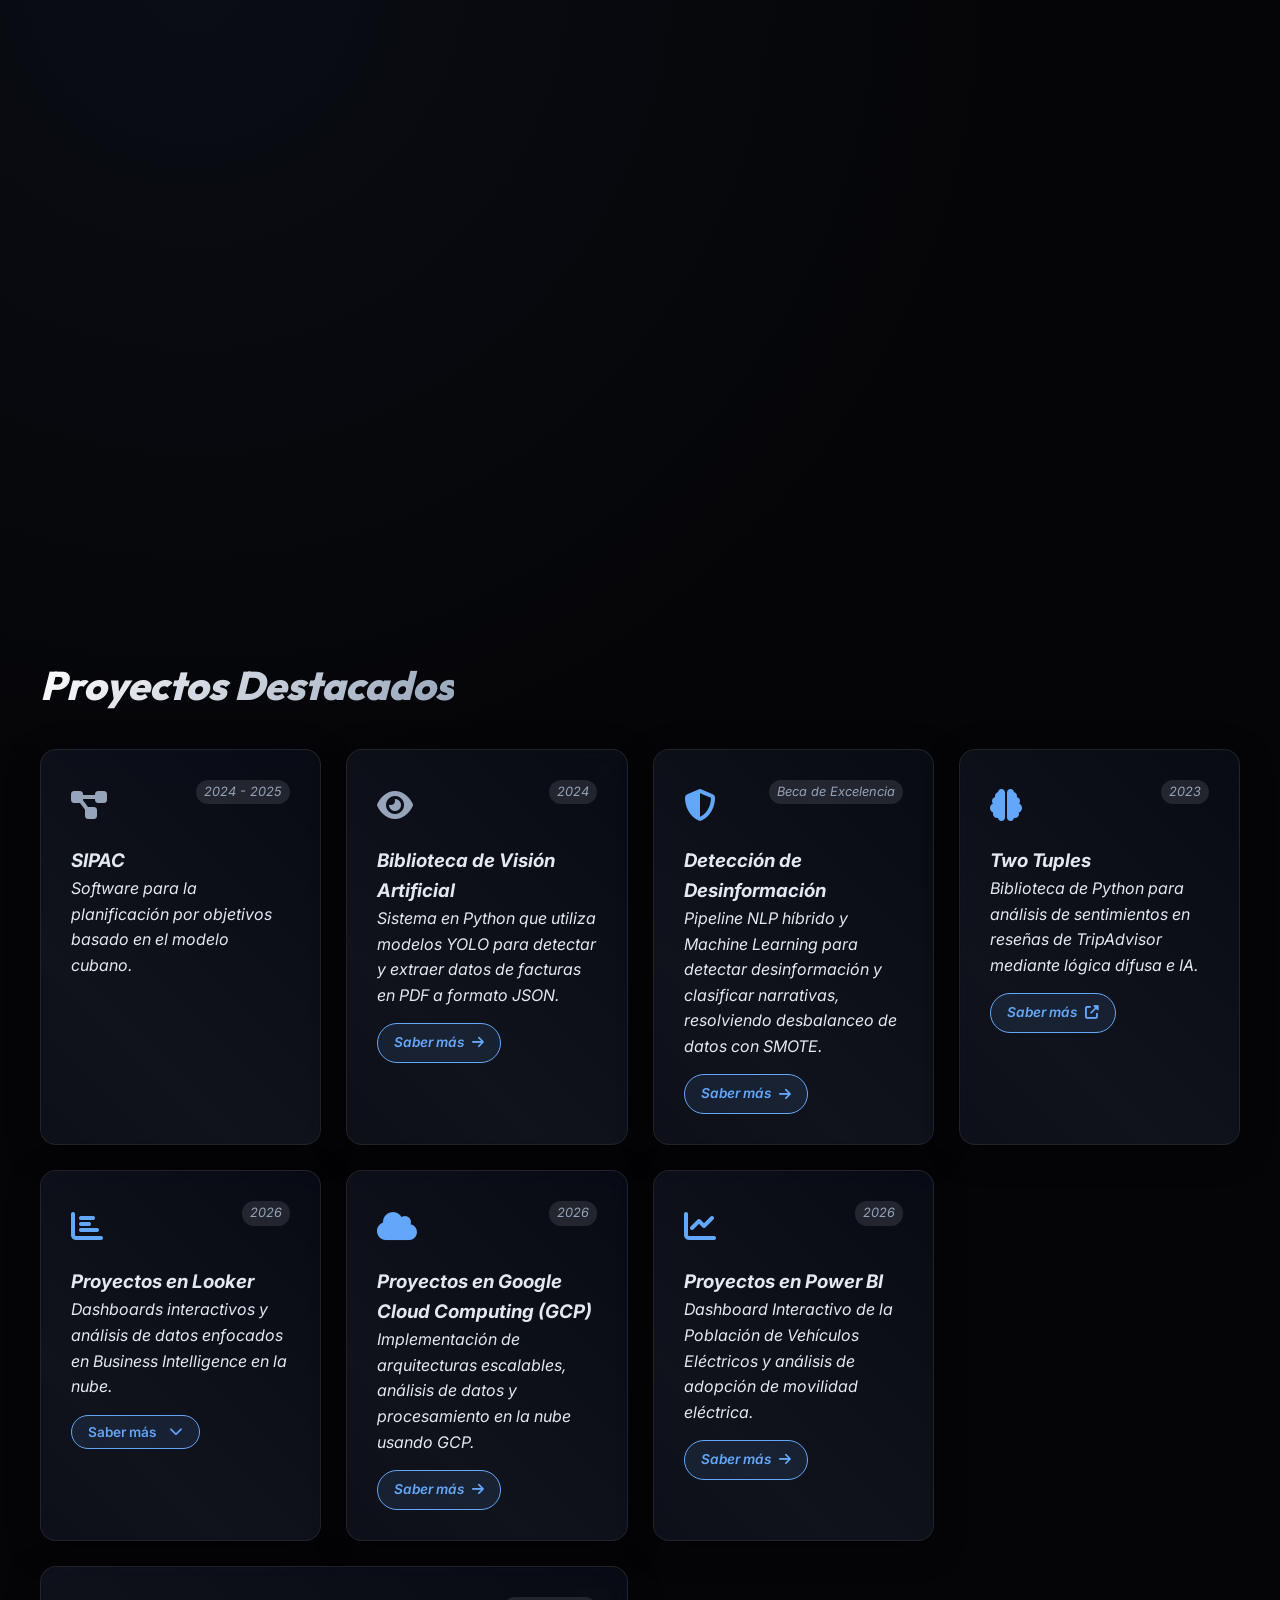
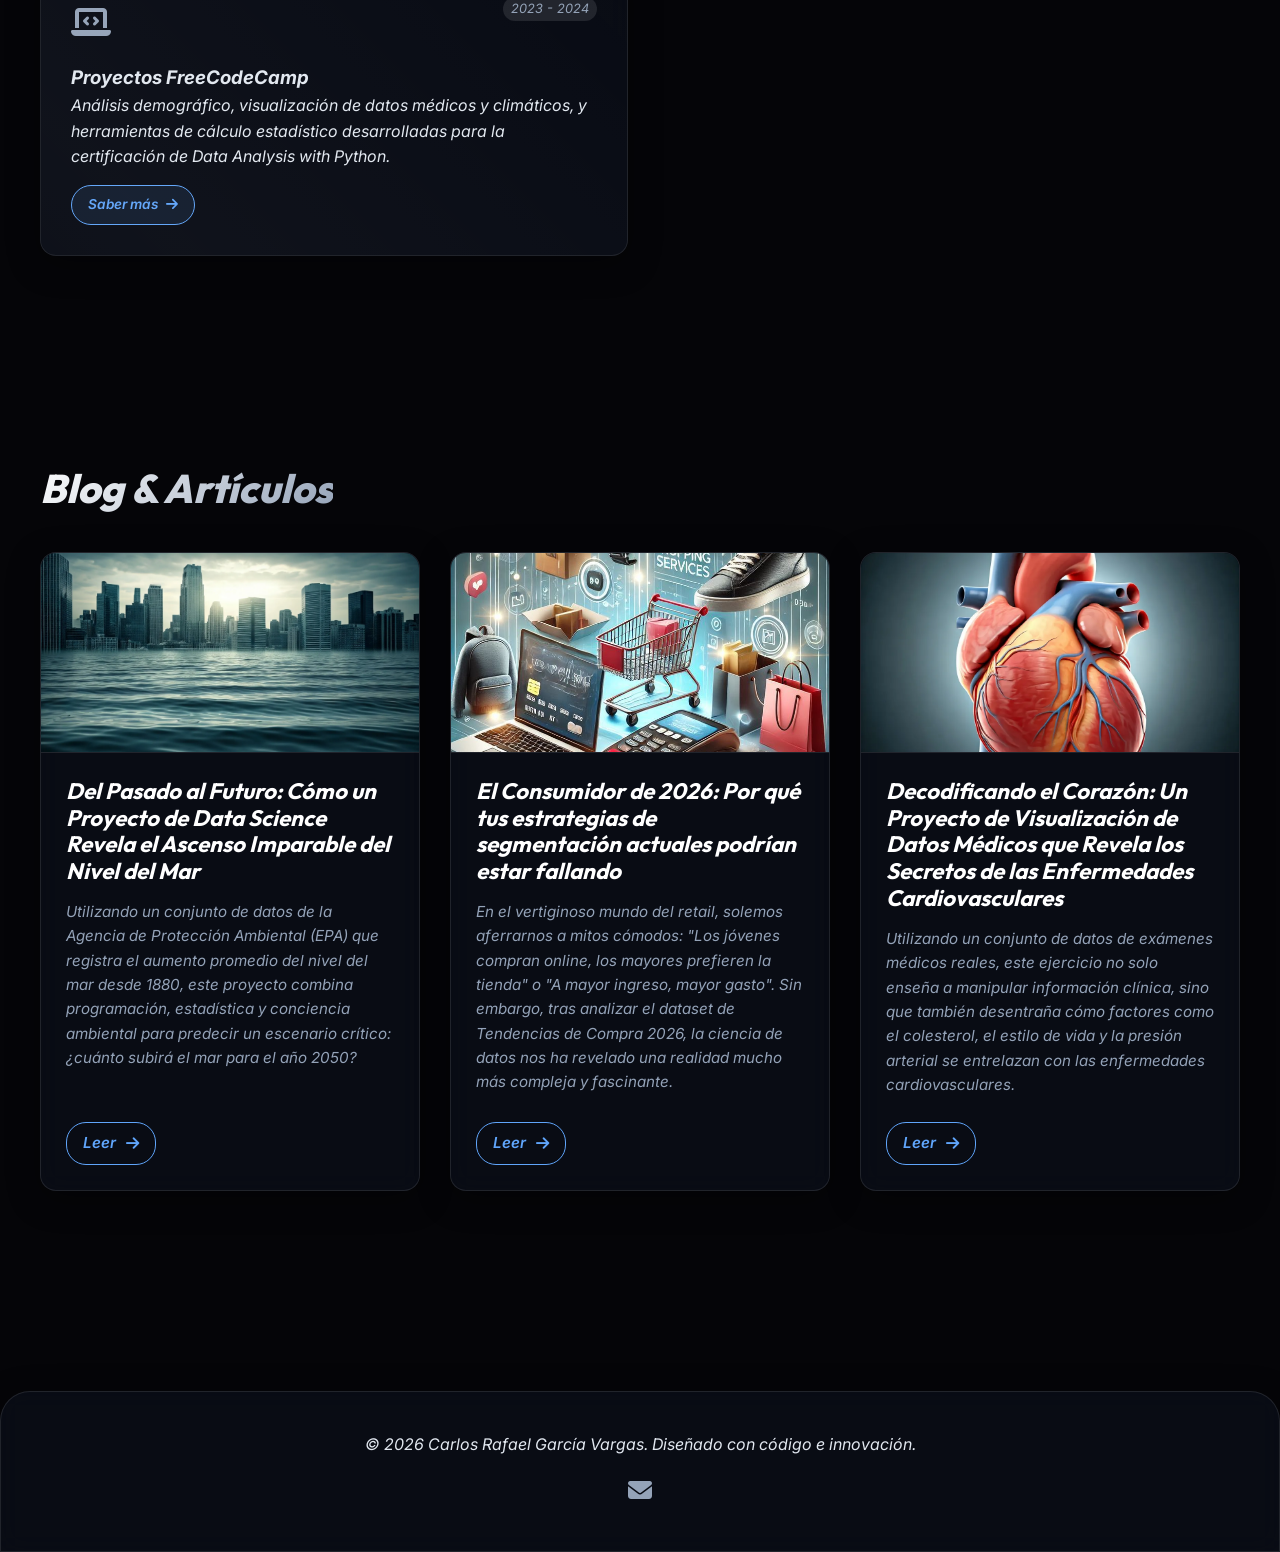
==== commit 6ce75b62: "update" ====
--- a/index.html
+++ b/index.html
@@ -331,6 +331,15 @@
                         <p>Sistema en Python que utiliza modelos YOLO para detectar y extraer datos de facturas en PDF a
                             formato JSON.</p>
                         <a href="ocr-details.html" class="btn-project">Saber más
+                            <i class="fas fa-arrow-right"></i></a>
+                    </div>
+
+                    <div class="project-card glass">
+                        <div class="project-icon"><i class="fas fa-shield-alt text-accent"></i></div>
+                        <h3>Detección de Desinformación</h3>
+                        <span class="project-year">Beca de Excelencia</span>
+                        <p>Pipeline NLP híbrido y Machine Learning para detectar desinformación y clasificar narrativas, resolviendo desbalanceo de datos con SMOTE.</p>
+                        <a href="nlp-desinformacion.html" class="btn-project">Saber más
                             <i class="fas fa-arrow-right"></i></a>
                     </div>
 
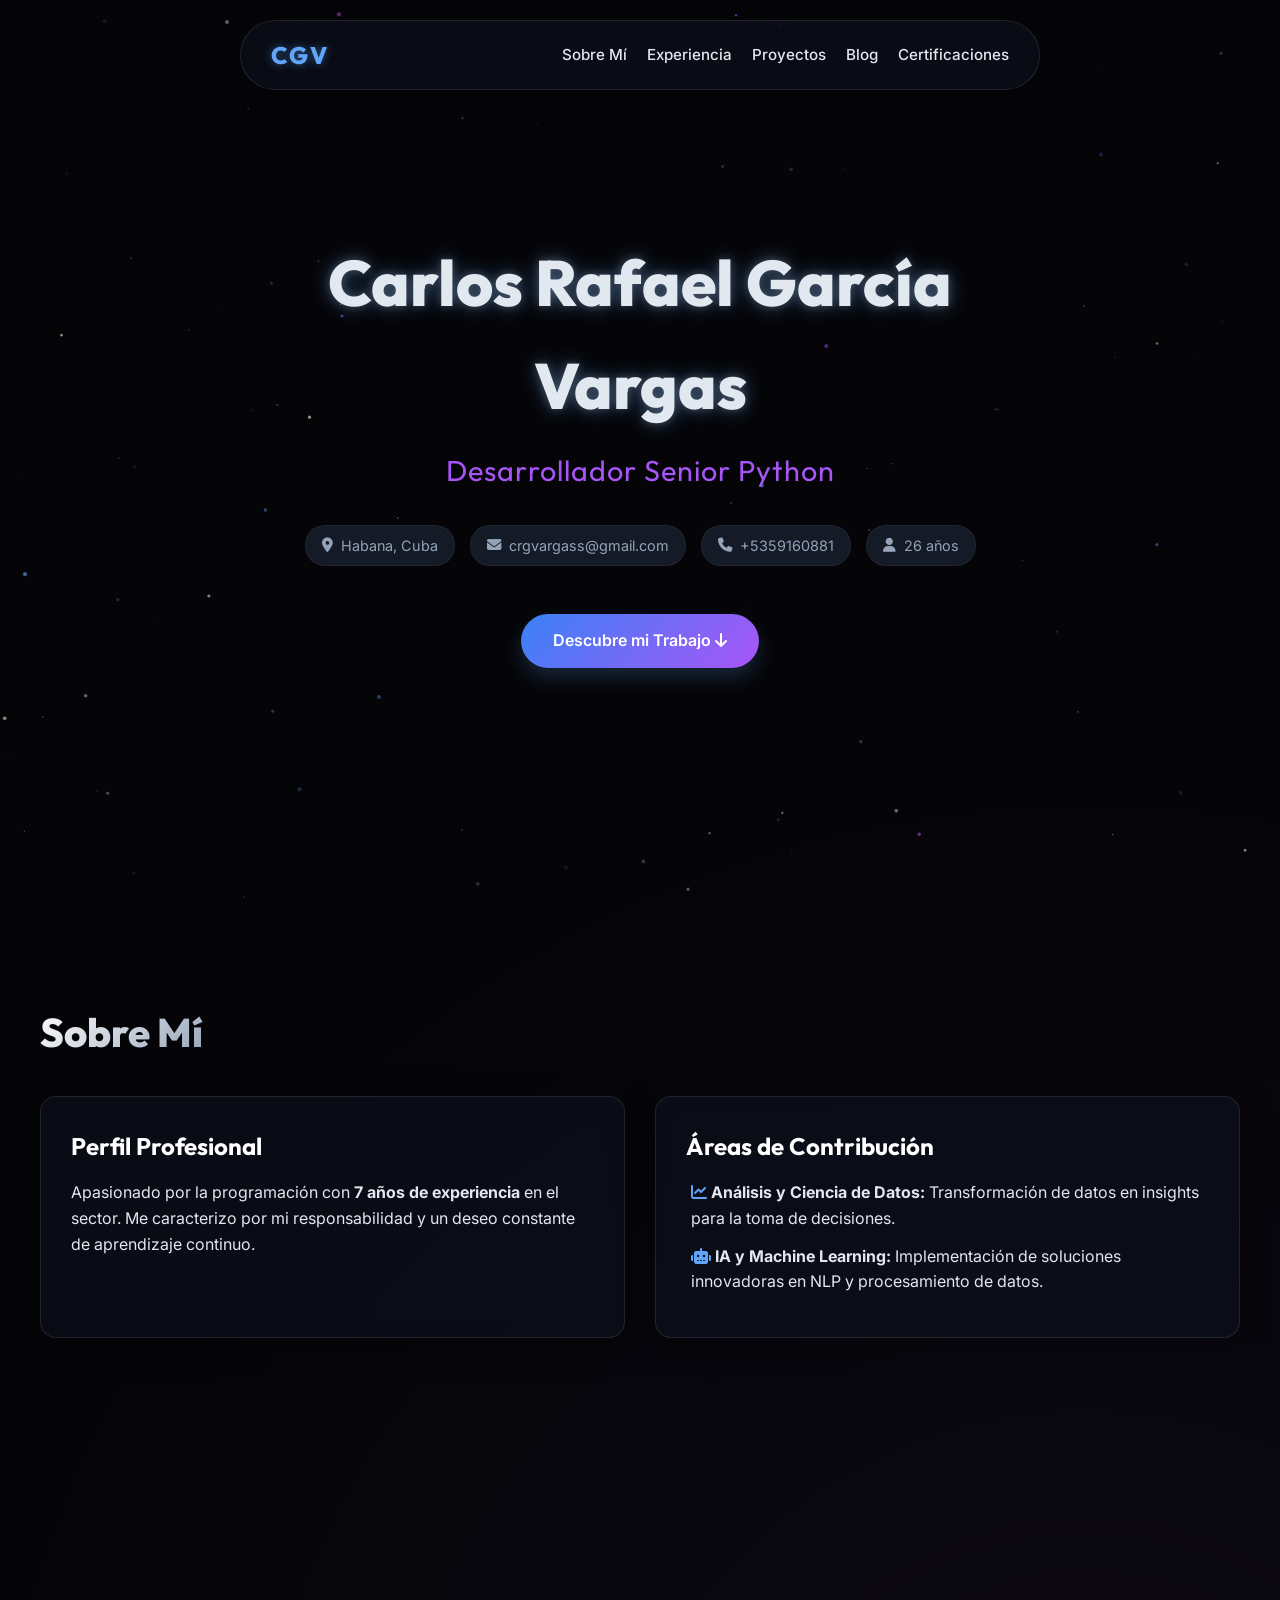
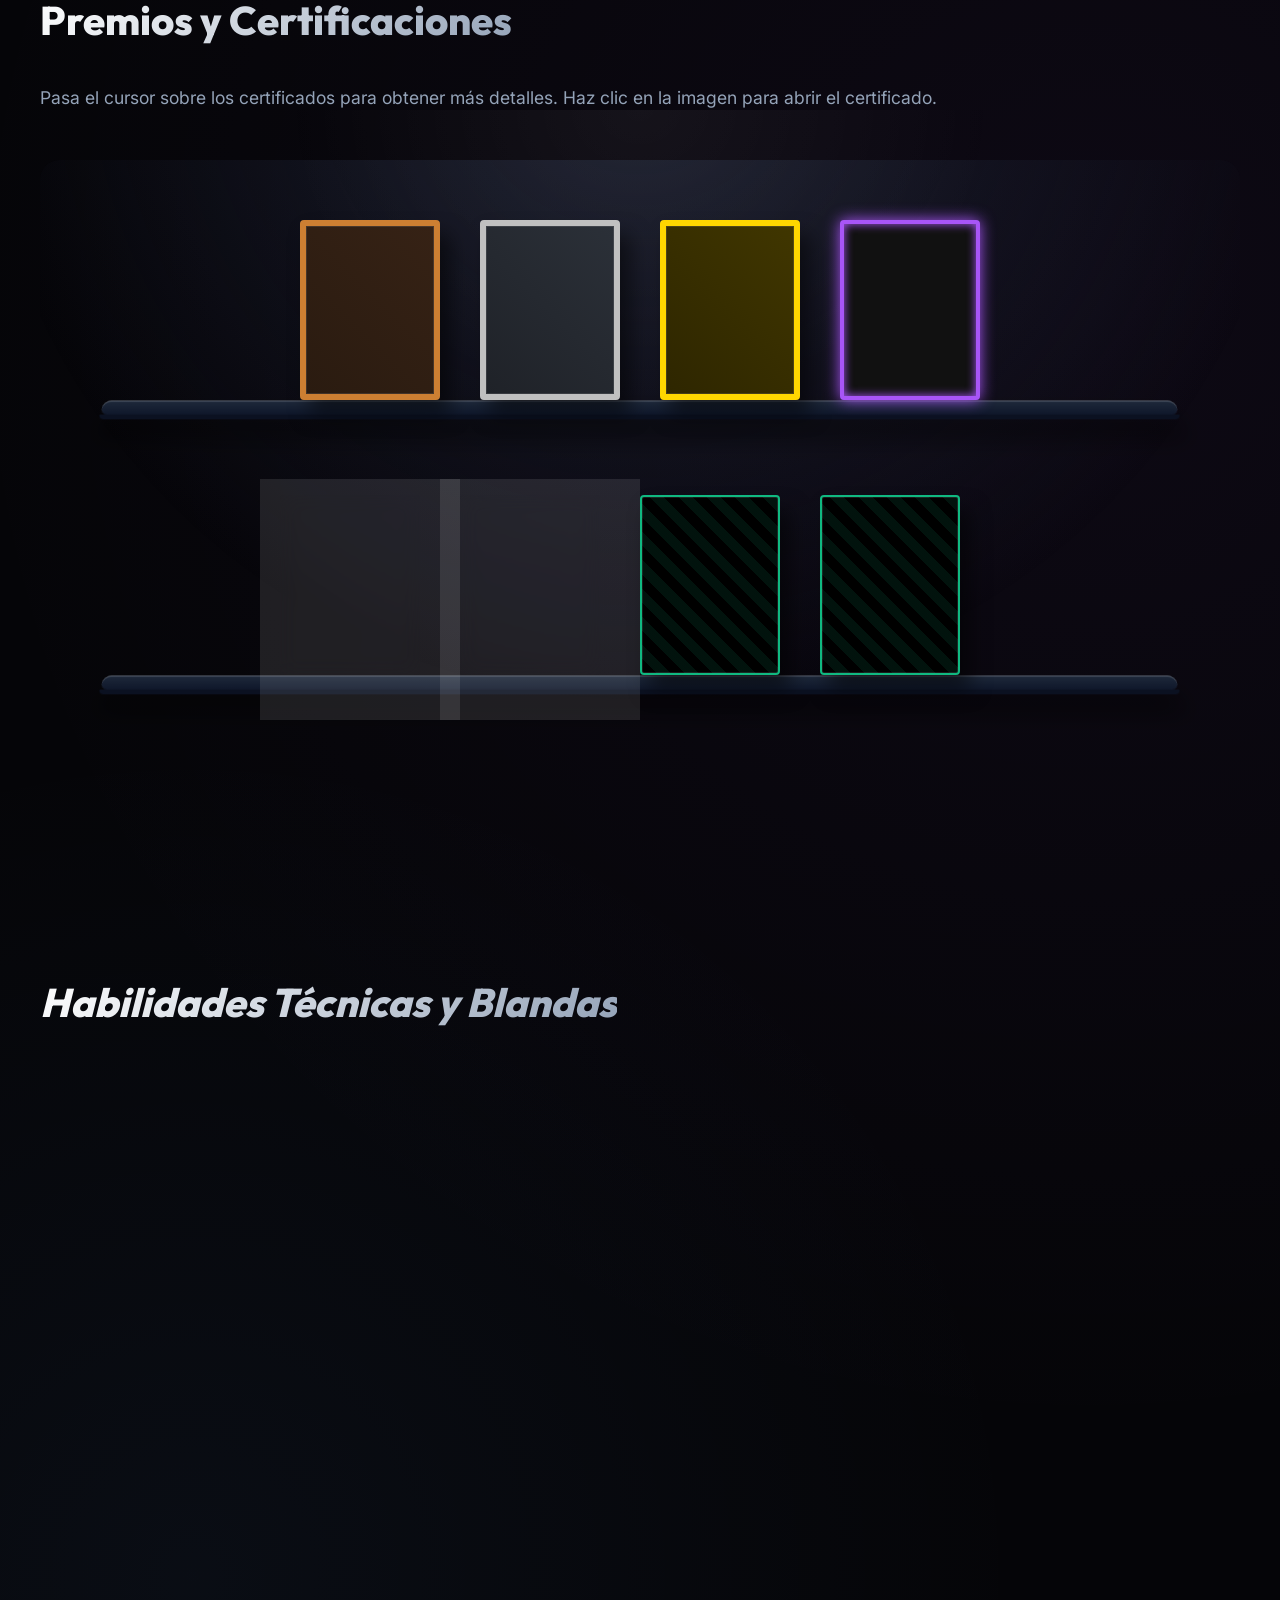
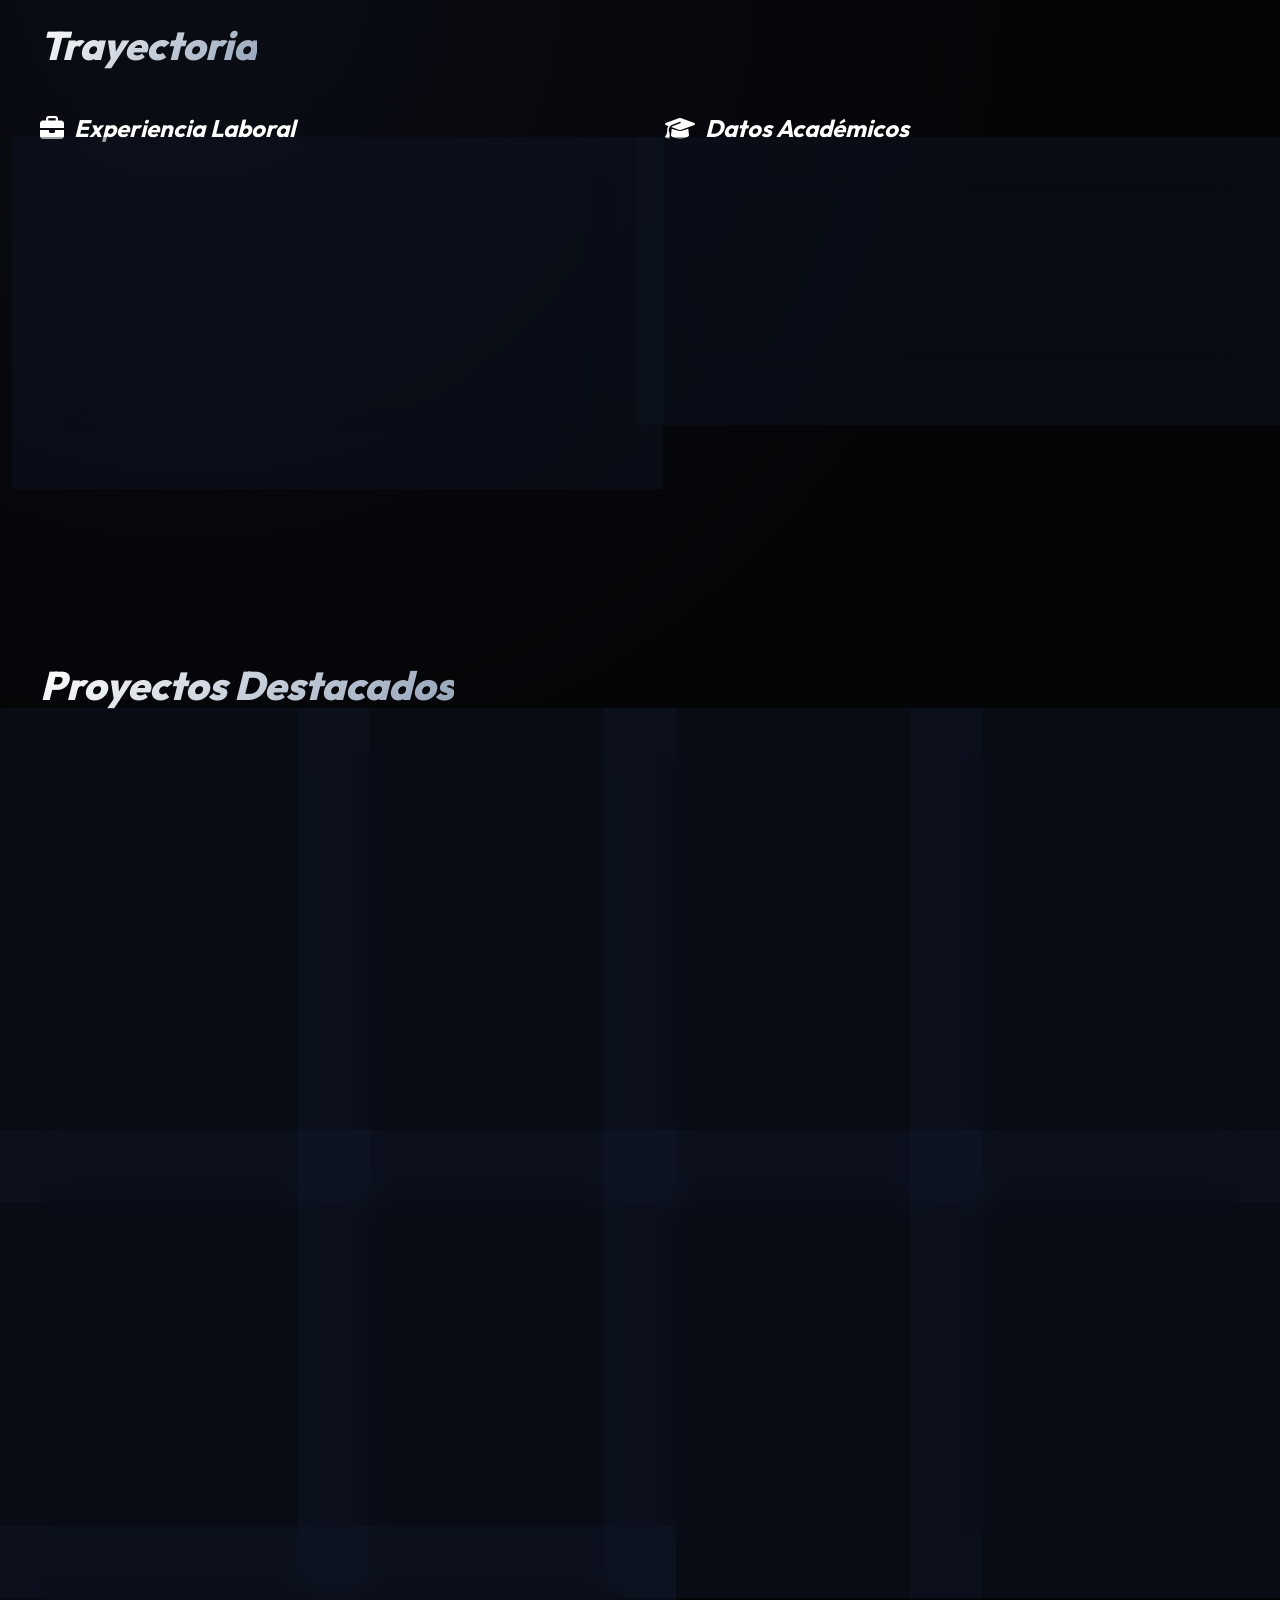
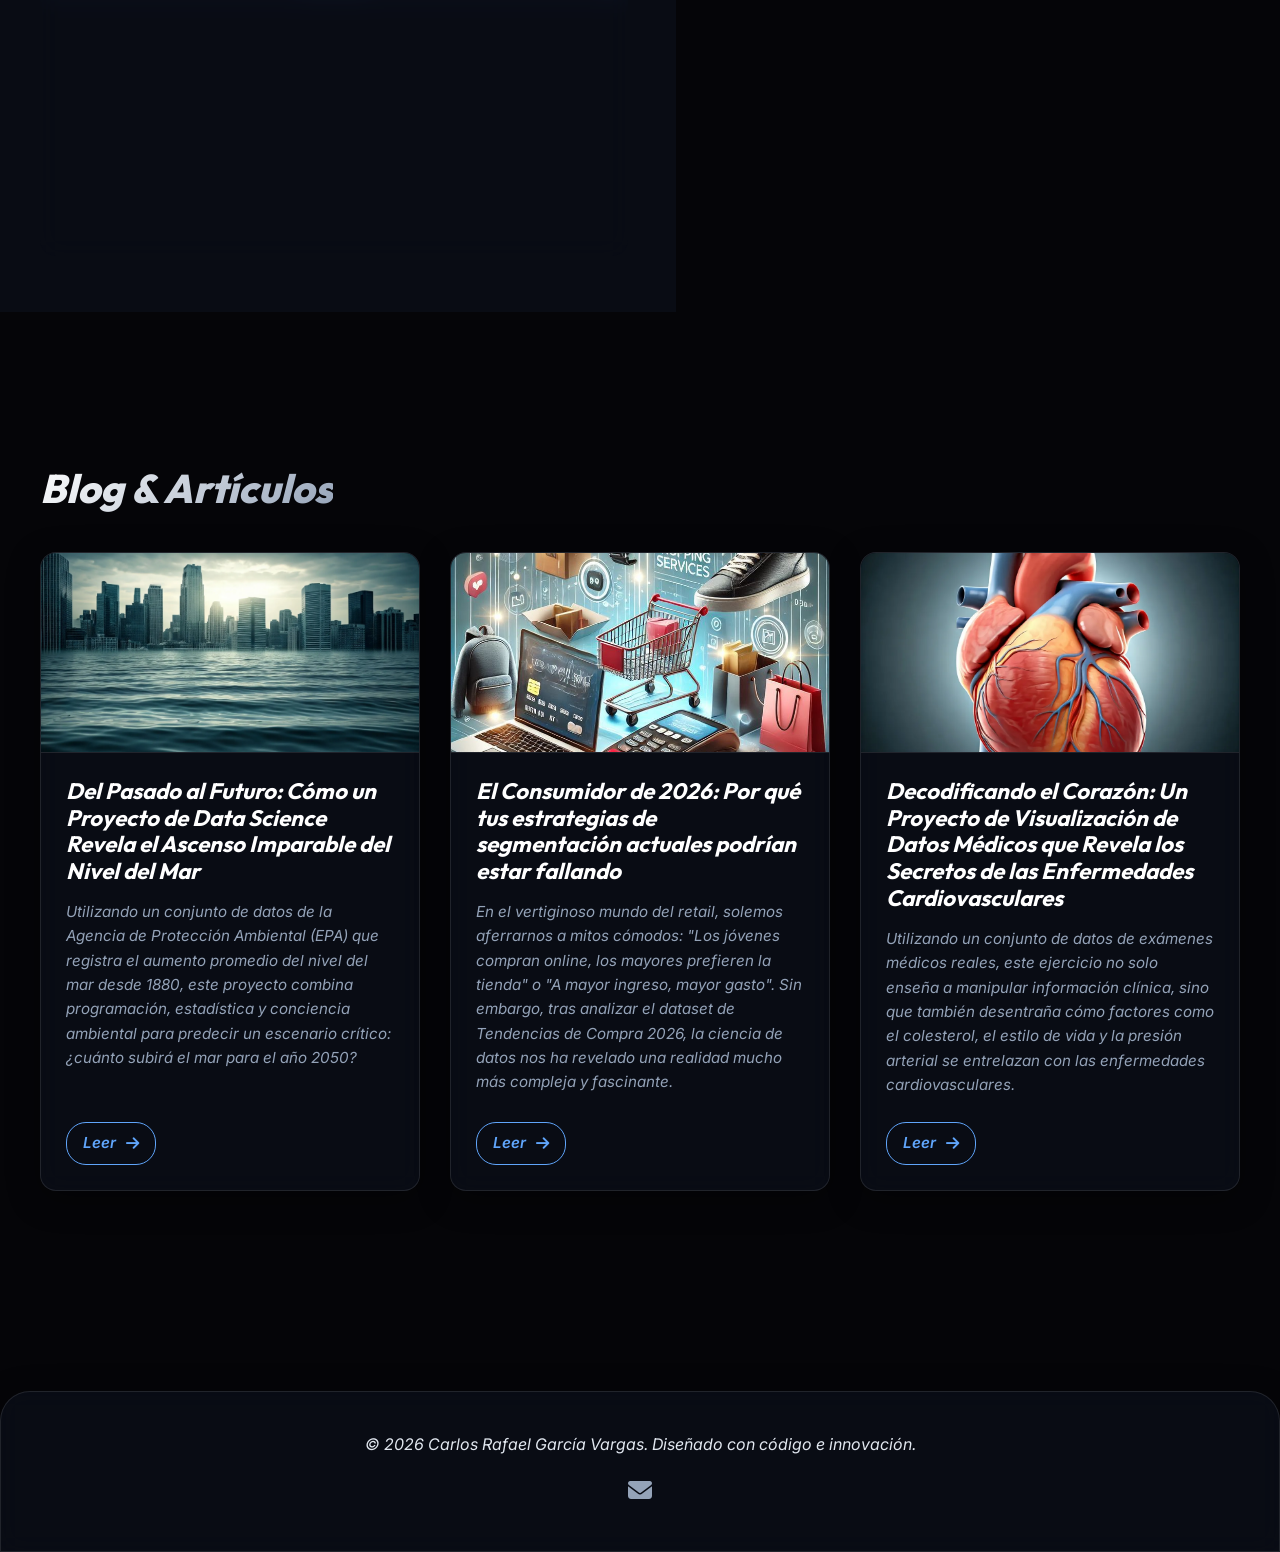
==== commit 45567215: "update" ====
--- a/index.html
+++ b/index.html
@@ -344,6 +344,15 @@
                     </div>
 
 
+
+                    <div class="project-card glass">
+                        <div class="project-icon"><i class="fas fa-spider text-accent"></i></div>
+                        <h3>Scraper de Estadísticas de Fútbol</h3>
+                        <span class="project-year">2025-2026</span>
+                        <p>Automatización de extracción de datos deportivos desde portales web dinámicos usando navegación sigilosa y procesamiento con Pandas.</p>
+                        <a href="scrapperfutbol.html" class="btn-project">Saber más
+                            <i class="fas fa-arrow-right"></i></a>
+                    </div>
 
                     <div class="project-card glass">
                         <div class="project-icon"><i class="fas fa-brain text-accent"></i></div>
